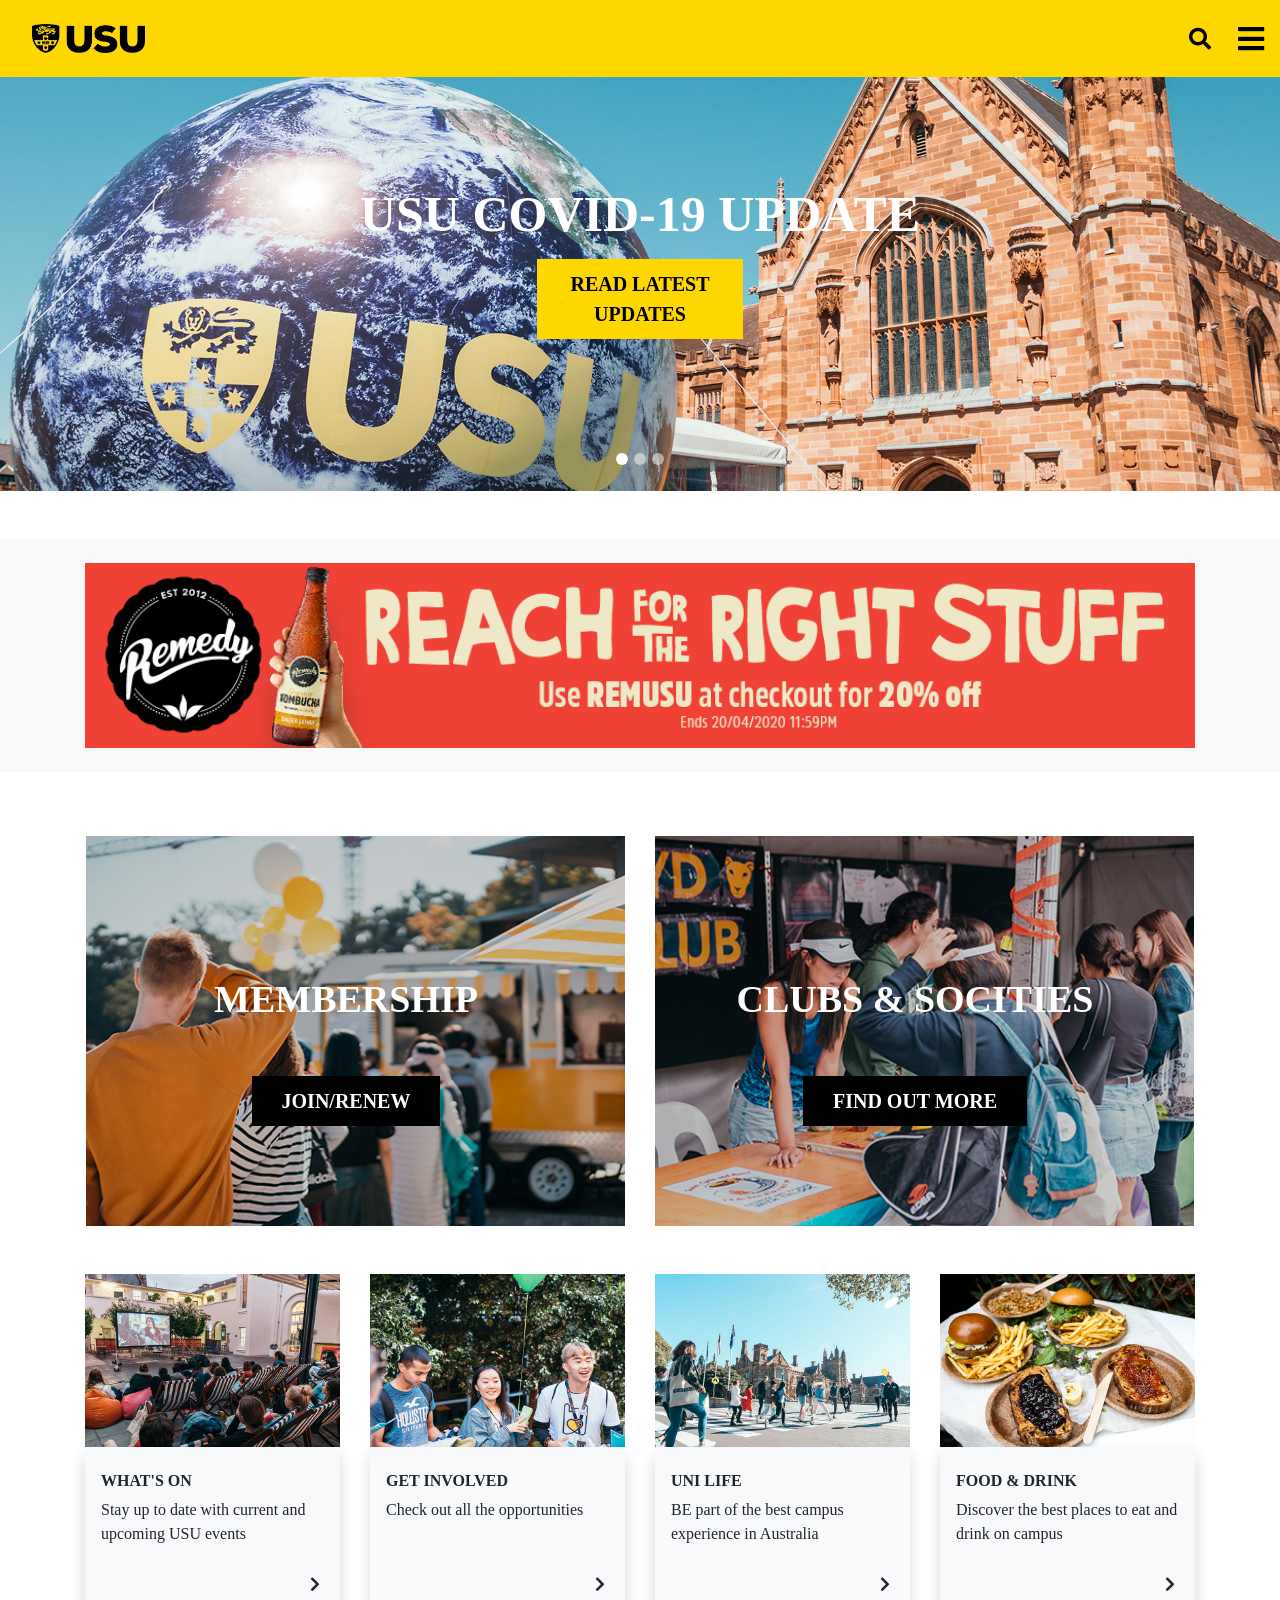
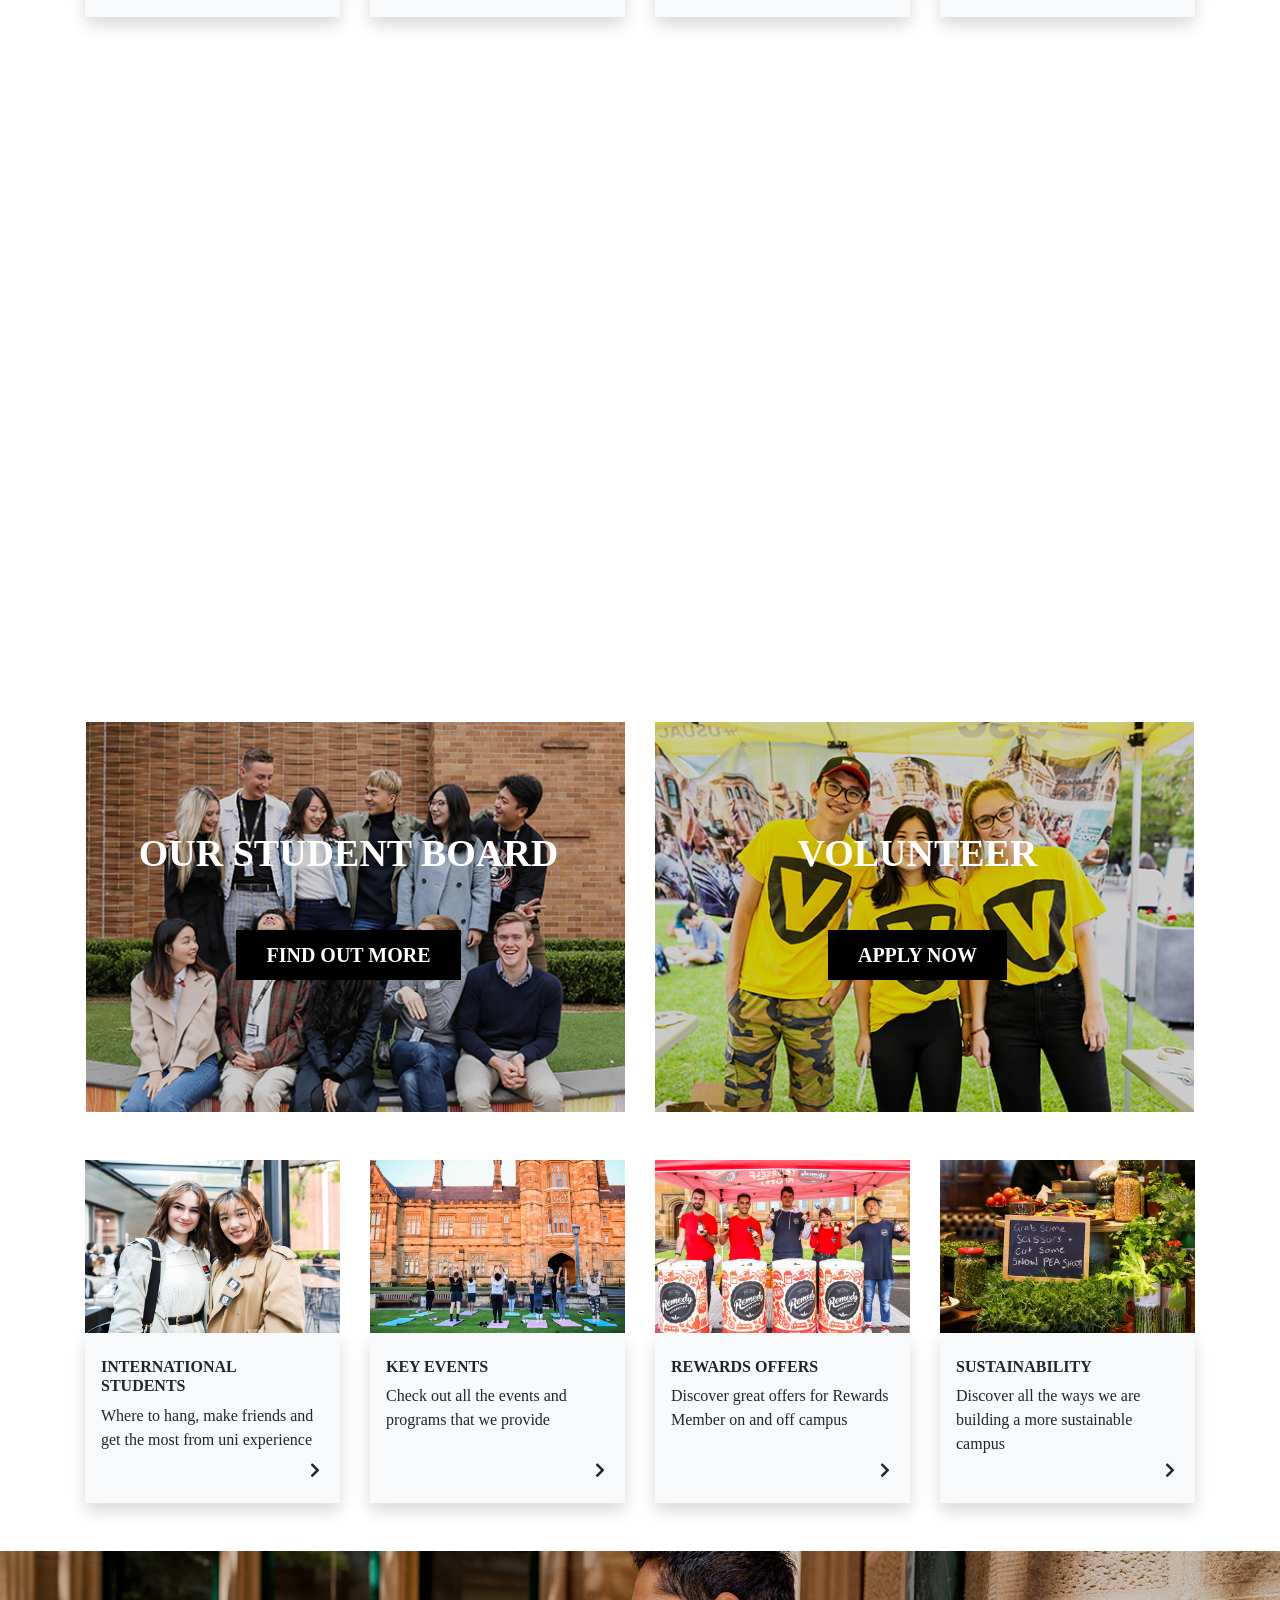
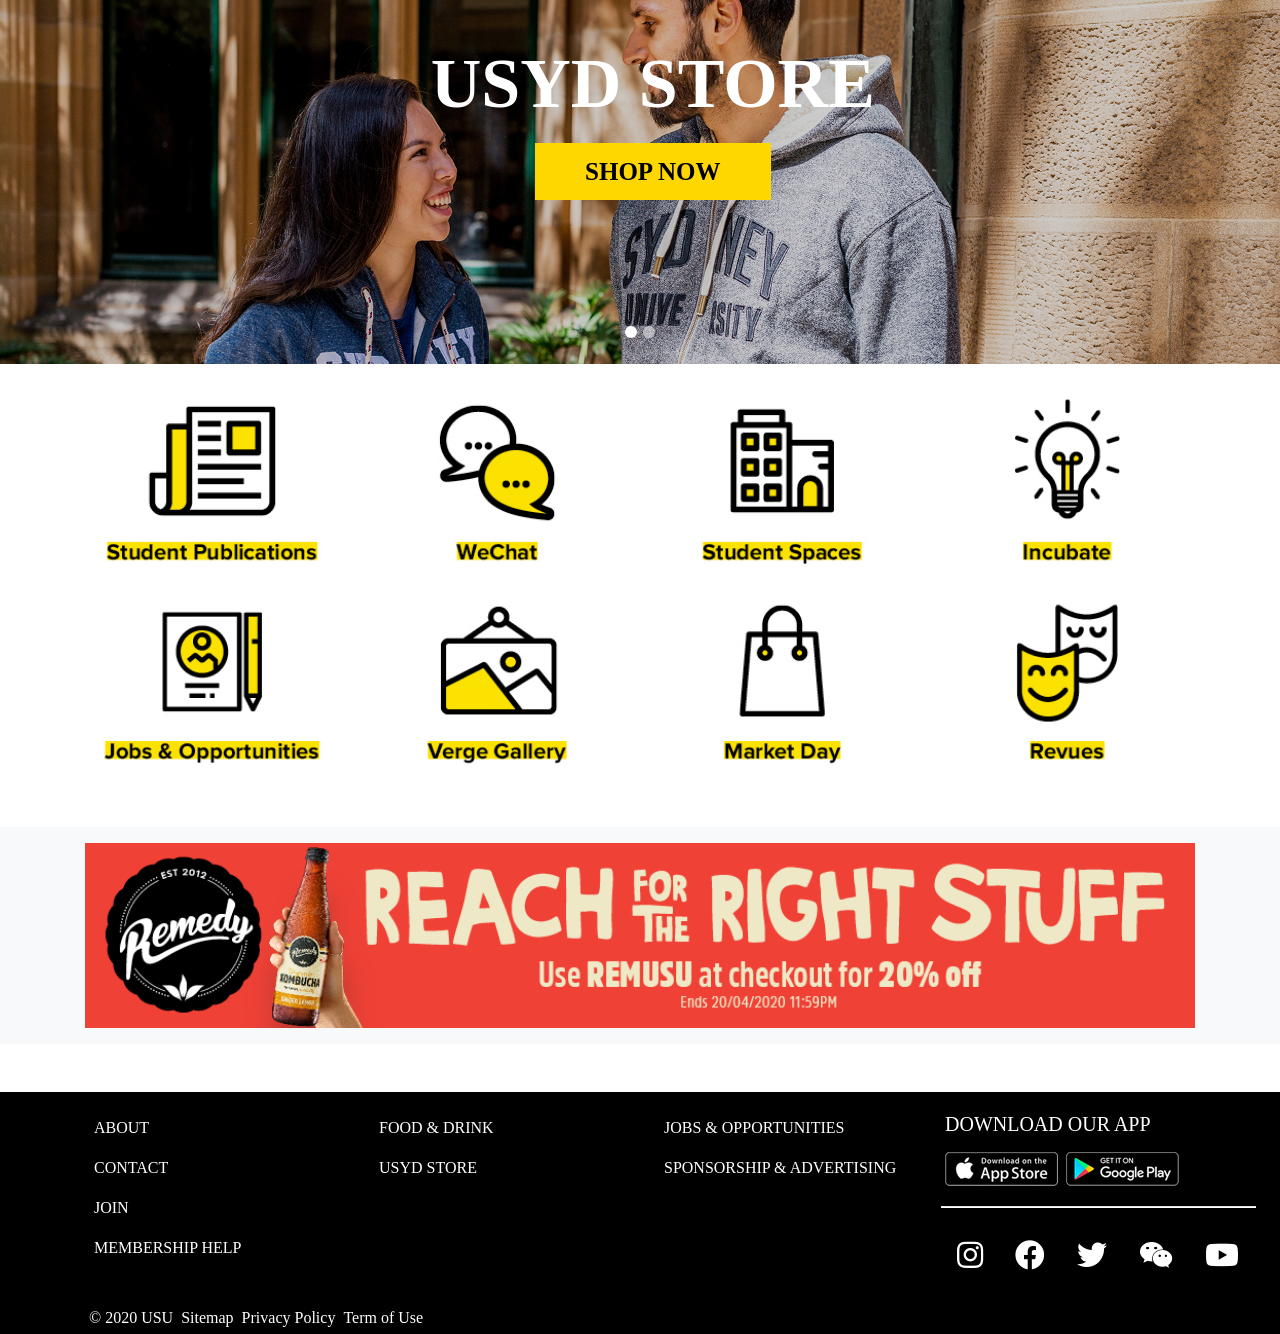
==== home.html @ 4053c69f "Fixed the bug" ====
<!DOCTYPE html>
<html lang="en">
<head>
    <meta charset="UTF-8">
    <meta name="viewport" content="width=device-width, initial-scale=1.0">
    <title>Sydney Union</title>

    <!-- bootstrap 4 cdn  -->
    <link rel="stylesheet" href="https://cdn.jsdelivr.net/npm/bootstrap@4.6.2/dist/css/bootstrap.min.css">
     
    <!-- external css file -->
    <link rel="stylesheet" href="style.css">

    <!-- icons link -->
    <link rel="stylesheet" href="https://use.fontawesome.com/releases/v5.7.0/css/all.css" integrity="sha384-lZN37f5QGtY3VHgisS14W3ExzMWZxybE1SJSEsQp9S+oqd12jhcu+A56Ebc1zFSJ" crossorigin="anonymous">


</head>
<body>


 <!-- navbar mobile starts from here -->
<nav class="navbar navbar-expand-md nav_mobile position-relative">
  <a href=""><img class="img-fluid logo p-3" src="images/usu_logo.png" alt="Logo"></a>
    <span class="icon d-flex ">   
    <i class="fas fa-bars icon" id="open" onclick="openNav()"></i>
    <i class="fas fa-times" id="close" onclick="closeNav()"></i>
  </span>
</nav>
<div class="myNav overlay container" id="myNav">

  <form class="form-inline p-4" >
    <div class="input-group">
      <input type="text" class="form-control" placeholder="Search" aria-label="Username" aria-describedby="basic-addon1">
      <div class="input-group-prepend">
        <span class="input-group-text search" id="basic-addon1">
          <i class="fas fa-search icon"></i>
        </span>
      </div>
    
    </div>
  </form>

  <div class="row position-absolute container p-5">
    
    <div class="col-6 p-2 mb-3">
       
      <h4 class="text-white">About Us</h4>
       
      <div class="option">
       <a href="">Our Student Board</a>
      </div>
      
      <div class="option">
       <a href="">Sustainability</a>
      </div>
      
      <div class="option">
       <a href="">Jobs & Opportunities</a>
      </div>

      <div class="option"> 
       <a href="">Alumni & Friends</a>
      </div> 
       
       
      <div class="option">
       <a href="">Contact Us</a>
      </div>


    </div>
     <!-- col ends here -->


    <div class="col-6  p-2 mb-3">
       
      <h4 class="text-white">Membership</h4>
       
      <div class="option">
       <a href="">Join / Renew</a>
      </div>
      
      <div class="option">
       <a href="">Rewards Offers</a>
      </div>
      
      <div class="option">
       <a href="">Membership</a>
      </div>

      <div class="option"> 
       <a href="">Help</a>
      </div> 
       
       
      <div class="option">
       <a href="">USU App</a>
      </div>


    </div>
     <!-- col ends here -->


    <div class="col-6  p-2 mb-3">
       
      <h4 class="text-white">What's On</h4>
       
      <div class="option">
       <a href="">Event Calendar</a>
      </div>
      
      <div class="option">
       <a href="">Key Events</a>
      </div>
      
      <div class="option">
       <a href="">Manning Bar</a>
      </div>

      <div class="option"> 
       <a href="">Hermann's Bar</a>
      </div> 
       
       
      <div class="option">
       <a href="">USU App</a>
      </div>


    </div>
     <!-- col ends here -->

     <div class="col-6  p-2 mb-3">
       
      <h4 class="text-white">Clubs & Socities</h4>
       
      <div class="option">
       <a href="">Clubs & Societies A-Z</a>
      </div>
      
      <div class="option">
       <a href="">Start a club</a>
      </div>
      
      <div class="option">
       <a href="">Venue & Equipemtn Hire</a>
      </div>

      <div class="option"> 
       <a href="">Clubs Portal</a>
      </div> 
       
       
      <div class="option">
       <a href="">USU App</a>
      </div>


    </div>
     <!-- col ends here -->


     <div class="col-6 p-2 mb-3">
       
      <h4 class="text-white"> Get Involved</h4>
       
      <div class="option">
       <a href="">Student Board Elections Volunteers</a>
      </div>
      
      <div class="option">
       <a href="">INCUBATE</a>
      </div>
      
      <div class="option">
       <a href="">MAD- Make a Difference</a>
      </div>

      <div class="option"> 
       <a href=""> Palladian Cup</a>
      </div> 
       
       
      <div class="option">
       <a href="">USU Creative Awards</a>
      </div>

      <div class="option">
        <a href="">USU Markets</a>
      </div>

      <div class="option">
        <a href="">Hermes</a>
      </div>

      <div class="option">
        <a href="">Languaga Exchange</a>
      </div>

      <div class="option">
        <a href="">Student Publications</a>
      </div>



    </div>
     <!-- col ends here -->

     <div class="col-6 p-2 mb-3">
       
      <h4 class="text-white">Uni Life</h4>
       
      <div class="option">
       <a href="">International Students</a>
      </div>
      
      <div class="option">
       <a href="">Student Employement</a>
      </div>
      
      <div class="option">
       <a href="">WeChat</a>
      </div>


    </div>
     <!-- col ends here -->

    <div class="col-12 p-2 mb-2">
       
      <h4 class="text-white">Shop</h4>
       
      <div class="option">
       <a href="">USYD STORE</a>
      </div>

      <div class="option">
        <a href="">Graduation Hire</a>
       </div>
      
    </div>
     <!-- col ends here -->

     
    <div class="col-12 p-2 mb-2">
       
      <h4 class="text-white">Food & Drink</h4>
      
      <hr class="hr_white">
 
      <div class="social-media d-flex ">
 
        <i class='fab fa-instagram p-3'></i>
        
        <i class='fab fa-facebook p-3'></i>
      
        <i class='fab fa-twitter p-3'></i>
      
        <i class='fab fa-weixin p-3'></i>
      
        <i class='fab fa-youtube p-3'></i>
     
      </div>
       
      
    </div>
     <!-- col ends here -->




  </div>
   <!-- row ends here -->

   

</div>
<!-- navbar ends here -->

<!-- JS for mobile navbar -->
<script>
  function openNav() {
    document.getElementById("myNav").style.height = "100%";
    document.getElementById("open").style.display="none";
    document.getElementById("close").style.display="block";
  }

  function closeNav() {
    document.getElementById("myNav").style.height = "0%";
     document.getElementById("open").style.display="block";
      document.getElementById("close").style.display="none";
  }
</script>


<!-- JS for mobile navbar -->




 <!-- Desktop navbar starts from here -->
 <nav class="navbar navbar-expand-md nav_desktop d-flex justify-content-between align-items-center">
  <a href=""><img class="img-fluid logo p-3" src="images/usu_logo.png" alt="Logo"></a>
 
  <div class="d-flex justify-content-around">
  <form class="form-inline d-flex align-items-center mr-2">
    <div class="input-group" id="change">
      <input type="text" id="search-input" class="form-control search-input" placeholder="">
      <div class="input-group-prepend">
        <span class="input-group-text" id="basic-addon1">
          <i class="fas fa-search search-icon " onclick="toggleSearch()"></i>
        </span>
      </div>
    </div>
  </form>
  <div class="icon d-flex align-items-center">
    <i class="fas fa-bars icon pl-2" id="deskopen" onclick="deskopenNav()"></i>
    <i class="fas fa-times icon pl-2" id="deskclose" onclick="deskcloseNav()"></i>
  </div>

</div>
   
</nav>

 <!-- Ipad mynav starts from here -->
<div class="deskmyNav overlay container" id="deskmyNav">

  <!-- <form class="form-inline p-4">
    <div class="input-group">
      <input type="text" class="form-control" placeholder="Search" aria-label="Username" aria-describedby="basic-addon1">
      <div class="input-group-prepend">
        <span class="input-group-text search" id="basic-addon1">

          <i class="fas fa-search icon"></i>
        </span>
      </div>
    
    </div>
  </form> -->

  <div class="row position-absolute p-4">
    
    <div class="col-md-4 col-lg-3 p-4">
       
      <h4 class="text-white">About Us</h4>
       
      <div class="option">
       <a href="">Our Student Board</a>
      </div>
      
      <div class="option">
       <a href="">Sustainability</a>
      </div>
      
      <div class="option">
       <a href="">Jobs & Opportunities</a>
      </div>

      <div class="option"> 
       <a href="">Alumni & Friends</a>
      </div> 
       
       
      <div class="option">
       <a href="">Contact Us</a>
      </div>


    </div>
     <!-- col ends here -->


    <div class="col-md-4 col-lg-3 p-4">
       
      <h4 class="text-white">Membership</h4>
       
      <div class="option">
       <a href="">Join / Renew</a>
      </div>
      
      <div class="option">
       <a href="">Rewards Offers</a>
      </div>
      
      <div class="option">
       <a href="">Membership</a>
      </div>

      <div class="option"> 
       <a href="">Help</a>
      </div> 
       
       
      <div class="option">
       <a href="">USU App</a>
      </div>


    </div>
     <!-- col ends here -->


    <div class="col-md-4 col-lg-3 p-4">
       
      <h4 class="text-white">What's On</h4>
       
      <div class="option">
       <a href="">Event Calendar</a>
      </div>
      
      <div class="option">
       <a href="">Key Events</a>
      </div>
      
      <div class="option">
       <a href="">Manning Bar</a>
      </div>

      <div class="option"> 
       <a href="">Hermann's Bar</a>
      </div> 
       
       
      <div class="option">
       <a href="">USU App</a>
      </div>


    </div>
     <!-- col ends here -->

     <div class="col-md-4 col-lg-3 p-4">
       
      <h4 class="text-white">Clubs & Socities</h4>
       
      <div class="option">
       <a href="">Clubs & Societies A-Z</a>
      </div>
      
      <div class="option">
       <a href="">Start a club</a>
      </div>
      
      <div class="option">
       <a href="">Venue & Equipemtn Hire</a>
      </div>

      <div class="option"> 
       <a href="">Clubs Portal</a>
      </div> 
       
       
      <div class="option">
       <a href="">USU App</a>
      </div>


    </div>
     <!-- col ends here -->


     <div class="col-md-4 col-lg-3 p-4">
       
      <h4 class="text-white"> Get Involved</h4>
       
      <div class="option">
       <a href="">Student Board Elections Volunteers</a>
      </div>
      
      <div class="option">
       <a href="">INCUBATE</a>
      </div>
      
      <div class="option">
       <a href="">MAD- Make a Difference</a>
      </div>

      <div class="option"> 
       <a href=""> Palladian Cup</a>
      </div> 
       
       
      <div class="option">
       <a href="">USU Creative Awards</a>
      </div>

      <div class="option">
        <a href="">USU Markets</a>
      </div>

      <div class="option">
        <a href="">Hermes</a>
      </div>

      <div class="option">
        <a href="">Languaga Exchange</a>
      </div>

      <div class="option">
        <a href="">Student Publications</a>
      </div>



    </div>
     <!-- col ends here -->
      
     <div class="col-md-4 col-lg-7 p-4 desktop">
    <div class="row desktop">
     <div class="col-md-12 col-lg-4 p-4">
       
      <h4 class="text-white">Uni Life</h4>
       
      <div class="option">
       <a href="">International Students</a>
      </div>
      
      <div class="option">
       <a href="">Student Employement</a>
      </div>
      
      <div class="option">
       <a href="">WeChat</a>
      </div>


    </div>
     <!-- col ends here -->

    <div class="col-md-12 col-lg-4 p-4">
       
      <h4 class="text-white">Shop</h4>
       
      <div class="option">
       <a href="">USYD STORE</a>
      </div>

      <div class="option">
        <a href="">Graduation Hire</a>
       </div>
      
    </div>
     <!-- col ends here -->

     
    <div class="col-md-12 col-lg-4 p-4">
       
      <h4 class="text-white">Food & Drink</h4>
      
      <hr class="hr_white">
 
      <div class="social-media d-flex ">
 
        <i class='fab fa-instagram p-2'></i>
        
        <i class='fab fa-facebook p-2'></i>
      
        <i class='fab fa-twitter p-2'></i>
      
        <i class='fab fa-weixin p-2'></i>
      
        <i class='fab fa-youtube p-2'></i>
     
      </div>
       
      
    </div>
     <!-- col ends here -->
    </div> 

  </div>



  </div>
   <!-- row ends here -->

   

</div>
<!-- Ipad mynav ends here -->
<!-- navbar ends here -->

<!-- JS for desktop navbar -->
<script>
  function deskopenNav() {
    document.getElementById("deskmyNav").style.height = "100%";
    document.getElementById("deskopen").style.display="none";
    document.getElementById("deskclose").style.display="block";
    document.getElementById("change").style.border="none";

  
  }

  function deskcloseNav() {
    document.getElementById("deskmyNav").style.height = "0%";
     document.getElementById("deskopen").style.display="block";
      document.getElementById("deskclose").style.display="none";
      document.getElementById("change").style.border="none";
    
  }

  function toggleSearch(){
    document.getElementById("change").style.border="2px solid white";
  
  }

</script>


<!-- JS for desktop navbar -->


  <!-- carosuel stars from here -->

<div id="desktop_carousel" class="carousel slide position-relative" data-ride="carousel">


    <ul class="carousel-indicators" id="carosusel-indi">
      <li data-target="#demo" data-slide-to="0" class="active"></li>
      <li data-target="#demo" data-slide-to="1"></li>
      <li data-target="#demo" data-slide-to="2"></li>
    </ul>

   
    <div class="carousel-inner ">
      <div class="carousel-item active">
        <img class="img-fluid mobile_appic" src="images/apppic.jpg" alt="Grad">
        <img class="img-fluid desktop_home" src="images/Websitehomepageheader.jpg" alt="Grad">
        <div class="inside position-absolute">
            
          <div class="header text-white mb-auto">
              USU COVID-19 UPDATE
          </div>

          <div class="btn">
            <button class="buttn text-black font-weight-bold">READ LATEST UPDATES</button>
          </div>

        </div>
      
      </div>

      <div class="carousel-item">
        <img class="img-fluid mobile_members" src="images/MembershipSlide2Slider1Mobile.jpg" alt="Grad">
        <img class="img-fluid desktop_members" src="images/MembershipSlide2Slider1Desktop.jpg" alt="Grad">
        <div class="inside position-absolute">
            
          <div class="header text-white mb-auto">
              MEMBERSHIP
          </div>

          <div class="btn">
            <button class="buttn text-black font-weight-bold">JOIN NOW</button>
          </div>
        </div>
      
      </div>

      <div class="carousel-item ">
        <img class="img-fluid desktop_web" src="images/webcarousel-1920x630.jpg" alt="web_Car">
        <img class="img-fluid mobile_web" src="images/webcarousel-mob-750x750.jpg" alt="web_Car">
        <div class="inside position-absolute">
            
          <div class="header text-white mb-auto">
                BOARD NOMINATIONS OPEN
          </div>

          <div class="btn">
            <button class="buttn text-black font-weight-bold">NOMINATE NOW</button>
          </div>

        </div>
      </div>


  

    </div>



</div>
<!-- carosuel ends here -->



  <div class="mob_img py-5 bg-light my-5">
    <img class="img-fluid mob_img" src="images/Web-Mob-750x280.png" alt="web_mobile">
  </div>
   
  
  <div class="desk_img py-4 bg-light my-5">
    <div class="container">
      <img class="img-fluid desk_img" src="images/Web-Desktop1080x180.png" alt="web_desktop">
    </div>
  </div>



  
  <!-- member-box mobile starts from here -->
 <div class="member_box mb-3 mobile_member">
  
  <div class="row">
   
    <div class="col-12 col-md-6 col-lg-6 mb-3 position-relative">
      <img class="img-fluid vol_img" src="images/MembershipBox1.jpg" alt="student_board">
      
        <div class="head-btn container position-absolute ">

          <div class="header mb-5 text-white font-weight-bold">
            MEMBERSHIP
          </div>

          <div class="bttn">

            <button class="buttn text-white text-white font-weight-bold">JOIN/RENEW</button>

          </div>                  


        </div>
      
      
    </div>

    <div class="col-12 col-md-6 col-lg-3 mb-3 position-relative">

     <img class="img-fluid " src="images/ClubsAndSocietiesBox2.jpg" alt="volunteerdemo">
     
     <div class="head-btn container position-absolute ">

      <div class="header mb-5 text-white font-weight-bold">
       CLUB & SOCITIES
      </div>

      <div class="bttn">

        <button class="buttn text-white text-white font-weight-bold">FIND OUT MORE</button>

      </div>                  


    </div>

    </div>


  </div>
  <!-- row ends here -->


 </div>
 <!-- member-box mobile ends here -->



   <!-- member-box desktop starts from here -->
   <div class="member_box mb-3 p-3 container desktop_member">
  
    <div class="row">
     
      <div class="col-12 col-md-6 col-lg-6 mb-3">
        <img class="img-fluid vol_img" src="images/MembershipBox1.jpg" alt="student_board">
           
        <div class="head-btn position-absolute ">

          <div class="header mb-5 text-white font-weight-bold">
            MEMBERSHIP
          </div>

          <div class="bttn">

            <button class="buttn text-white text-white font-weight-bold">JOIN/RENEW</button>

          </div>                  


        </div>



      </div>
  
      <div class="col-12 col-md-6 col-lg-3 mb-3">
  
       <img class="img-fluid vol_img" src="images/ClubsAndSocietiesBox2.jpg" alt="volunteerdemo">
        
       <div class="head-btn position-absolute ">

        <div class="header mb-5 text-white font-weight-bold">
          CLUBS & SOCITIES
        </div>
  
        <div class="bttn">
  
          <button class="buttn text-white text-white font-weight-bold">FIND OUT MORE</button>
  
        </div>                  
  
  
      </div>
       
      
      </div>
  
    </div>
    <!-- row ends here -->
  
  
   </div>
   <!-- member-box desktop ends here -->


  <div class="unilive-card container">
   
    <div class="row ">  

      <div class="col-12 col-md-6 col-lg-3">
        <img class="card_image mobile_uni " src="images/WhatsOnCard1Mobile.jpg" alt="whatson_mobile">
        <img class="card_image desktop_uni " src="images/WhatsOnCard1Desktop.jpg" alt="whatson_desktop">
        
     
        <div class="position-relative shadow  p-3 mb-5 bg-light card_title">
        
            <div>
              <h6 class="pt-2 font-weight-bold">WHAT'S ON</h6>
              <p>
                Stay up to date with current
                and upcoming USU events 
              </p>
              <i class="icon fa fa-chevron-right position-absolute "></i>  
            </div> 
        </div>
      
      
      </div>
  
  
      <div class="col-12 col-md-6 col-lg-3">
        <img class="card_image mobile_uni " src="images/GetInvolvedCard2Mobile.jpg" alt="getinvolve_mobile">
        <img class="card_image desktop_uni " src="images/GetInvolvedCard2Desktop.jpg" alt="getinvolve_desktop">
        
      <div class="position-relative shadow p-3 mb-5 bg-light card_title">
        <h6 class="pt-2 font-weight-bold">GET INVOLVED</h6>
          <div>
            <p>   
              Check out all the opportunities
            </p>
            <i class="icon fa fa-chevron-right position-absolute "></i>  
          </div> 
        </div>  
      </div>
  
  
  
      <div class="col-12 col-md-6 col-lg-3">
        <img class="card_image mobile_uni " src="images/UniLifeCard3Mobile.jpg" alt="unilife_mobile">
        <img class="card_image desktop_uni " src="images/UniLifeCard3Desktop.jpg" alt="unilife_desktop">
        
      <div class="position-relative shadow p-3 mb-5 bg-light card_title">
        <h6 class="pt-2 font-weight-bold">UNI LIFE</h6>
          <div>
            <p>   
              BE part of the best campus 
              experience in Australia
            </p>
            <i class="icon fa fa-chevron-right position-absolute "></i>  
          </div> 
        </div>  
      </div>
  
  
      <div class="col-12 col-md-6 col-lg-3">
        <img class="card_image mobile_uni" src="images/FoodandDrinkCard4Mobile.jpg" alt="food_mobile">
        <img class="card_image desktop_uni " src="images/FoodandDrinkCard4Desktop-(2).jpg" alt="food_desktop">
        
      <div class="position-relative shadow p-3 mb-5 bg-light card_title">
        <h6 class="pt-2 font-weight-bold">FOOD & DRINK</h6>
        <div>
          <p>   
            Discover the best places to eat
            and drink on campus
          </p>
          <i class="icon fa fa-chevron-right position-absolute "></i>  
        </div> 
         
        </div>  
      </div>
  
    </div>
     <!-- row ends here -->


  </div>
  <!-- unilive-card ends here -->






  <!-- video stars from here -->

  <div class="mob_video mb-3">
    <div class="embed-responsive embed-responsive-16by9">
      <iframe class="embed-responsive-item" src="https://www.youtube.com/embed/RhP849q5Dyg"></iframe>
    </div>
  </div>
  
  <div class="desk_video container mb-3">
    <div class="embed-responsive embed-responsive-16by9">
      <iframe class="embed-responsive-item" src="https://www.youtube.com/embed/RhP849q5Dyg"></iframe>
    </div>
  </div>

  <!-- video ends here  -->









  <!-- volunteer-board starts from here -->
 <div class="volunteer-board mb-3 mobile_volun">
  
  <div class="row">
   
    <div class="col-12 col-md-6 col-lg-6 mb-3 position-relative">
      <img class="img-fluid vol_img p-2" src="images/OurStudentBoardDemoBox3.jpg" alt="student_board">
      
        <div class="head-btn container position-absolute ">

          <div class="header mb-5 text-white font-weight-bold">
            OUR STUDENT BOARD
          </div>

          <div class="bttn">

            <button class="buttn text-white text-white font-weight-bold">FIND OUT MORE</button>

          </div>                  


        </div>
      
      
    </div>

    <div class="col-12 col-md-6 col-lg-3 mb-3 position-relative">

     <img class="img-fluid " src="images/VolunteerDemoBox4.jpg" alt="volunteerdemo">
     
     <div class="head-btn container position-absolute ">

      <div class="header mb-5 text-white font-weight-bold">
       VOLUNTEER
      </div>

      <div class="bttn">

        <button class="buttn text-white text-white font-weight-bold">APPLY NOW</button>

      </div>                  


    </div>

    </div>


  </div>
  <!-- row ends here -->


 </div>
 <!-- volunteer ends here -->



   <!-- volunteer-board starts from here -->
   <div class="volunteer-board mb-3 p-3 container desktop_volun">
  
    <div class="row">
     
      <div class="col-12 col-md-6 col-lg-6 mb-3">
        <img class="img-fluid vol_img" src="images/OurStudentBoardDemoBox3.jpg" alt="student_board">
           
        <div class="head-btn  position-absolute ">

          <div class="header mb-5 text-white font-weight-bold">
            OUR STUDENT BOARD
          </div>

          <div class="bttn">

            <button class="buttn text-white text-white font-weight-bold">FIND OUT MORE</button>

          </div>                  


        </div>



      </div>
  
      <div class="col-12 col-md-6 col-lg-3  mb-3">
  
       <img class="img-fluid vol_img" src="images/VolunteerDemoBox4.jpg" alt="volunteerdemo">
        
       <div class="head-btn position-absolute ">

        <div class="header mb-5 text-white font-weight-bold">
         VOLUNTEER
        </div>
  
        <div class="bttn">
  
          <button class="buttn text-white text-white font-weight-bold">APPLY NOW</button>
  
        </div>                  
  
  
      </div>
       
      
      </div>
  
    </div>
    <!-- row ends here -->
  
  
   </div>
   <!-- volunteer ends here -->








<div class="student-card container">
  <div class="row">  

    <div class="col-12 col-md-6 col-lg-3">
      <img class="card_image mobile_int " src="images/InternationalStudentsCard5Mobile.jpg" alt="international_mobile">
      <img class="card_image desktop_int " src="images/InternationalStudentsCard5Desktop-(1).jpg" alt="international_desktop">
      
    <div class="position-relative shadow p-3 mb-5 bg-light card_title">
     
          <h6 class="pt-2 font-weight-bold">INTERNATIONAL STUDENTS</h6>
          <p >   
            Where to hang, make friends and get
            the most from uni experience
          </p>
          <i class="icon fa fa-chevron-right position-absolute "></i>  
       
      </div>  
    </div>
 


    <div class="col-12 col-md-6 col-lg-3">
      <img class="card_image mobile_int " src="images/KeyEventsCard6Mobile.jpg" alt="keyevent_mobile">
      <img class="card_image desktop_int " src="images/KeyEventsCard6Desktop.jpg" alt="keyevent_desktop">
      
    <div class="position-relative shadow p-3 mb-5 bg-light card_title ">
      <h6 class="pt-2 font-weight-bold">KEY EVENTS</h6>
        <div>
          <p class="">   
            Check out all the events and 
            programs that we provide
          </p>
          <i class="icon fa fa-chevron-right position-absolute "></i>  
        </div> 
      </div>  
    </div>



    <div class="col-12 col-md-6 col-lg-3">
      <img class="card_image mobile_int " src="images/RewardsCard7Mobile.jpg" alt="rewards_mobile">
      <img class="card_image desktop_int " src="images/RewardsCard7Desktop.jpg" alt="rewards_desktop">
      
    <div class="position-relative shadow p-3 mb-5 bg-light card_title ">
      <h6 class="pt-2 font-weight-bold">REWARDS OFFERS</h6>
        <div>
          <p>   
            Discover great offers for Rewards
            Member on and off campus
          </p>
          <i class="icon fa fa-chevron-right position-absolute "></i>  
        </div> 
      </div>  
    </div>


    <div class="col-12 col-md-6 col-lg-3">
      <img class="card_image mobile_int " src="images/SustainabilityCard8Mobile.jpg" alt="sustainable_mobile">
      <img class="card_image desktop_int " src="images/SustainabilityCard8Desktop.jpg" alt="sustainable_desktop">
      
    <div class="position-relative shadow p-3 mb-5 bg-light card_title ">
      <h6 class="pt-2 font-weight-bold">SUSTAINABILITY</h6>
      <div>
        <p>   
          Discover all the ways we are
          building a more sustainable campus
        </p>
        <i class="icon fa fa-chevron-right position-absolute "></i>  
      </div> 
       
      </div>  
    </div>

  </div>
   <!-- row ends here -->



</div>
<!-- student card system ends here -->

<!-- carosuel stars from here -->

<div id="mobile_carousel" class="carousel slide position-relative mb-3" data-ride="carousel">

  <ul class="carousel-indicators">
    <li data-target="#demo" data-slide-to="0" class="active"></li>
    <li data-target="#demo" data-slide-to="1"></li>
  </ul>

 
  <div class="carousel-inner ">
    <div class="carousel-item active">
      <img class="img-fluid mobile_usyd" src="images/USYDStoreSlide1Slider2Mobile.jpg" alt="USYD">
      <img class="img-fluid desktop_usyd" src="images/USYDStoreSlide1Slider2Desktop.jpg" alt="USYD">
       <div class="inside position-absolute">
           
         <div class="header text-white ">
              USYD STORE
         </div>

         <div class="btn">

          <button class="buttn text-black font-weight-bold">SHOP NOW</button>

        </div>        

       </div>
    </div>
    <div class="carousel-item">
      <img class="img-fluid mobile_grad" src="images/GradHireSlide2Slider2Mobile.jpg" alt="Grad">
      <img class="img-fluid desktop_grad" src="images/GradHireSlide2Slider2Desktop.jpg" alt="Grad">
      <div class="inside position-absolute">
           
        <div class="header text-white ">
            GRADUATION HIRE
        </div>

        <div class="btn">

          <button class="buttn text-black font-weight-bold">HIRE NOW</button>

        </div>        
      </div>
    
    </div>

  </div>



</div>

<!-- carosuel ends here -->




 <!-- USU card starts from here -->
  <div class="usu-card-web-icons mb-3">
  <div class="container">
      <div class="row">
        <div class="col-6 col-lg-3 col-md-6">
            <img class="mobile card-img-top" src="images/USU-WEB-ICONS_167-5x131-59_1.jpg" alt="Student Publication Mobile">
            <img class="desktop card-img-top" src="images/USU-WEB-ICONS_247-5x194-45_1.jpg" alt="Student Publication desktop">
        </div>

        <div class="col-6 col-lg-3 col-md-6">
          <img class="mobile card-img-top" src="images/USU-WEB-ICONS_167-5x131-59_2.jpg" alt="we chat mobile">

          <img class="desktop card-img-top" src="images/USU-WEB-ICONS_247-5x194-45_2-(1).jpg" alt="we chat desktop">

        </div>
    

          <div class="col-6 col-lg-3 col-md-6">
            <img class="mobile card-img-top" src="images/USU-WEB-ICONS_167-5x131-59_3-(1).jpg" alt="Student spaces mobile">
            
            <img class="desktop card-img-top" src="images/USU-WEB-ICONS_247-5x194-45_3.jpg" alt="Student spaces desktop">

          </div>
    
          <div class="col-6 col-lg-3 col-md-6">
          
            <img class="mobile card-img-top" src="images/USU-WEB-ICONS_167-5x131-59_4-(1).jpg" alt="incubated mobile">
          
            <img class="desktop card-img-top" src="images/USU-WEB-ICONS_247-5x194-45_4.jpg" alt="incubated desktop">
          
          </div>

          <div class="col-6 col-lg-3 col-md-6">
            <img class="mobile card-img-top" src="images/USU-WEB-ICONS_167-5x131-59_5.jpg" alt="Job & oppurtunity mobile">
            <img class="desktop card-img-top" src="images/USU-WEB-ICONS_247-5x194-45_5.jpg" alt="Job & oppurtunity desktop">
          </div>
    
          <div class="col-6 col-lg-3 col-md-6">
            <img class="mobile card-img-top" src="images/USU-WEB-ICONS_167-5x131-59_6.jpg" alt="Verge Gallery mobile">
            <img class="desktop card-img-top" src="images/USU-WEB-ICONS_247-5x194-45_6.jpg" alt="Verge Gallery desktop">
          </div>


          <div class="col-6 col-lg-3 col-md-6">
            <img class="mobile card-img-top" src="images/USU-WEB-ICONS_167-5x131-59_7.jpg" alt="Student Publication mobile">
            <img class="desktop card-img-top" src="images/USU-WEB-ICONS_247-5x194-45_7.jpg" alt="Student Publication desktop">
          </div>
    
          <div class="col-6 col-lg-3 col-md-6">
            <img class="mobile card-img-top" src="images/USU-WEB-ICONS_167-5x131-59_8.jpg" alt="web mobile">
            <img class="desktop card-img-top" src="images/USU-WEB-ICONS_247-5x194-45_8.jpg" alt="web desktop">
          </div>


      </div>


  </div>

  <!-- card ends here -->

  </div>
  <!-- USU cards ends here -->



  <!-- advertise starts from here -->
  <div class="mob_img bg-light my-5">
    <img class="img-fluid mob_img" src="images/Web-Mob-750x280.png" alt="web_mobile">
  </div>
   <!-- advertise ends here -->
  
  <div class="desk_img p-3  bg-light my-5">
      <div class="container">
        <img class="img-fluid desk_img" src="images/Web-Desktop1080x180.png" alt="web_desktop">
      </div>
  </div>


<!-- footer_mobile stars from here -->
<div class="footer_mobile p-2">

 <div class="shortcuts">

  <div class="option p-2">
    <a href="">ABOUT</a>
  </div>  

  <div class="option p-2">
    <a href=""> CONTACT</a>
  </div> 
  
  <div class="option p-2">
    <a href=""> JOIN</a>
  </div>

  <div class="option p-2">
    <a href="">MEMBERSHIP HELP</a>
  </div>

  <div class="option p-2">
    <a href=""> FOOD & DRINK</a>
  </div>

  <div class="option p-2">
    <a href="">USYD STORE</a>
  </div>
  
  <div class="option p-2">
    <a href="">JOBS & OPPORTUNITIES</a>
  </div>
  
  <div class="option p-2">
    <a href=""> SPONSORSHIP & ADVERTISING</a>
  </div>

 </div>
 <!-- shortcut ends here -->

 <hr class="hr_white">

<div class="app_details">

  <h5 class="p-1">DOWNLOAD OUR APP</h5>

  <div class="d-flex ">
   
    <img class="img-fluid p-1" src="images/app_store.png" alt="">

    <img class="img-fluid p-1" src="images/play_store.png" alt="">

  </div>
   



</div>
<!-- app-details ends here -->
 

<hr class="hr_white">


<div class="social-media d-flex ">

  <i class='fab fa-instagram p-2'></i>
  
  <i class='fab fa-facebook p-2'></i>

  <i class='fab fa-twitter p-2'></i>

  <i class='fab fa-weixin p-2'></i>

  <i class='fab fa-youtube p-2'></i>
</div>
<!-- social_media link ends here -->




<div class="other_shortcuts d-flex">

  <div class="option p-1">
    &copy; 2020 USU
  </div>

  <div class="option p-1">
    Sitemap
  </div>

  <div class="option p-1">
   Privacy Policy
  </div>

  <div class="option p-1">
    Term of Use
  </div>





</div>


</div>
<!-- footer_mobile ends here -->



<!-- footer_desktop stars from here -->
<div class="footer_desktop">

  <div class="container">
 <div class="row">
 
  <div class="col-12 p-2 col-md-4 p-3 col-lg-3">
   <div class="option p-2">
     <a href="">ABOUT</a>
   </div>  
 
   <div class="option p-2">
     <a href=""> CONTACT</a>
   </div> 
   
   <div class="option p-2">
     <a href=""> JOIN</a>
   </div>
 
   <div class="option p-2">
     <a href="">MEMBERSHIP HELP</a>
   </div>

  </div>
  <!-- col ends here -->

  <div class="col-12 col-md-4 p-3 col-lg-3">
 
   <div class="option p-2">
     <a href=""> FOOD & DRINK</a>
   </div>
 
   <div class="option p-2">
     <a href="">USYD STORE</a>
   </div>
   
  </div>
  <!-- col ends here -->

  <div class="col- 12 col-md-4 p-3 col-lg-3">
   <div class="option p-2">
     <a href="">JOBS & OPPORTUNITIES</a>
   </div>
   
   <div class="option p-2">
     <a href=""> SPONSORSHIP & ADVERTISING</a>
   </div>

  </div>
  <!-- col ends here  -->
  

 
   <div class="col-md-12 p-3  col-lg-3">
 
   <h5 class="p-1">DOWNLOAD OUR APP</h5>
 
   <div class="d-flex ">
    
     <img class="img-fluid p-1" src="images/app_store.png" alt="">
 
     <img class="img-fluid p-1" src="images/play_store.png" alt="">
 
   </div>
    
 
 
  
 
 <hr class="hr_white">
 
 
 <div class="social-media d-flex ">
 
   <i class='fab fa-instagram p-3'></i>
   
   <i class='fab fa-facebook p-3'></i>
 
   <i class='fab fa-twitter p-3'></i>
 
   <i class='fab fa-weixin p-3'></i>
 
   <i class='fab fa-youtube p-3'></i>

 </div>
 <!-- social_media link ends here -->

</div>
<!-- col ends here -->
 
</div> 
<!-- row ends here -->
 
 
 <div class="other_shortcuts d-flex">
 
   <div class="option p-1">
     &copy; 2020 USU
   </div>
 
   <div class="option p-1">
     Sitemap
   </div>
 
   <div class="option p-1">
    Privacy Policy
   </div>
 
   <div class="option p-1">
     Term of Use
   </div>
 
 
  </div>
  <!-- container ends here -->
 
 
 </div>
 
 
 </div>
 <!-- footer_desktop ends here -->
 




<!-- bootstrap 4 jQuery library, Popper JS, Compiled JavaScript -->
<script src="https://cdn.jsdelivr.net/npm/jquery@3.7.1/dist/jquery.slim.min.js"></script>
<script src="https://cdn.jsdelivr.net/npm/popper.js@1.16.1/dist/umd/popper.min.js"></script>
<script src="https://cdn.jsdelivr.net/npm/bootstrap@4.6.2/dist/js/bootstrap.bundle.min.js"></script>

</body>
</html>
---- style.css ----
*{
    box-sizing: border-box;
    font-family: 'LucidaGrande';
    src: url('fonts/LucidaGrandeBold.ttf');
}
             
body {
    margin: 0;
}




/* mobile view starts from here */

@media (max-width:767px) {

/* navbar code starts from here */
    

    .nav_mobile {
    
        background-color: #FFD700;
    }


    .nav_desktop{

        display: none !important;
    }

    
    .nav_mobile #close{
        display: none;
    }


    .overlay {
        height: 0%;
        width: 100%;
        position: absolute;
        top: 76px;
        left: 0;
        background-color: black;
        overflow-y:scroll;
        transition: 0.5s;
        z-index: 16;
    }



    .nav_mobile .logo{

        width: 175px;

    }


    .nav_mobile .icon{

        color:black; 
        font-size: 40px;
    }


    .myNav .search {
        
        background-color: #FFD700;
        color: black;   
    }

    
    .myNav .option a{
        text-decoration: none;
        font-size: 16px;
        color: #d3d3d3;
    }

    .myNav .col-12 .hr_white{
        background-color: white;
        width: 315px;
        height: 1px;
        margin-left: 0px;
    }

    .myNav .col-12 .social-media{
        color: white;
    }

    .myNav .col-12 .social-media i{

        font-size: 30px;
    }

    
    /* navbar code ends here */




    .card_image{

        width: 100%;
    }
        
    .card_title{
        
        min-height: 100px;
    }



    /* usu-card starts from here    */
    .usu-card-web-icons .container .row .col-6 .desktop{

        display: none;

    }

    /* usu-card ends here */


    /* student cards start from here */
    .student-card .icon{

        bottom: 25px;
        right: 20px;
        
    } 

    .student-card .desktop_int{

        display: none;
    }

    /* student card ends here */



    /* unilive-card starts from here */
    .unilive-card .icon{

        bottom: 25px;
        right: 20px;
        
    } 

    .unilive-card .desktop_uni{

        display: none;
    }

    /* unilive-card ends here */


    /* add stars from here */

    .desk_img{

        display: none;
    }




    /* add ends here */



    /* video code starts from here */

    .desk_video{

        display: none;
    }


    /* video card ends here */


    .desktop_volun{

        display: none;
    }



    .volunteer-board .head-btn{

        text-align: center;
        width: 70%;
        bottom: 26%;
        left: 16%;
    } 


    .volunteer-board .vol_img{

        min-width: 100%;
    }



    .volunteer-board .head-btn .header{

        font-size: 28px; 
        text-align: center;
        
    } 


    .volunteer-board .bttn .buttn{

        background-color: black;
        padding: 10px 30px;
        border: none;

    } 


    .desktop_member {

        display: none;

    }



    .mobile_member .head-btn{

        text-align: center;
        bottom: 15%;
        left: 15%;
        width: 70%;
    } 


    .mobile_member .vol_img{

        min-width: 100%;
    }



    .mobile_member .head-btn .header{

        font-size: 34px;
        text-align: center;  
    } 

    .mobile_member .bttn .buttn{

        background-color: black;
        padding: 10px 30px;
        border: none;

    }

    .footer_desktop{

        display: none;
    }

    .footer_mobile{

    background-color: black;

    }

    .footer_mobile .shortcuts a{

        color: white;
        text-decoration: none;

    }

    .footer_mobile .hr_white{

        background-color: white;
        width: 315px;
        height: 1px;
        margin-left: 0px;

    }

    .footer_mobile .app_details h5{

        color: white;
    }

    .footer_mobile .social-media{

        color: white;
    }

    .footer_mobile .social-media i{

        font-size: 30px;
    }

    .footer_mobile .other_shortcuts{

        color: white;
    }

    .footer_mobile .other_shortcuts .option{

        font-size: 14px;
    }

    #mobile_carousel .inside{

        text-align: center;
        width: 90%;
        bottom: 35%;
        left: 5%;

    }

    #mobile_carousel .inside .header{

        font-size: 29px;
        font-weight: bold;
        
    }
    #mobile_carousel .inside .btn .buttn{
        
        background-color: #FFD700;
        padding: 10px 20px;
        border: none;
        font-size: 18px;
            
    }

    #mobile_carousel .desktop_usyd{

        display: none;
    }

    #mobile_carousel .desktop_grad{

        display: none;
    }


    .carousel-indicators li {
        width: 12px;
        height: 12px;
        border-radius: 50%;
        background-color: #ffffff;

    }


    #desktop_carousel .inside{

        text-align: center;
        width: 90%;
        left: 7%;
        bottom: 25%;
        
        
    }
        
    #desktop_carousel .inside .header{
        
        font-size: 40px;
        font-weight: bold;
            
    }

    #desktop_carousel .inside .btn .buttn{
        
        background-color: #FFD700;
        padding: 10px 12px;
        border: none;
        font-size: 20px;
        width: 206px;
            
    }
        
    #desktop_carousel .desktop_web{
        
        display: none;
    }
        
    #desktop_carousel .desktop_members{
        
        display: none;
    }

    #desktop_carousel .desktop_home{
        
        display: none;
    }
        
        
    .carousel-indicators li {

        width: 12px;
        height: 12px;
        border-radius: 50%;
        background-color: #ffffff;
        
            
    }

}
/* mobile view ends here */




















/* ipad view  starts from here */
@media (min-width: 768px) and (max-width: 1023px){


    /* navbar code starts from here */

    .nav_mobile{

        display: none;
    }
    .nav_desktop {
    
        background-color: #FFD700;
        
    }

    .nav_desktop .icon{
    
        background-color: #FFD700;
        color: black;

    }
    
    .nav_desktop #deskclose{
        display: none;
    }


    .nav_desktop #basic-addon1{

        background: #FFD700;
        color: black;
        font-size: 22px;
        border: 2px white;

    }
    .nav_desktop .search-input{
        background-color: #FFD700;
        border: none;
    }


    .overlay {
        height: 0%;
        min-width: 100%;
        position: absolute;
        top: 76px;
        left: 0;
        background-color: black;
        overflow-y:scroll;
        transition: 0.5s;
        z-index: 16;
    }


    .nav_desktop .logo{

        width: 145px;


    }

    .nav_desktop .icon{

        color:black; 
        font-size:30px;


    }

    .myNav .search {
        
        background-color: #FFD700;
        color: black;
    
    }

    
    .deskmyNav .option a{
    
        text-decoration: none;
        font-size: 16px;
        color: #d3d3d3;

    }

    .deskmyNav  .hr_white{

        background-color: white;
        width: 210px;
        height: 1px;
        margin-left: 0px;

    }

    .deskmyNav .social-media{

        color: white;
    }

    .deskmyNav .social-media i{

        font-size: 20px;
    }

    /* navbar code ends here */




    .card_image{

        width: 100%;
    }
    
    .card_title{
    
        min-height: 135px;
    }

    
    

    .usu-card-web-icons .container .row .col-6 .mobile{
       
        display: none;
    
    }

    .student-card .mobile_int{

        display: none;
    }

    .student-card .icon{

        bottom: 25px;
        right: 20px;
        
    } 



    /* * unilive-card starts from here */ 
    .unilive-card .icon{

        bottom: 25px;
        right: 20px;
        
    } 

    .unilive-card .mobile_uni{

        display: none;
    }

    /* unilive-card ends here */

    
    .mob_img{

        display: none;
    }


    .mob_video{

        display: none;
    }

    
    .mobile_volun{

        display: none;
    }

    .volunteer-board .head-btn{

        text-align: center;
        width: 80%;
        left: 10%;
        bottom: 20%;
    
    } 
    
    .volunteer-board .vol_img{
    
        min-width: 100%;
    }
    
    
    
    .volunteer-board .head-btn .header{
    
        font-size: 34px;
        text-align: center;
    
  
        
    } 
    
    .volunteer-board .bttn .buttn{
    
        background-color: black;
        padding: 10px 30px;
        border: none;
    
    } 

    .mobile_member{

        display: none;
    }

    .desktop_member .head-btn{

        text-align: center;
        bottom: 15%;
        left: 15%;
        width: 80%;
    
    } 
    
    .desktop_member .vol_img{
    
        min-width: 100%;
    }
    
    
    
    .desktop_member .head-btn .header{
    
        font-size: 34px;
        text-align: center;
 
        
    } 
    
    .desktop_member .bttn .buttn{
    
        background-color: black;
        padding: 10px 30px;
        border: none;
    
    } 


    .footer_mobile{

        display: none;
    }
    
    .footer_desktop{
    
       background-color: black;
    
    }
    
    .footer_desktop  a{
    
        color: white;
        text-decoration: none;
    
    }
    
    .footer_desktop .hr_white{
    
        background-color: white;
        width: 315px;
        height: 1px;
        margin-left: 0px;
    
    }
    
    .footer_desktop  h5{
    
        color: white;
    }
    
    .footer_desktop .social-media{
    
        color: white;
    }

    .footer_mobile .social-media i{

        font-size: 24px;
    }
    
    .footer_desktop .other_shortcuts{
    
        color: white;
    }


    #mobile_carousel .inside{

        top: 40%;
        left: 10%;
        text-align: center;
        width: 80%;
        
        
    }
        
    #mobile_carousel .inside .header{
        
        font-size: 45px;
        font-weight: bold;
            
    }

    #mobile_carousel .inside .btn .buttn{
    
        background-color: #FFD700;
        padding: 10px 20px;
        border: none;
        font-size: 18px;
            
    }
    
        
    #mobile_carousel .mobile_usyd{
        
        display: none;
    }
        
    #mobile_carousel .desktop_grad{
        
        display: none;
    }
        
        
    .carousel-indicators li {
        
        width: 12px;
        height: 12px;
        border-radius: 50%;
        background-color: #ffffff;
        
            
    }


    #desktop_carousel .inside{

        text-align: center;
        width: 80%;
        bottom: 25%;
        left: 12%;
     
    }
        
    #desktop_carousel .inside .header{
        
        font-size: 30px;
        font-weight: bold;
            
    }

    #desktop_carousel .inside .btn .buttn{
    
        background-color: #FFD700;
        padding: 10px 12px;
        border: none;
        font-size: 20px;
        width: 206px;
            
    }
        
    #desktop_carousel .mobile_web{
        
            display: none;
        }
        
    #desktop_carousel .mobile_members{
        
            display: none;
        }

        #desktop_carousel .desktop_web{
        
             min-width: 100%;
        
        }
        
        #desktop_carousel .mobile_appic{
        
            display: none;
        }
        
        
        .carousel-indicators li {
            width: 12px;
            height: 12px;
            border-radius: 50%;
            background-color: #ffffff;
        
            
        }
    

    



}

/* ipad view ends here */





















/* desktop view starts from here */

@media (min-width: 1024px) {

      /* navbar code starts from here */

.nav_mobile{

    display: none;
}
  .nav_desktop {
   
    background-color: #FFD700;
    
  }

  .nav_desktop .icon{
 
    background-color: #FFD700;
    color: black;

  }
  
  .nav_desktop #deskclose{
    display: none;
  }


  .nav_desktop #basic-addon1{

    background: #FFD700;
    color: black;
    font-size: 22px;
    border: 2px white;

  }
  .nav_desktop .search-input{
    background-color: #FFD700;
    border: none;
  }



  .overlay {
    height: 0%;
    min-width: 100%;
    position: absolute;
    top: 76px;
    left: 0;
    background-color: black;
    overflow-y:scroll;
    transition: 0.5s;
    z-index: 16;
  }





  .nav_desktop .logo{

     width: 145px;


  }

  .nav_desktop .icon{

    color:black; 
    font-size:30px;


 }

  .myNav .search {
    
    background-color: #FFD700;
    color: black;
   
  }

 
   .deskmyNav .option a{
 
    text-decoration: none;
    font-size: 16px;
    color: #d3d3d3;
   }

   .deskmyNav  .hr_white{

    background-color: white;
    width: 215px;
    height: 1px;
    margin-left: 0px;

}

.deskmyNav .social-media{

    color: white;
}

.deskmyNav .social-media i{

    font-size: 20px;
}

  /* navbar code ends here */


    .card_image{

        width: 100%;
    }
    
    .card_title{
    
        min-height: 170px;
    }

    

    .usu-card-web-icons .container .row .col-6 .mobile{
        display: none;
    
    }

    .student-card .mobile_int{

        display: none;
    }


    .student-card .icon{

        bottom: 25px;
        right: 20px;
        
    } 

    /* unilive-card starts from here */
    .unilive-card .icon{

    bottom: 25px;
    right: 20px;
    
    } 

   .unilive-card .mobile_uni{

    display: none;
    }

     /* unilive-card ends here */

    
     .mob_img{

        display: none;
    }

    .desk_img {
        min-width:100%;
    }


    .mob_video{

        display: none;
    }


    .mobile_volun{

        display: none;
    }


    .desktop_volun .vol_img{

       max-width: none;
    }


    .volunteer-board .head-btn{

    
        text-align: center;
        width: 455px;
        bottom: 132px;
        left: 50px;
    
    } 
    
    .volunteer-board .vol_img{
    
        min-width: 100%;
        min-height: 100%;
    }
    
    
    
    .volunteer-board .head-btn .header{
    
        font-size: 38px;
        text-align: center;
        min-width: 100%;
       
        
    } 
    
    .volunteer-board .bttn .buttn{
    
        background-color: black;
        padding: 10px 30px;
        border: none;
        font-size: 20px;
    
    } 


    .mobile_member{
        display: none;
    }

    .desktop_member .vol_img{

        max-width: none;
        min-width: 100%;
        min-height: 100%;
        
     }
 
 
     .desktop_member .head-btn{
 
         text-align: center;
         width: 400px;
         bottom: 100px;
         left: 75px;
     
     } 
     
     .desktop_member .vol_img{
     
         min-width: 100%;
     }
     
     
     
     .desktop_member .head-btn .header{
     
         font-size: 38px;
         text-align: center;
         min-width: 100%;
        
         
     } 
     
     .desktop_member .bttn .buttn{
     
         background-color: black;
         padding: 10px 30px;
         border: none;
         font-size: 20px;
     
     } 


     .footer_mobile{

        display: none;
    }
    
    .footer_desktop{
    
       background-color: black;
    
    }
    
    .footer_desktop  a{
    
        color: white;
        text-decoration: none;
    
    }
    
    .footer_desktop .hr_white{
    
        background-color: white;
        width: 315px;
        height: 1px;
        margin-left: 0px;
    
    }
    
    .footer_desktop  h5{
    
        color: white;
    }
    
    .footer_desktop .social-media{
    
        color: white;
    }

    .footer_desktop .social-media i{

        font-size: 30px;
    }
    
    .footer_desktop .other_shortcuts{
    
        color: white;
    }


    #mobile_carousel .inside{

        left: 16%;
        text-align: center;
        width: 70%;
        bottom: 38%;
        
        
    }

    #mobile_carousel .inside .btn .buttn{
    
        background-color: #FFD700;
        padding: 10px 50px;
        border: none;
        font-size: 25px;
            
    }

    #mobile_carousel img{

       min-width: 100%;

    }
    
        
    #mobile_carousel .inside .header{
        
        font-size: 70px;
        font-weight: bold;
            
    }
        
    #mobile_carousel .mobile_usyd{
        
        display: none;
    }

    #mobile_carousel .desktop_usyd{
        
      min-width: 100%;
    }
        
    #mobile_carousel .mobile_grad{
        
        display: none;
    }
        
        
    .carousel-indicators li {
        
        width: 12px;
        height: 12px;
        border-radius: 50%;
        background-color: #ffffff;
        
            
    }


    #desktop_carousel img{

        min-width: 100%;
    }
    
    #desktop_carousel .inside{

        left: 20%;
        text-align: center;
        width: 60%;
        bottom: 35%;
        
    }
        
    #desktop_carousel .inside .header{
        
        font-size: 50px;
        font-weight: bold;
            
    }

    #desktop_carousel .inside .btn .buttn{
    
        background-color: #FFD700;
        padding: 10px 12px;
        border: none;
        font-size: 20px;
        width: 206px;
            
    }
        
    #desktop_carousel .mobile_web{
        
        display: none;
    }
        
    #desktop_carousel .mobile_members{
        
        display: none;
    }

  
        
    #desktop_carousel .mobile_appic{
        
        display: none;
    }
        
        
    .carousel-indicators li {
        
        width: 12px;
        height: 12px;
        border-radius: 50%;
        background-color: #ffffff;
        
            
    }
    





}

/* desktop view ends here */
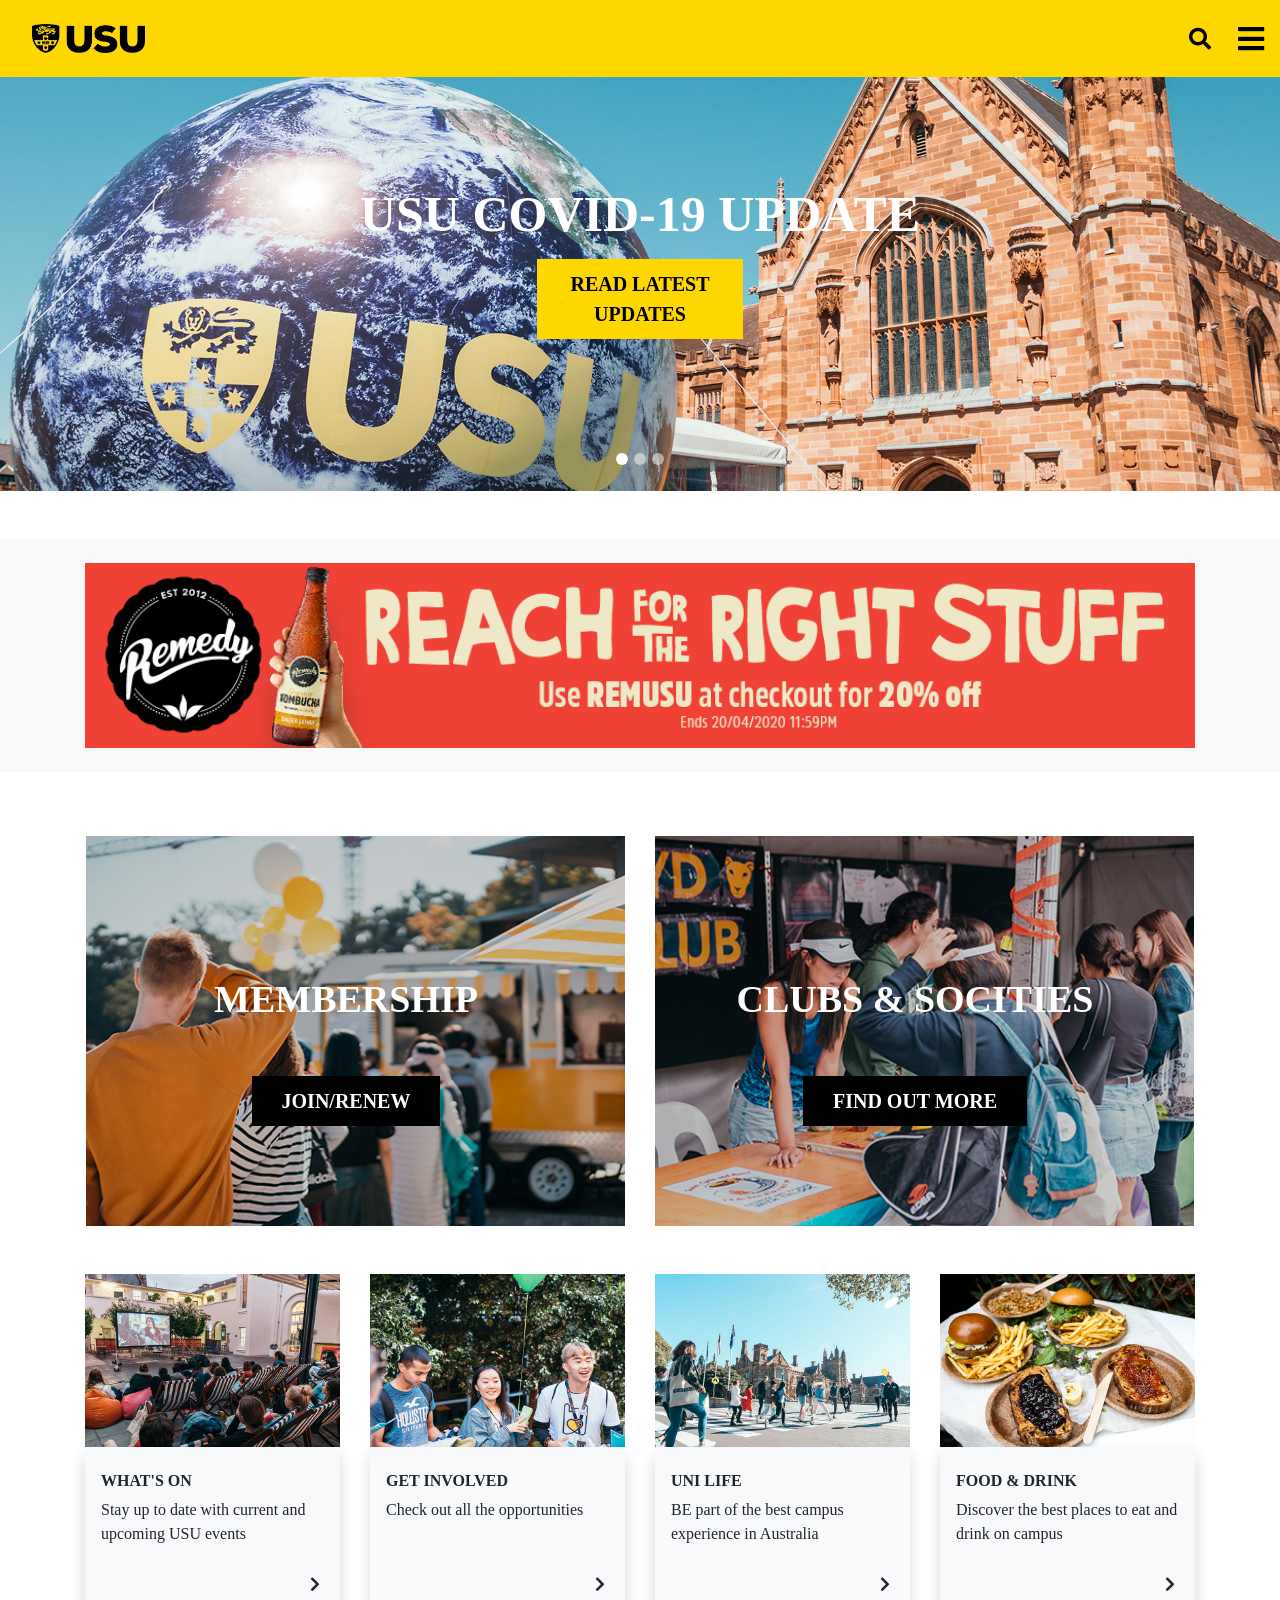
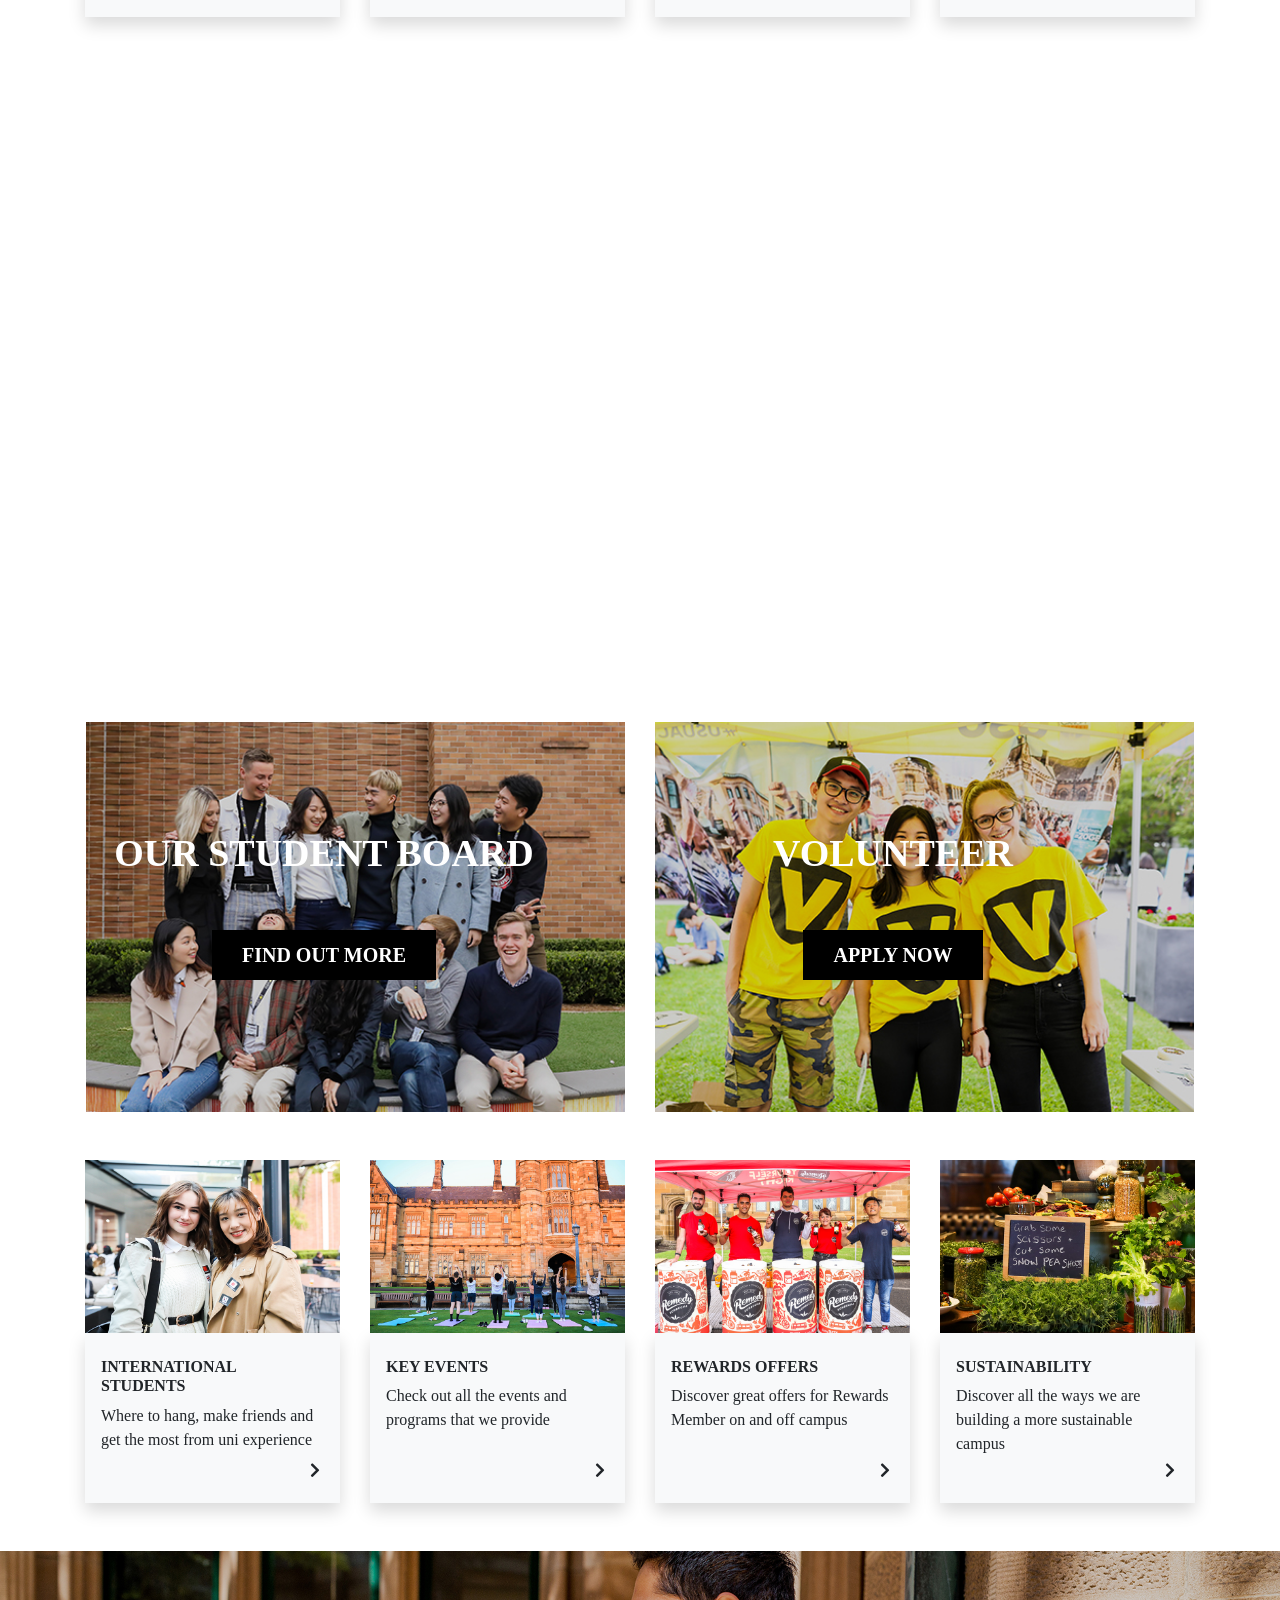
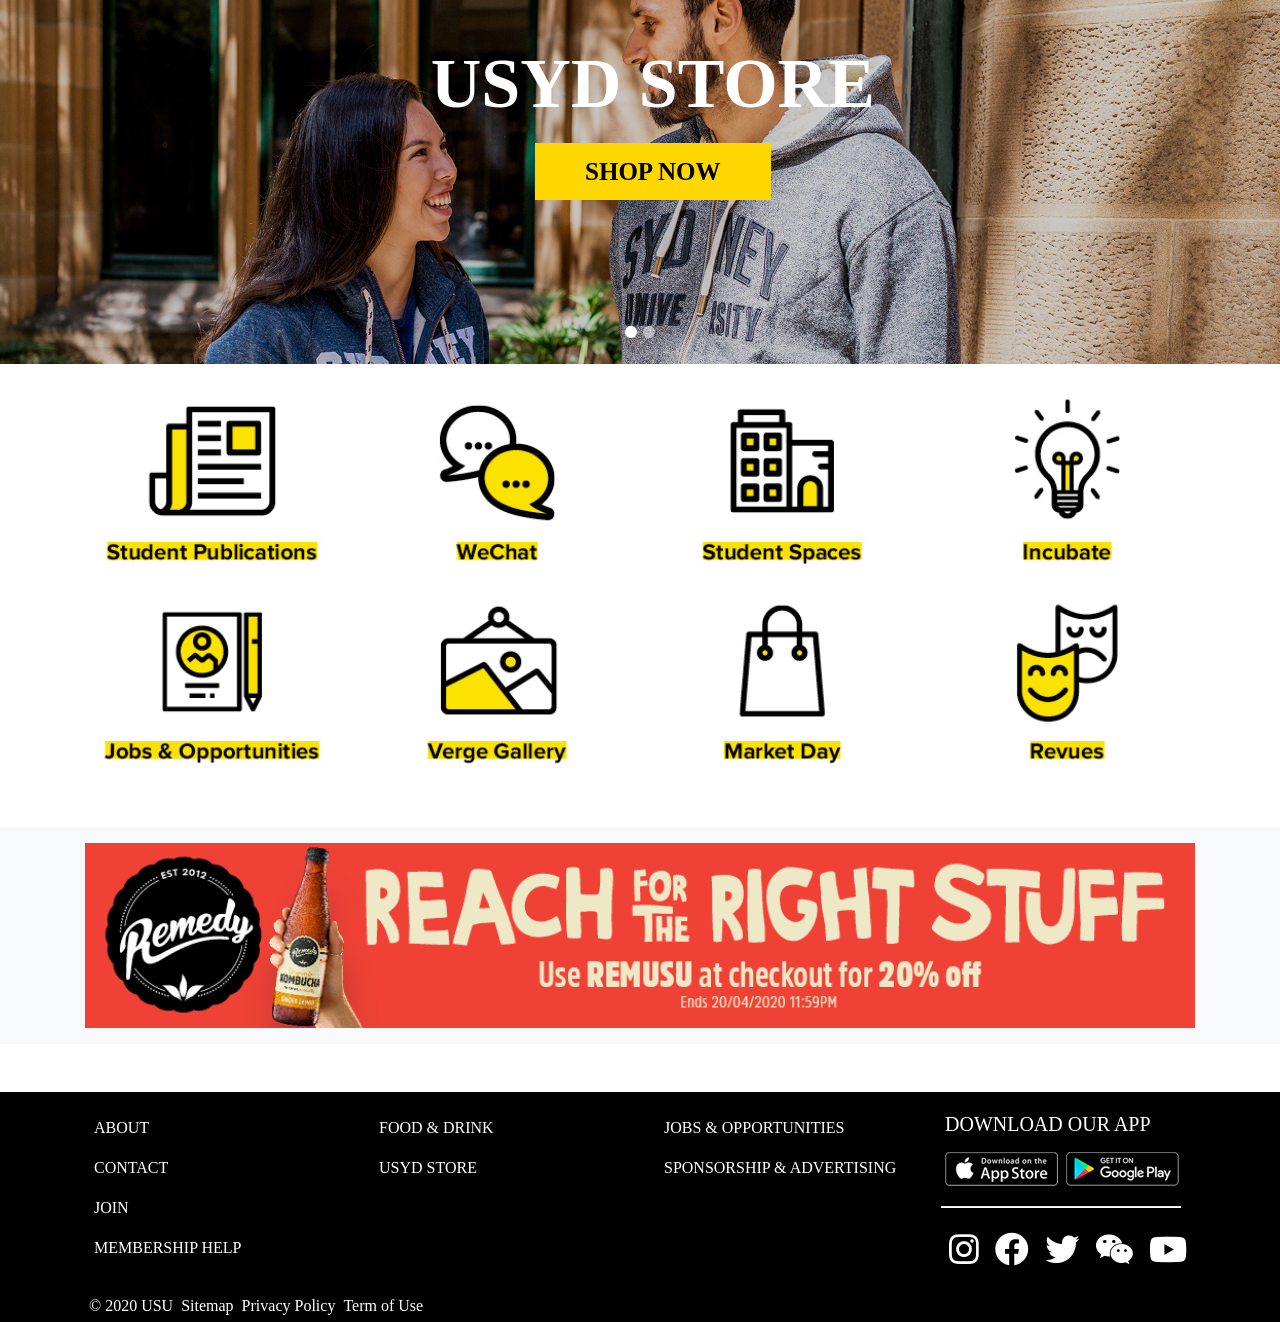
==== commit a5a86482: "Code Updated" ====
--- a/home.html
+++ b/home.html
@@ -20,7 +20,7 @@
 
 
  <!-- navbar mobile starts from here -->
-<nav class="navbar navbar-expand-md nav_mobile position-relative">
+<nav class="navbar navbar-expand-md nav_mobile position-relative bg-warning">
   <a href=""><img class="img-fluid logo p-3" src="images/usu_logo.png" alt="Logo"></a>
     <span class="icon d-flex ">   
     <i class="fas fa-bars icon" id="open" onclick="openNav()"></i>
@@ -252,15 +252,15 @@
  
       <div class="social-media d-flex ">
  
-        <i class='fab fa-instagram p-3'></i>
+        <i class='fab fa-instagram p-2'></i>
         
-        <i class='fab fa-facebook p-3'></i>
-      
-        <i class='fab fa-twitter p-3'></i>
-      
-        <i class='fab fa-weixin p-3'></i>
-      
-        <i class='fab fa-youtube p-3'></i>
+        <i class='fab fa-facebook p-2'></i>
+      
+        <i class='fab fa-twitter p-2'></i>
+      
+        <i class='fab fa-weixin p-2'></i>
+      
+        <i class='fab fa-youtube p-2'></i>
      
       </div>
        
@@ -278,24 +278,6 @@
 
 </div>
 <!-- navbar ends here -->
-
-<!-- JS for mobile navbar -->
-<script>
-  function openNav() {
-    document.getElementById("myNav").style.height = "100%";
-    document.getElementById("open").style.display="none";
-    document.getElementById("close").style.display="block";
-  }
-
-  function closeNav() {
-    document.getElementById("myNav").style.height = "0%";
-     document.getElementById("open").style.display="block";
-      document.getElementById("close").style.display="none";
-  }
-</script>
-
-
-<!-- JS for mobile navbar -->
 
 
 
@@ -325,7 +307,7 @@
 </nav>
 
  <!-- Ipad mynav starts from here -->
-<div class="deskmyNav overlay container" id="deskmyNav">
+<div class="deskmyNav overlay" id="deskmyNav">
 
   <!-- <form class="form-inline p-4">
     <div class="input-group">
@@ -339,8 +321,8 @@
     
     </div>
   </form> -->
-
-  <div class="row position-absolute p-4">
+  <div class="container p-3">
+  <div class="row">
     
     <div class="col-md-4 col-lg-3 p-4">
        
@@ -506,9 +488,12 @@
 
     </div>
      <!-- col ends here -->
-      
-     <div class="col-md-4 col-lg-7 p-4 desktop">
-    <div class="row desktop">
+
+
+
+      
+     <div class="col-md-4 col-lg-7 p-4 ipad_col">
+    <div class="row ">
      <div class="col-md-12 col-lg-4 p-4">
        
       <h4 class="text-white">Uni Life</h4>
@@ -553,15 +538,15 @@
  
       <div class="social-media d-flex ">
  
-        <i class='fab fa-instagram p-2'></i>
+        <a href=""><i class='fab fa-instagram p-2'></i></a>
         
-        <i class='fab fa-facebook p-2'></i>
-      
-        <i class='fab fa-twitter p-2'></i>
-      
-        <i class='fab fa-weixin p-2'></i>
-      
-        <i class='fab fa-youtube p-2'></i>
+        <a href=""><i class='fab fa-facebook p-2'></i></a>
+      
+        <a href=""><i class='fab fa-twitter p-2'></i></a>
+      
+        <a href=""><i class='fab fa-weixin p-2'></i></a>
+      
+        <a href=""><i class='fab fa-youtube p-2'></i></a>
      
       </div>
        
@@ -569,15 +554,85 @@
     </div>
      <!-- col ends here -->
     </div> 
-
-  </div>
+    <!-- internal row ends here -->
+
+    </div>
+    <!-- interntal col ends here -->
+
+    <div class="col-md-12 col-lg-3 p-4 desktop_col">
+       
+      <h4 class="text-white">Uni Life</h4>
+       
+      <div class="option">
+       <a href="">International Students</a>
+      </div>
+      
+      <div class="option">
+       <a href="">Student Employement</a>
+      </div>
+
+      <div class="option">
+        <a href="">Student Spaces</a>
+      </div>
+
+      <div class="option">
+        <a href="">Verge Gallery</a>
+      </div>
+      
+      <div class="option">
+       <a href="">WeChat</a>
+      </div>
+
+
+    </div>
+     <!-- col ends here -->
+
+    <div class="col-md-12 col-lg-3 p-4 desktop_col">
+       
+      <h4 class="text-white">Shop</h4>
+       
+      <div class="option">
+       <a href="">USYD STORE</a>
+      </div>
+
+      <div class="option">
+        <a href="">Graduation Hire</a>
+       </div>
+      
+    </div>
+     <!-- col ends here -->
+
+     
+    <div class="col-md-12 col-lg-3 p-4 desktop_col">
+       
+      <h4 class="text-white">Food & Drink</h4>
+      
+      <hr class="hr_white">
+ 
+      <div class="social-media d-flex ">
+ 
+        <a href=""><i class='fab fa-instagram p-2'></i></a>
+        
+       <a href=""><i class='fab fa-facebook p-2'></i></a> 
+      
+        <a href=""><i class='fab fa-twitter p-2'></i></a>
+      
+        <a href=""><i class='fab fa-weixin p-2'></i></a>
+      
+        <a href=""><i class='fab fa-youtube p-2'></i></a>
+     
+      </div>
+       
+      
+    </div>
+     <!-- col ends here -->
 
 
 
   </div>
    <!-- row ends here -->
 
-   
+  </div> 
 
 </div>
 <!-- Ipad mynav ends here -->
@@ -585,27 +640,7 @@
 
 <!-- JS for desktop navbar -->
 <script>
-  function deskopenNav() {
-    document.getElementById("deskmyNav").style.height = "100%";
-    document.getElementById("deskopen").style.display="none";
-    document.getElementById("deskclose").style.display="block";
-    document.getElementById("change").style.border="none";
-
-  
-  }
-
-  function deskcloseNav() {
-    document.getElementById("deskmyNav").style.height = "0%";
-     document.getElementById("deskopen").style.display="block";
-      document.getElementById("deskclose").style.display="none";
-      document.getElementById("change").style.border="none";
-    
-  }
-
-  function toggleSearch(){
-    document.getElementById("change").style.border="2px solid white";
-  
-  }
+ 
 
 </script>
 
@@ -706,7 +741,7 @@
   
   <div class="row">
    
-    <div class="col-12 col-md-6 col-lg-6 mb-3 position-relative">
+    <div class="col-12 col-sm-12 col-md-6 col-lg-6 col-xl-6 mb-3 position-relative">
       <img class="img-fluid vol_img" src="images/MembershipBox1.jpg" alt="student_board">
       
         <div class="head-btn container position-absolute ">
@@ -727,7 +762,7 @@
       
     </div>
 
-    <div class="col-12 col-md-6 col-lg-3 mb-3 position-relative">
+    <div class="col-12 col-sm-12 col-md-6 col-lg-6 col-xl-6 mb-3 position-relative">
 
      <img class="img-fluid " src="images/ClubsAndSocietiesBox2.jpg" alt="volunteerdemo">
      
@@ -763,7 +798,7 @@
   
     <div class="row">
      
-      <div class="col-12 col-md-6 col-lg-6 mb-3">
+      <div class="col-12 col-md-6 col-lg-6 col-xl-6  mb-3">
         <img class="img-fluid vol_img" src="images/MembershipBox1.jpg" alt="student_board">
            
         <div class="head-btn position-absolute ">
@@ -785,7 +820,7 @@
 
       </div>
   
-      <div class="col-12 col-md-6 col-lg-3 mb-3">
+      <div class="col-12 col-md-6 col-lg-6 col-xl-6  mb-3">
   
        <img class="img-fluid vol_img" src="images/ClubsAndSocietiesBox2.jpg" alt="volunteerdemo">
         
@@ -953,7 +988,7 @@
       
     </div>
 
-    <div class="col-12 col-md-6 col-lg-3 mb-3 position-relative">
+    <div class="col-12 col-md-6 col-lg-6 mb-3 position-relative">
 
      <img class="img-fluid " src="images/VolunteerDemoBox4.jpg" alt="volunteerdemo">
      
@@ -989,7 +1024,7 @@
   
     <div class="row">
      
-      <div class="col-12 col-md-6 col-lg-6 mb-3">
+      <div class="col-12 col-md-6 col-lg-6 col-xl-6 mb-3">
         <img class="img-fluid vol_img" src="images/OurStudentBoardDemoBox3.jpg" alt="student_board">
            
         <div class="head-btn  position-absolute ">
@@ -1011,7 +1046,7 @@
 
       </div>
   
-      <div class="col-12 col-md-6 col-lg-3  mb-3">
+      <div class="col-12 col-md-6 col-lg-6  col-xl-6 mb-3">
   
        <img class="img-fluid vol_img" src="images/VolunteerDemoBox4.jpg" alt="volunteerdemo">
         
@@ -1330,15 +1365,15 @@
 
 <div class="social-media d-flex ">
 
-  <i class='fab fa-instagram p-2'></i>
-  
-  <i class='fab fa-facebook p-2'></i>
-
-  <i class='fab fa-twitter p-2'></i>
-
-  <i class='fab fa-weixin p-2'></i>
-
-  <i class='fab fa-youtube p-2'></i>
+  <a href=""><i class='fab fa-instagram p-2'></i></a>
+  
+  <a href=""><i class='fab fa-facebook p-2'></i></a>
+
+  <a href=""><i class='fab fa-twitter p-2'></i></a>
+
+  <a href=""><i class='fab fa-weixin p-2'></i></a>
+
+  <a href=""><i class='fab fa-youtube p-2'></i></a>
 </div>
 <!-- social_media link ends here -->
 
@@ -1449,15 +1484,15 @@
  
  <div class="social-media d-flex ">
  
-   <i class='fab fa-instagram p-3'></i>
+   <a href=""><i class='fab fa-instagram p-2'></i></a>
    
-   <i class='fab fa-facebook p-3'></i>
- 
-   <i class='fab fa-twitter p-3'></i>
- 
-   <i class='fab fa-weixin p-3'></i>
- 
-   <i class='fab fa-youtube p-3'></i>
+   <a href=""><i class='fab fa-facebook p-2'></i></a>
+ 
+   <a href=""><i class='fab fa-twitter p-2'></i></a>
+ 
+   <a href=""><i class='fab fa-weixin p-2'></i></a>
+ 
+   <a href=""><i class='fab fa-youtube p-2'></i></a>
 
  </div>
  <!-- social_media link ends here -->
@@ -1498,6 +1533,57 @@
  </div>
  <!-- footer_desktop ends here -->
  
+
+ 
+<!-- JS for navbar -->
+<script>
+  function openNav() {
+    document.getElementById("myNav").style.height = "100%";
+    document.getElementById("open").style.display="none";
+    document.getElementById("close").style.display="block";
+  }
+
+  function closeNav() {
+    document.getElementById("myNav").style.height = "0%";
+     document.getElementById("open").style.display="block";
+      document.getElementById("close").style.display="none";
+  }
+  
+    function deskopenNav() {
+    document.getElementById("deskmyNav").style.height = "100%";
+    document.getElementById("deskopen").style.display="none";
+    document.getElementById("deskclose").style.display="block";
+    document.getElementById("change").style.border="none";
+
+  
+  }
+
+  function deskcloseNav() {
+    document.getElementById("deskmyNav").style.height = "0%";
+     document.getElementById("deskopen").style.display="block";
+      document.getElementById("deskclose").style.display="none";
+      document.getElementById("change").style.border="none";
+    
+  }
+
+  function toggleSearch(){
+    document.getElementById("change").style.border="2px solid white";
+  
+  } 
+
+
+  
+
+
+
+
+
+
+
+</script>
+
+
+<!-- JS for navbar -->
 
 
 
--- a/style.css
+++ b/style.css
@@ -8,6 +8,14 @@
     margin: 0;
 }
 
+.carousel-indicators li {      
+    width: 12px;
+    height: 12px;
+    border-radius: 50%;
+    background-color: #ffffff;      
+}
+
+
 
 
 
@@ -18,22 +26,19 @@
 /* navbar code starts from here */
     
 
-    .nav_mobile {
-    
-        background-color: #FFD700;
-    }
-
+    /* .nav_mobile {
+    
+        background-color: #FFD700;
+    } */
 
     .nav_desktop{
 
         display: none !important;
     }
-
-    
+ 
     .nav_mobile #close{
         display: none;
     }
-
 
     .overlay {
         height: 0%;
@@ -47,24 +52,18 @@
         z-index: 16;
     }
 
-
-
-    .nav_mobile .logo{
-
+    .navbar .logo{
         width: 175px;
-
-    }
-
-
-    .nav_mobile .icon{
-
+    }
+
+
+    .navbar .icon{
         color:black; 
         font-size: 40px;
     }
 
 
-    .myNav .search {
-        
+    .myNav .search {  
         background-color: #FFD700;
         color: black;   
     }
@@ -75,6 +74,7 @@
         font-size: 16px;
         color: #d3d3d3;
     }
+
 
     .myNav .col-12 .hr_white{
         background-color: white;
@@ -87,24 +87,23 @@
         color: white;
     }
 
+    .myNav .col-12 .social-media a{
+
+        text-decoration: none;
+        color: white;
+    }
+
+
     .myNav .col-12 .social-media i{
-
-        font-size: 30px;
-    }
-
-    
+      font-size: 30px;
+    }
     /* navbar code ends here */
 
-
-
-
     .card_image{
-
         width: 100%;
     }
         
-    .card_title{
-        
+    .card_title{   
         min-height: 100px;
     }
 
@@ -112,9 +111,7 @@
 
     /* usu-card starts from here    */
     .usu-card-web-icons .container .row .col-6 .desktop{
-
-        display: none;
-
+        display: none;
     }
 
     /* usu-card ends here */
@@ -122,14 +119,11 @@
 
     /* student cards start from here */
     .student-card .icon{
-
-        bottom: 25px;
-        right: 20px;
-        
+        bottom: 16px;
+        right: 20px;  
     } 
 
     .student-card .desktop_int{
-
         display: none;
     }
 
@@ -139,52 +133,33 @@
 
     /* unilive-card starts from here */
     .unilive-card .icon{
-
-        bottom: 25px;
-        right: 20px;
-        
+        bottom: 16px;
+        right: 20px;  
     } 
 
     .unilive-card .desktop_uni{
-
         display: none;
     }
 
     /* unilive-card ends here */
 
-
     /* add stars from here */
-
     .desk_img{
-
-        display: none;
-    }
-
-
-
-
+        display: none;
+    }
     /* add ends here */
 
-
-
     /* video code starts from here */
 
     .desk_video{
-
-        display: none;
-    }
-
+        display: none;
+    }
 
     /* video card ends here */
 
-
     .desktop_volun{
-
-        display: none;
-    }
-
-
-
+        display: none;
+    }
     .volunteer-board .head-btn{
 
         text-align: center;
@@ -193,152 +168,116 @@
         left: 16%;
     } 
 
-
     .volunteer-board .vol_img{
-
         min-width: 100%;
     }
 
-
-
     .volunteer-board .head-btn .header{
-
         font-size: 28px; 
-        text-align: center;
-        
-    } 
-
+        text-align: center;   
+    } 
 
     .volunteer-board .bttn .buttn{
-
         background-color: black;
         padding: 10px 30px;
         border: none;
-
-    } 
-
+    } 
 
     .desktop_member {
-
-        display: none;
-
-    }
-
-
+        display: none;
+    }
 
     .mobile_member .head-btn{
-
         text-align: center;
         bottom: 15%;
         left: 15%;
         width: 70%;
     } 
 
-
     .mobile_member .vol_img{
-
         min-width: 100%;
     }
 
-
-
     .mobile_member .head-btn .header{
-
         font-size: 34px;
         text-align: center;  
     } 
 
     .mobile_member .bttn .buttn{
-
         background-color: black;
         padding: 10px 30px;
         border: none;
-
     }
 
     .footer_desktop{
-
         display: none;
     }
 
     .footer_mobile{
-
-    background-color: black;
-
+     background-color: black;
     }
 
     .footer_mobile .shortcuts a{
-
-        color: white;
-        text-decoration: none;
-
+        color: white;
+        text-decoration: none;
     }
 
     .footer_mobile .hr_white{
-
         background-color: white;
         width: 315px;
         height: 1px;
         margin-left: 0px;
-
     }
 
     .footer_mobile .app_details h5{
-
         color: white;
     }
 
     .footer_mobile .social-media{
-
+        color: white;
+    }
+
+    .footer_mobile .social-media a{
+        text-decoration: none;
         color: white;
     }
 
     .footer_mobile .social-media i{
-
         font-size: 30px;
     }
 
     .footer_mobile .other_shortcuts{
-
         color: white;
     }
 
     .footer_mobile .other_shortcuts .option{
-
         font-size: 14px;
     }
 
     #mobile_carousel .inside{
-
         text-align: center;
         width: 90%;
         bottom: 35%;
         left: 5%;
-
     }
 
     #mobile_carousel .inside .header{
-
         font-size: 29px;
-        font-weight: bold;
-        
-    }
-    #mobile_carousel .inside .btn .buttn{
-        
+        font-weight: bold;  
+    }
+
+    #mobile_carousel .inside .btn .buttn{       
         background-color: #FFD700;
         padding: 10px 20px;
         border: none;
-        font-size: 18px;
-            
+        font-size: 18px;     
     }
 
     #mobile_carousel .desktop_usyd{
-
         display: none;
     }
 
     #mobile_carousel .desktop_grad{
-
         display: none;
     }
 
@@ -348,106 +287,67 @@
         height: 12px;
         border-radius: 50%;
         background-color: #ffffff;
-
     }
 
 
     #desktop_carousel .inside{
-
         text-align: center;
         width: 90%;
         left: 7%;
-        bottom: 25%;
-        
-        
-    }
-        
-    #desktop_carousel .inside .header{
-        
+        bottom: 25%;   
+    }
+        
+    #desktop_carousel .inside .header{  
         font-size: 40px;
-        font-weight: bold;
-            
-    }
-
-    #desktop_carousel .inside .btn .buttn{
-        
+        font-weight: bold;       
+    }
+
+    #desktop_carousel .inside .btn .buttn{   
         background-color: #FFD700;
         padding: 10px 12px;
         border: none;
         font-size: 20px;
-        width: 206px;
-            
-    }
-        
-    #desktop_carousel .desktop_web{
-        
-        display: none;
-    }
-        
-    #desktop_carousel .desktop_members{
-        
+        width: 206px;       
+    }
+        
+    #desktop_carousel .desktop_web{    
+        display: none;
+    }
+        
+    #desktop_carousel .desktop_members{    
         display: none;
     }
 
     #desktop_carousel .desktop_home{
-        
         display: none;
     }
         
         
     .carousel-indicators li {
-
         width: 12px;
         height: 12px;
         border-radius: 50%;
-        background-color: #ffffff;
-        
-            
+        background-color: #ffffff;       
     }
 
 }
 /* mobile view ends here */
 
 
-
-
-
-
-
-
-
-
-
-
-
-
-
-
-
-
-
-
 /* ipad view  starts from here */
 @media (min-width: 768px) and (max-width: 1023px){
-
-
     /* navbar code starts from here */
-
     .nav_mobile{
-
-        display: none;
-    }
+        display: none;
+    }
+
     .nav_desktop {
-    
-        background-color: #FFD700;
-        
+        background-color: #FFD700;  
     }
 
     .nav_desktop .icon{
-    
         background-color: #FFD700;
         color: black;
-
     }
     
     .nav_desktop #deskclose{
@@ -456,18 +356,16 @@
 
 
     .nav_desktop #basic-addon1{
-
         background: #FFD700;
         color: black;
         font-size: 22px;
         border: 2px white;
-
-    }
+    }
+
     .nav_desktop .search-input{
         background-color: #FFD700;
         border: none;
     }
-
 
     .overlay {
         height: 0%;
@@ -483,103 +381,82 @@
 
 
     .nav_desktop .logo{
-
         width: 145px;
-
-
     }
 
     .nav_desktop .icon{
-
         color:black; 
         font-size:30px;
-
-
     }
 
     .myNav .search {
-        
         background-color: #FFD700;
         color: black;
-    
-    }
-
-    
+    }
+
     .deskmyNav .option a{
-    
         text-decoration: none;
         font-size: 16px;
         color: #d3d3d3;
-
+    }
+
+    .deskmyNav .container .desktop_col{
+        display: none;
     }
 
     .deskmyNav  .hr_white{
-
         background-color: white;
-        width: 210px;
+        width: 175px;
         height: 1px;
         margin-left: 0px;
-
     }
 
     .deskmyNav .social-media{
-
+        color: white;
+    }
+
+    
+    .deskmyNav .social-media a{
+        text-decoration: none;
         color: white;
     }
 
     .deskmyNav .social-media i{
-
         font-size: 20px;
     }
 
     /* navbar code ends here */
 
-
-
-
     .card_image{
-
         width: 100%;
     }
     
     .card_title{
-    
         min-height: 135px;
     }
 
-    
-    
-
-    .usu-card-web-icons .container .row .col-6 .mobile{
-       
-        display: none;
-    
+    .usu-card-web-icons .container .row .col-6 .mobile{ 
+        display: none;
     }
 
     .student-card .mobile_int{
-
         display: none;
     }
 
     .student-card .icon{
-
         bottom: 25px;
-        right: 20px;
-        
+        right: 20px;  
     } 
 
 
 
     /* * unilive-card starts from here */ 
     .unilive-card .icon{
-
         bottom: 25px;
-        right: 20px;
-        
+        right: 20px;   
     } 
 
     .unilive-card .mobile_uni{
-
         display: none;
     }
 
@@ -587,435 +464,319 @@
 
     
     .mob_img{
-
         display: none;
     }
 
 
     .mob_video{
-
         display: none;
     }
 
     
     .mobile_volun{
-
         display: none;
     }
 
     .volunteer-board .head-btn{
-
         text-align: center;
         width: 80%;
         left: 10%;
         bottom: 20%;
-    
     } 
     
     .volunteer-board .vol_img{
-    
         min-width: 100%;
     }
     
     
     
     .volunteer-board .head-btn .header{
-    
         font-size: 34px;
-        text-align: center;
-    
-  
-        
+        text-align: center; 
     } 
     
     .volunteer-board .bttn .buttn{
-    
         background-color: black;
         padding: 10px 30px;
         border: none;
-    
     } 
 
     .mobile_member{
-
         display: none;
     }
 
     .desktop_member .head-btn{
-
         text-align: center;
         bottom: 15%;
         left: 15%;
         width: 80%;
-    
     } 
     
     .desktop_member .vol_img{
-    
         min-width: 100%;
     }
     
     
     
-    .desktop_member .head-btn .header{
-    
+    .desktop_member .head-btn .header{ 
         font-size: 34px;
-        text-align: center;
- 
-        
-    } 
-    
-    .desktop_member .bttn .buttn{
-    
+        text-align: center;    
+    } 
+    
+    .desktop_member .bttn .buttn{  
         background-color: black;
         padding: 10px 30px;
-        border: none;
-    
+        border: none; 
     } 
 
 
     .footer_mobile{
-
-        display: none;
-    }
-    
-    .footer_desktop{
-    
+        display: none;
+    }
+    
+    .footer_desktop{  
        background-color: black;
-    
     }
     
     .footer_desktop  a{
-    
-        color: white;
-        text-decoration: none;
-    
+        color: white;
+        text-decoration: none;
     }
     
     .footer_desktop .hr_white{
-    
         background-color: white;
         width: 315px;
         height: 1px;
         margin-left: 0px;
-    
     }
     
     .footer_desktop  h5{
-    
-        color: white;
-    }
-    
-    .footer_desktop .social-media{
-    
+        color: white;
+    }
+    
+
+    .footer_desktop .social-media a{ 
+        text-decoration: none;
         color: white;
     }
 
     .footer_mobile .social-media i{
-
         font-size: 24px;
     }
     
     .footer_desktop .other_shortcuts{
-    
         color: white;
     }
 
 
     #mobile_carousel .inside{
-
         top: 40%;
         left: 10%;
         text-align: center;
+        width: 80%;       
+    }
+        
+    #mobile_carousel .inside .header{      
+        font-size: 45px;
+        font-weight: bold;        
+    }
+
+    #mobile_carousel .inside .btn .buttn{ 
+        background-color: #FFD700;
+        padding: 10px 20px;
+        border: none;
+        font-size: 18px;        
+    }
+       
+    #mobile_carousel .mobile_usyd{   
+        display: none;
+    }
+        
+    #mobile_carousel .mobile_grad{
+        display: none;
+    }
+        
+    #desktop_carousel .inside{
+        text-align: center;
         width: 80%;
-        
-        
-    }
-        
-    #mobile_carousel .inside .header{
-        
-        font-size: 45px;
+        bottom: 25%;
+        left: 12%;
+    }
+        
+    #desktop_carousel .inside .header{ 
+        font-size: 30px;
         font-weight: bold;
-            
-    }
-
-    #mobile_carousel .inside .btn .buttn{
-    
-        background-color: #FFD700;
-        padding: 10px 20px;
-        border: none;
-        font-size: 18px;
-            
-    }
-    
-        
-    #mobile_carousel .mobile_usyd{
-        
-        display: none;
-    }
-        
-    #mobile_carousel .desktop_grad{
-        
-        display: none;
-    }
-        
-        
+    }
+
+    #desktop_carousel .inside .btn .buttn{ 
+        background-color: #FFD700;
+        padding: 10px 12px;
+        border: none;
+        font-size: 20px;
+        width: 206px;     
+    }
+        
+    #desktop_carousel .mobile_web{  
+        display: none;
+    }
+        
+    #desktop_carousel .mobile_members{    
+        display: none;
+    }
+
+    #desktop_carousel .desktop_web{    
+        min-width: 100%;    
+    }
+
+        
+    #desktop_carousel .mobile_appic{   
+        display: none;
+    }
+
+         
     .carousel-indicators li {
-        
         width: 12px;
         height: 12px;
         border-radius: 50%;
         background-color: #ffffff;
-        
-            
-    }
-
-
-    #desktop_carousel .inside{
-
-        text-align: center;
-        width: 80%;
-        bottom: 25%;
-        left: 12%;
-     
-    }
-        
-    #desktop_carousel .inside .header{
-        
-        font-size: 30px;
-        font-weight: bold;
-            
-    }
-
-    #desktop_carousel .inside .btn .buttn{
-    
-        background-color: #FFD700;
-        padding: 10px 12px;
-        border: none;
+    }
+
+}
+
+/* ipad view ends here */
+
+
+/* desktop view starts from here */
+
+@media (min-width: 1024px) {
+
+      /* navbar code starts from here */
+
+    .nav_mobile{
+        display: none;
+    }
+    .nav_desktop {
+        background-color: #FFD700;     
+    }
+
+    .nav_desktop .icon{  
+        background-color: #FFD700;
+        color: black;
+    }
+    
+    .nav_desktop #deskclose{
+        display: none;
+    }
+
+
+    .nav_desktop #basic-addon1{
+        background: #FFD700;
+        color: black;
+        font-size: 22px;
+        border: 2px white;
+    }
+
+    .nav_desktop .search-input{
+        background-color: #FFD700;
+        border: none;
+    }
+
+    .overlay {
+        height: 0%;
+        min-width: 100%;
+        position: absolute;
+        top: 76px;
+        left: 0;
+        background-color: black;
+        overflow-y:scroll;
+        transition: 0.5s;
+        z-index: 16;
+    }
+
+    .nav_desktop .logo{
+        width: 145px;
+    }
+
+    .nav_desktop .icon{
+        color:black; 
+        font-size:30px;
+    }
+
+    .myNav .search {  
+        background-color: #FFD700;
+        color: black;
+    }
+
+    
+    .deskmyNav .option a{
+        text-decoration: none;
+        font-size: 16px;
+        color: #d3d3d3;
+    }
+
+    .deskmyNav .container .ipad_col{
+        display: none;
+    }
+
+
+    .deskmyNav  .hr_white{
+        background-color: white;
+        width: 175px;
+        height: 1px;
+        margin-left: 0px;
+    }
+
+
+
+    .deskmyNav .social-media a{
+        text-decoration: none;
+        color: white;
+    }
+
+
+    .deskmyNav .social-media i{
         font-size: 20px;
-        width: 206px;
-            
-    }
-        
-    #desktop_carousel .mobile_web{
-        
-            display: none;
-        }
-        
-    #desktop_carousel .mobile_members{
-        
-            display: none;
-        }
-
-        #desktop_carousel .desktop_web{
-        
-             min-width: 100%;
-        
-        }
-        
-        #desktop_carousel .mobile_appic{
-        
-            display: none;
-        }
-        
-        
-        .carousel-indicators li {
-            width: 12px;
-            height: 12px;
-            border-radius: 50%;
-            background-color: #ffffff;
-        
-            
-        }
-    
-
-    
-
-
-
-}
-
-/* ipad view ends here */
-
-
-
-
-
-
-
-
-
-
-
-
-
-
-
-
-
-
-
-
-
-/* desktop view starts from here */
-
-@media (min-width: 1024px) {
-
-      /* navbar code starts from here */
-
-.nav_mobile{
-
-    display: none;
-}
-  .nav_desktop {
-   
-    background-color: #FFD700;
-    
-  }
-
-  .nav_desktop .icon{
- 
-    background-color: #FFD700;
-    color: black;
-
-  }
-  
-  .nav_desktop #deskclose{
-    display: none;
-  }
-
-
-  .nav_desktop #basic-addon1{
-
-    background: #FFD700;
-    color: black;
-    font-size: 22px;
-    border: 2px white;
-
-  }
-  .nav_desktop .search-input{
-    background-color: #FFD700;
-    border: none;
-  }
-
-
-
-  .overlay {
-    height: 0%;
-    min-width: 100%;
-    position: absolute;
-    top: 76px;
-    left: 0;
-    background-color: black;
-    overflow-y:scroll;
-    transition: 0.5s;
-    z-index: 16;
-  }
-
-
-
-
-
-  .nav_desktop .logo{
-
-     width: 145px;
-
-
-  }
-
-  .nav_desktop .icon{
-
-    color:black; 
-    font-size:30px;
-
-
- }
-
-  .myNav .search {
-    
-    background-color: #FFD700;
-    color: black;
-   
-  }
-
- 
-   .deskmyNav .option a{
- 
-    text-decoration: none;
-    font-size: 16px;
-    color: #d3d3d3;
-   }
-
-   .deskmyNav  .hr_white{
-
-    background-color: white;
-    width: 215px;
-    height: 1px;
-    margin-left: 0px;
-
-}
-
-.deskmyNav .social-media{
-
-    color: white;
-}
-
-.deskmyNav .social-media i{
-
-    font-size: 20px;
-}
+    }
 
   /* navbar code ends here */
 
 
     .card_image{
-
         width: 100%;
     }
     
     .card_title{
-    
         min-height: 170px;
     }
 
-    
-
     .usu-card-web-icons .container .row .col-6 .mobile{
         display: none;
-    
     }
 
     .student-card .mobile_int{
-
         display: none;
     }
 
 
     .student-card .icon{
-
+        bottom: 25px;
+        right: 20px;  
+    } 
+
+    /* unilive-card starts from here */
+    .unilive-card .icon{
         bottom: 25px;
         right: 20px;
-        
-    } 
-
-    /* unilive-card starts from here */
-    .unilive-card .icon{
-
-    bottom: 25px;
-    right: 20px;
     
     } 
 
    .unilive-card .mobile_uni{
-
-    display: none;
+        display: none;
     }
 
      /* unilive-card ends here */
 
-    
      .mob_img{
-
         display: none;
     }
 
@@ -1023,59 +784,41 @@
         min-width:100%;
     }
 
-
     .mob_video{
-
         display: none;
     }
 
 
     .mobile_volun{
-
         display: none;
     }
 
 
     .desktop_volun .vol_img{
-
-       max-width: none;
+        min-width: 100% !important;
+        min-height: 100%;
+       
     }
 
 
     .volunteer-board .head-btn{
-
-    
-        text-align: center;
-        width: 455px;
+        text-align: center;
+        width: 450px;
         bottom: 132px;
-        left: 50px;
-    
-    } 
-    
-    .volunteer-board .vol_img{
-    
-        min-width: 100%;
-        min-height: 100%;
-    }
-    
-    
+        left: 28px;
+    } 
     
     .volunteer-board .head-btn .header{
-    
         font-size: 38px;
         text-align: center;
-        min-width: 100%;
-       
-        
+        min-width: 100%;  
     } 
     
     .volunteer-board .bttn .buttn{
-    
         background-color: black;
         padding: 10px 30px;
         border: none;
         font-size: 20px;
-    
     } 
 
 
@@ -1083,222 +826,161 @@
         display: none;
     }
 
+
     .desktop_member .vol_img{
-
-        max-width: none;
         min-width: 100%;
-        min-height: 100%;
-        
-     }
- 
+        min-height: 100%;   
+    }
  
      .desktop_member .head-btn{
- 
-         text-align: center;
-         width: 400px;
-         bottom: 100px;
-         left: 75px;
+        text-align: center;
+        width: 400px;
+        bottom: 100px;
+        left: 75px;
+    } 
+         
+    .desktop_member .head-btn .header{   
+        font-size: 38px;
+        text-align: center;
+        min-width: 100%;   
+    } 
      
-     } 
-     
-     .desktop_member .vol_img{
-     
-         min-width: 100%;
-     }
-     
-     
-     
-     .desktop_member .head-btn .header{
-     
-         font-size: 38px;
-         text-align: center;
-         min-width: 100%;
-        
-         
-     } 
-     
-     .desktop_member .bttn .buttn{
-     
-         background-color: black;
-         padding: 10px 30px;
-         border: none;
-         font-size: 20px;
-     
-     } 
-
-
-     .footer_mobile{
-
-        display: none;
-    }
-    
+
+    .desktop_member .bttn .buttn{
+        background-color: black;
+        padding: 10px 30px;
+        border: none;
+        font-size: 20px;
+    } 
+
+
+    .footer_mobile{
+        display: none;
+    }
+    
+
     .footer_desktop{
-    
        background-color: black;
-    
     }
     
     .footer_desktop  a{
-    
-        color: white;
-        text-decoration: none;
-    
-    }
+        color: white;
+        text-decoration: none;
+    }
+
     
     .footer_desktop .hr_white{
-    
         background-color: white;
-        width: 315px;
+        width: 240px;
         height: 1px;
         margin-left: 0px;
-    
-    }
+    }
+
     
     .footer_desktop  h5{
-    
-        color: white;
-    }
+        color: white;
+    }
+
     
     .footer_desktop .social-media{
-    
-        color: white;
-    }
+        color: white;
+    }
+
+    .footer_desktop .social-media a{
+        text-decoration: none;
+    }
+
 
     .footer_desktop .social-media i{
-
-        font-size: 30px;
+        font-size: 34px;
     }
     
     .footer_desktop .other_shortcuts{
-    
         color: white;
     }
 
 
     #mobile_carousel .inside{
-
         left: 16%;
         text-align: center;
         width: 70%;
-        bottom: 38%;
-        
-        
+        bottom: 38%;   
     }
 
     #mobile_carousel .inside .btn .buttn{
-    
         background-color: #FFD700;
         padding: 10px 50px;
         border: none;
-        font-size: 25px;
-            
+        font-size: 25px;      
     }
 
     #mobile_carousel img{
-
        min-width: 100%;
-
-    }
-    
-        
-    #mobile_carousel .inside .header{
-        
+    }
+    
+        
+    #mobile_carousel .inside .header{    
         font-size: 70px;
-        font-weight: bold;
-            
-    }
-        
-    #mobile_carousel .mobile_usyd{
-        
-        display: none;
-    }
-
-    #mobile_carousel .desktop_usyd{
-        
+        font-weight: bold;      
+    }
+        
+    #mobile_carousel .mobile_usyd{  
+        display: none;
+    }
+
+    #mobile_carousel .desktop_usyd{  
       min-width: 100%;
     }
         
-    #mobile_carousel .mobile_grad{
-        
-        display: none;
-    }
-        
-        
-    .carousel-indicators li {
-        
+    #mobile_carousel .mobile_grad{ 
+        display: none;
+    }
+        
+        
+    .carousel-indicators li {  
         width: 12px;
         height: 12px;
         border-radius: 50%;
-        background-color: #ffffff;
-        
-            
+        background-color: #ffffff;        
     }
 
 
     #desktop_carousel img{
-
         min-width: 100%;
     }
     
     #desktop_carousel .inside{
-
         left: 20%;
         text-align: center;
         width: 60%;
-        bottom: 35%;
-        
-    }
-        
-    #desktop_carousel .inside .header{
-        
+        bottom: 35%;  
+    }
+        
+    #desktop_carousel .inside .header{   
         font-size: 50px;
-        font-weight: bold;
-            
+        font-weight: bold;      
     }
 
     #desktop_carousel .inside .btn .buttn{
-    
         background-color: #FFD700;
         padding: 10px 12px;
         border: none;
         font-size: 20px;
-        width: 206px;
-            
-    }
-        
-    #desktop_carousel .mobile_web{
-        
-        display: none;
-    }
-        
-    #desktop_carousel .mobile_members{
-        
-        display: none;
-    }
-
-  
-        
-    #desktop_carousel .mobile_appic{
-        
-        display: none;
-    }
-        
-        
-    .carousel-indicators li {
-        
-        width: 12px;
-        height: 12px;
-        border-radius: 50%;
-        background-color: #ffffff;
-        
-            
-    }
-    
-
-
-
-
-
+        width: 206px;      
+    }
+        
+    #desktop_carousel .mobile_web{  
+        display: none;
+    }
+        
+    #desktop_carousel .mobile_members{     
+        display: none;
+    }
+
+    #desktop_carousel .mobile_appic{     
+        display: none;
+    }
+        
 }
 
 /* desktop view ends here */
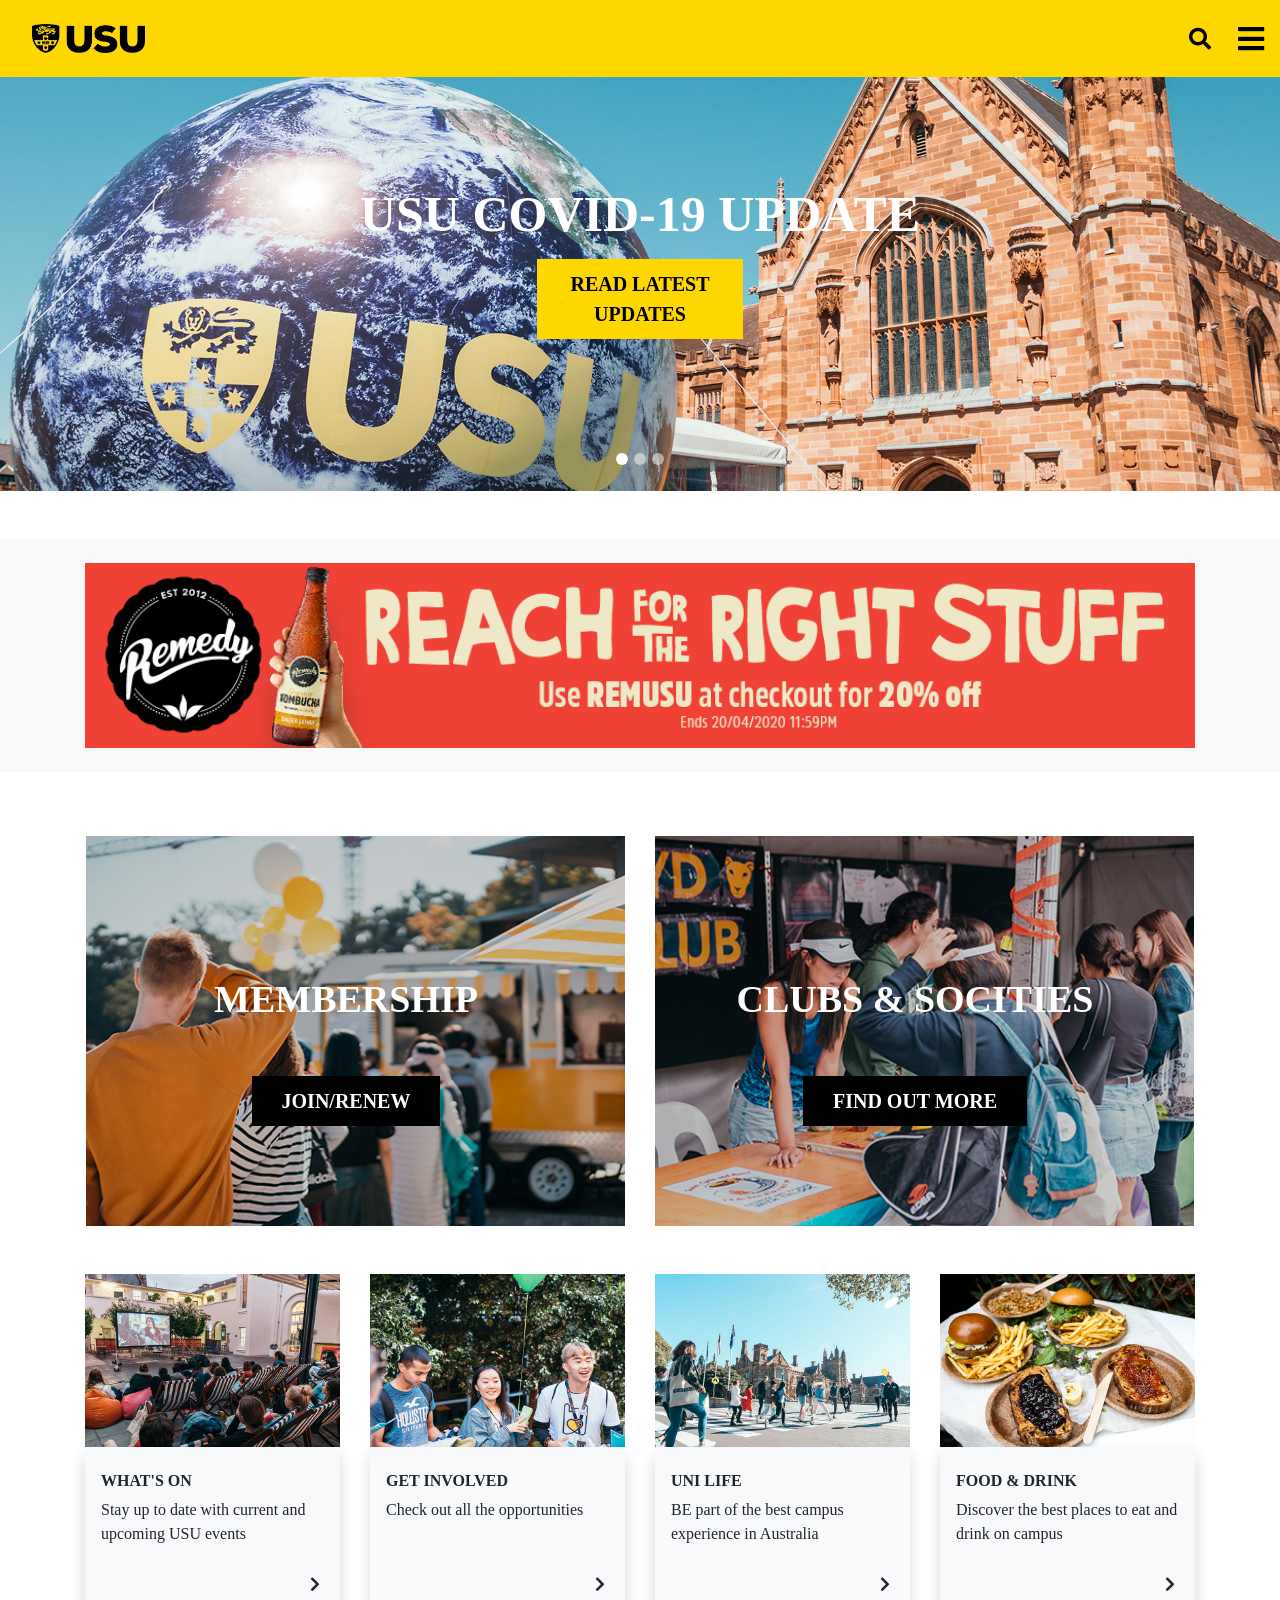
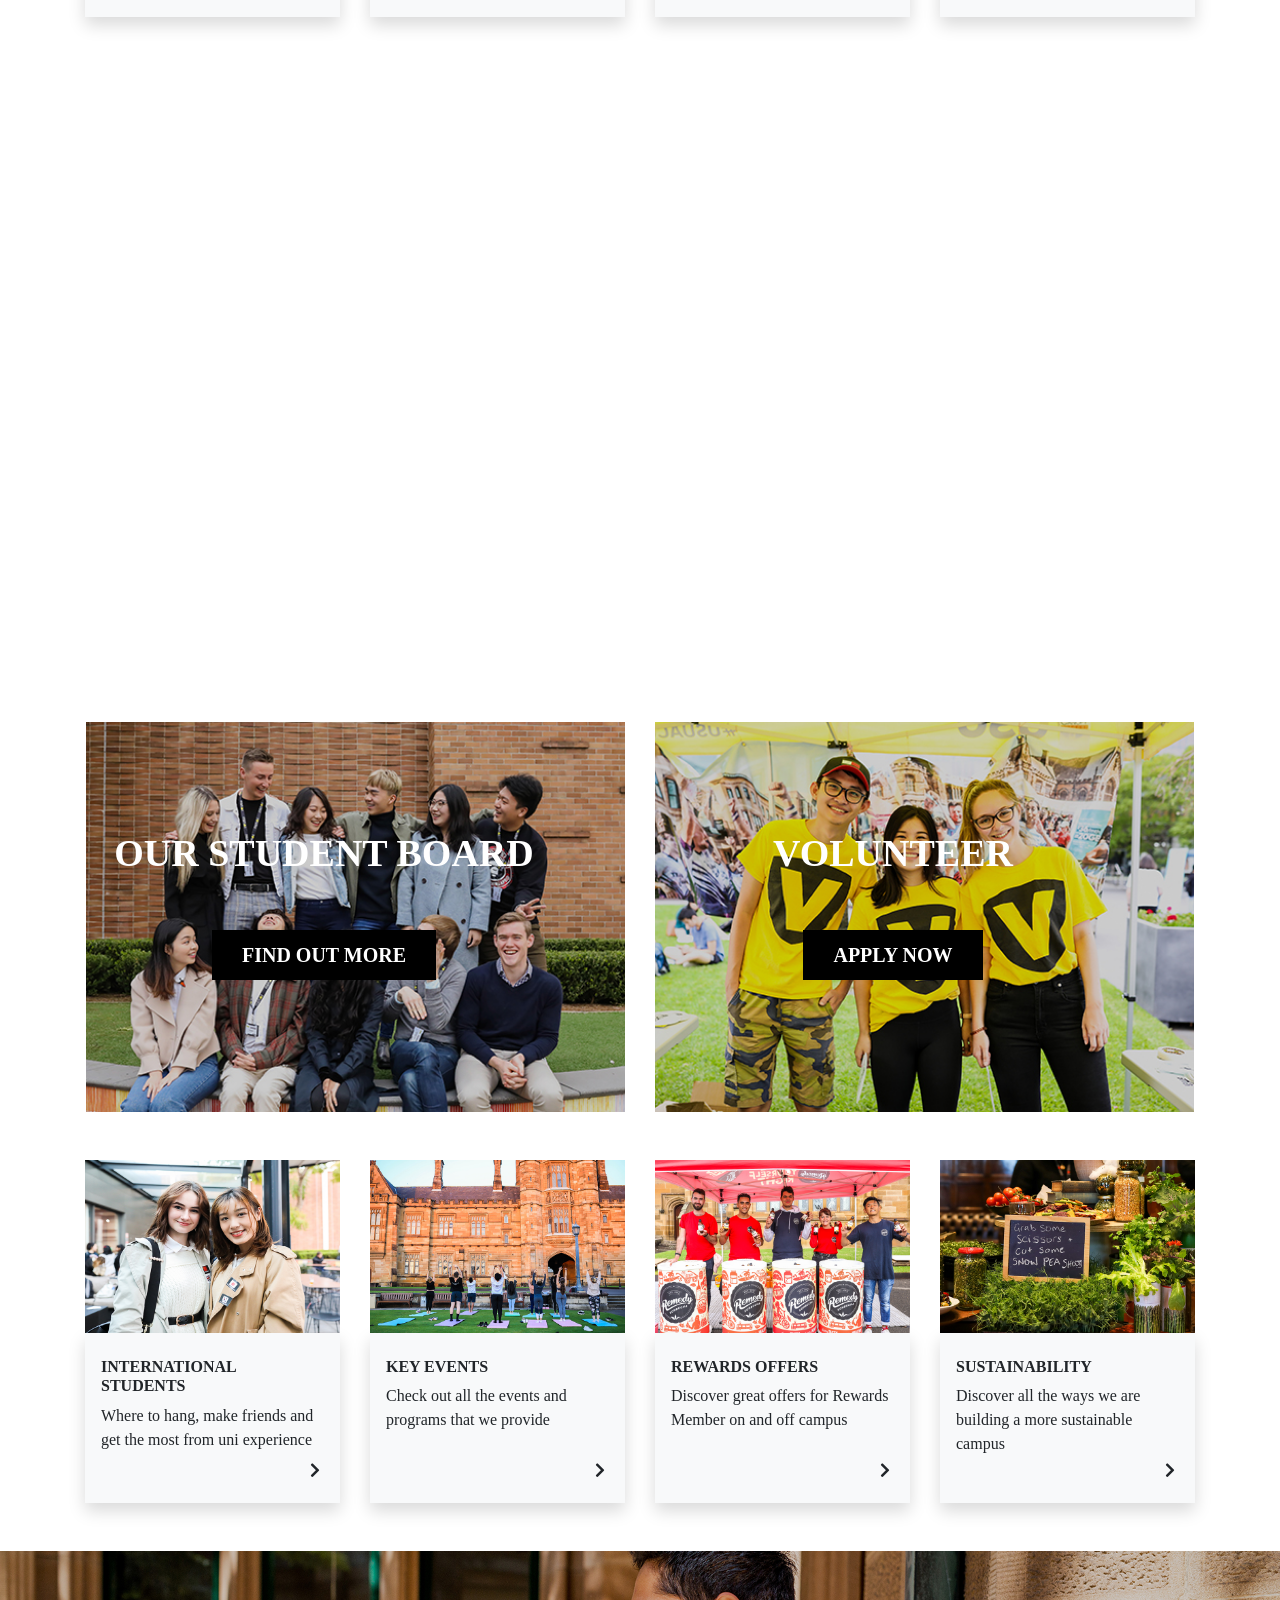
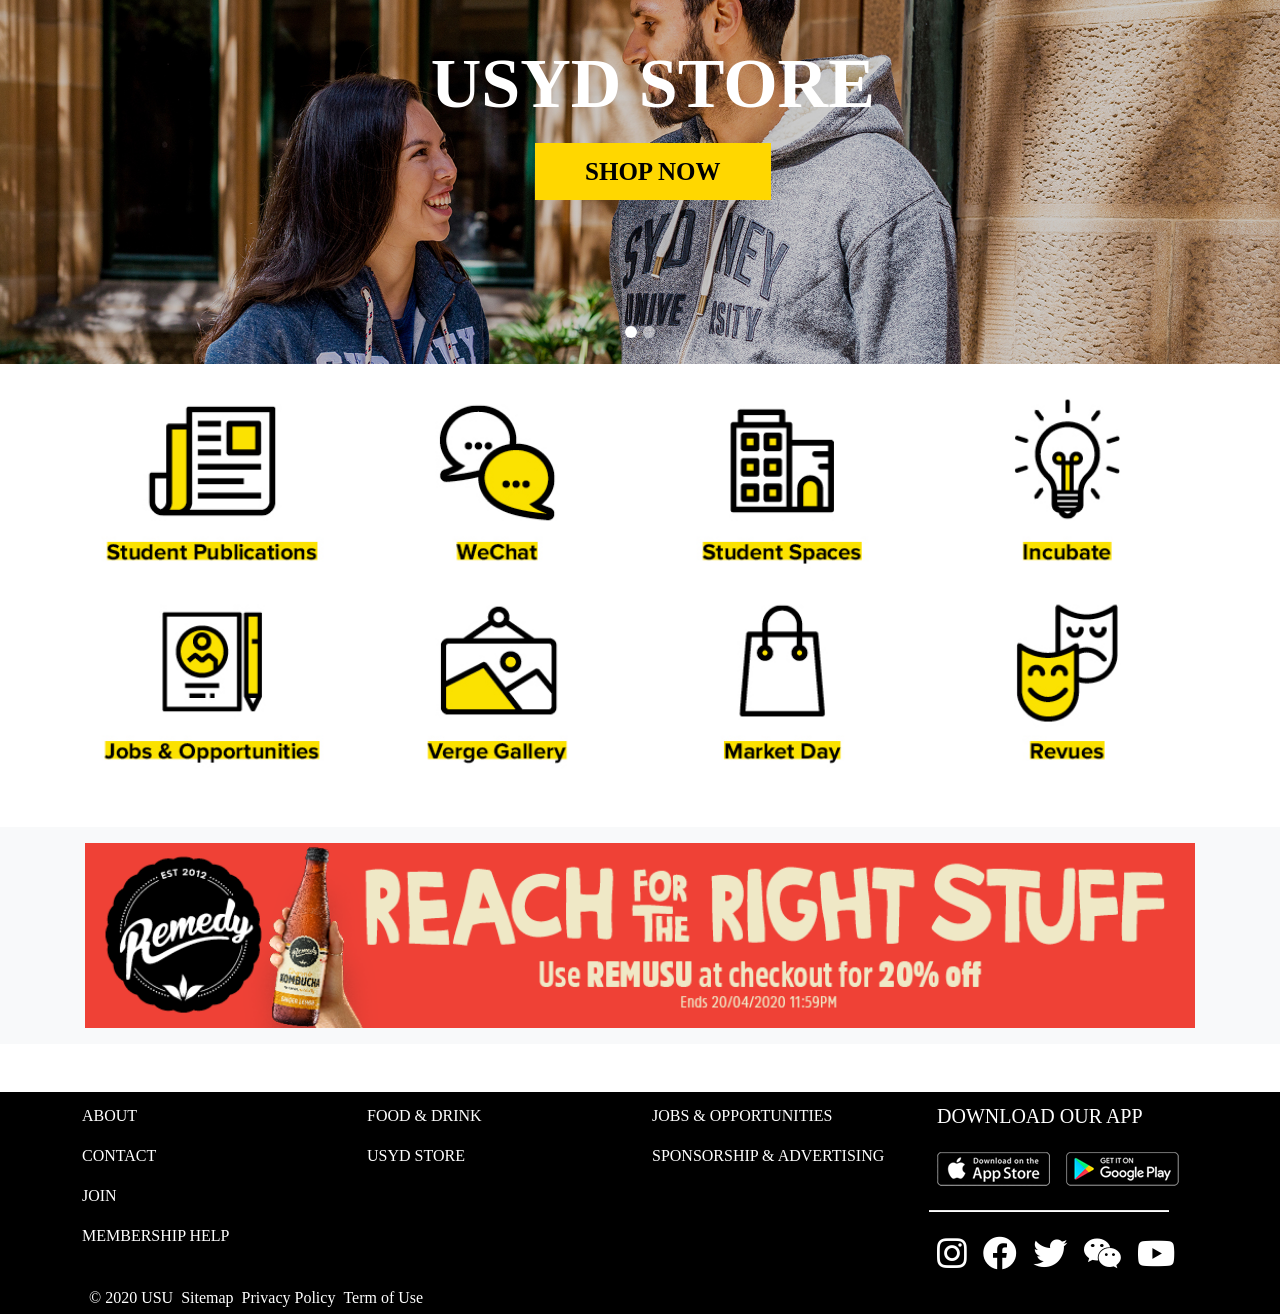
==== commit 96520bd7: "Code Updated with some changes" ====
--- a/home.html
+++ b/home.html
@@ -17,7 +17,6 @@
 
 </head>
 <body>
-
 
  <!-- navbar mobile starts from here -->
 <nav class="navbar navbar-expand-md nav_mobile position-relative bg-warning">
@@ -27,259 +26,6 @@
     <i class="fas fa-times" id="close" onclick="closeNav()"></i>
   </span>
 </nav>
-<div class="myNav overlay container" id="myNav">
-
-  <form class="form-inline p-4" >
-    <div class="input-group">
-      <input type="text" class="form-control" placeholder="Search" aria-label="Username" aria-describedby="basic-addon1">
-      <div class="input-group-prepend">
-        <span class="input-group-text search" id="basic-addon1">
-          <i class="fas fa-search icon"></i>
-        </span>
-      </div>
-    
-    </div>
-  </form>
-
-  <div class="row position-absolute container p-5">
-    
-    <div class="col-6 p-2 mb-3">
-       
-      <h4 class="text-white">About Us</h4>
-       
-      <div class="option">
-       <a href="">Our Student Board</a>
-      </div>
-      
-      <div class="option">
-       <a href="">Sustainability</a>
-      </div>
-      
-      <div class="option">
-       <a href="">Jobs & Opportunities</a>
-      </div>
-
-      <div class="option"> 
-       <a href="">Alumni & Friends</a>
-      </div> 
-       
-       
-      <div class="option">
-       <a href="">Contact Us</a>
-      </div>
-
-
-    </div>
-     <!-- col ends here -->
-
-
-    <div class="col-6  p-2 mb-3">
-       
-      <h4 class="text-white">Membership</h4>
-       
-      <div class="option">
-       <a href="">Join / Renew</a>
-      </div>
-      
-      <div class="option">
-       <a href="">Rewards Offers</a>
-      </div>
-      
-      <div class="option">
-       <a href="">Membership</a>
-      </div>
-
-      <div class="option"> 
-       <a href="">Help</a>
-      </div> 
-       
-       
-      <div class="option">
-       <a href="">USU App</a>
-      </div>
-
-
-    </div>
-     <!-- col ends here -->
-
-
-    <div class="col-6  p-2 mb-3">
-       
-      <h4 class="text-white">What's On</h4>
-       
-      <div class="option">
-       <a href="">Event Calendar</a>
-      </div>
-      
-      <div class="option">
-       <a href="">Key Events</a>
-      </div>
-      
-      <div class="option">
-       <a href="">Manning Bar</a>
-      </div>
-
-      <div class="option"> 
-       <a href="">Hermann's Bar</a>
-      </div> 
-       
-       
-      <div class="option">
-       <a href="">USU App</a>
-      </div>
-
-
-    </div>
-     <!-- col ends here -->
-
-     <div class="col-6  p-2 mb-3">
-       
-      <h4 class="text-white">Clubs & Socities</h4>
-       
-      <div class="option">
-       <a href="">Clubs & Societies A-Z</a>
-      </div>
-      
-      <div class="option">
-       <a href="">Start a club</a>
-      </div>
-      
-      <div class="option">
-       <a href="">Venue & Equipemtn Hire</a>
-      </div>
-
-      <div class="option"> 
-       <a href="">Clubs Portal</a>
-      </div> 
-       
-       
-      <div class="option">
-       <a href="">USU App</a>
-      </div>
-
-
-    </div>
-     <!-- col ends here -->
-
-
-     <div class="col-6 p-2 mb-3">
-       
-      <h4 class="text-white"> Get Involved</h4>
-       
-      <div class="option">
-       <a href="">Student Board Elections Volunteers</a>
-      </div>
-      
-      <div class="option">
-       <a href="">INCUBATE</a>
-      </div>
-      
-      <div class="option">
-       <a href="">MAD- Make a Difference</a>
-      </div>
-
-      <div class="option"> 
-       <a href=""> Palladian Cup</a>
-      </div> 
-       
-       
-      <div class="option">
-       <a href="">USU Creative Awards</a>
-      </div>
-
-      <div class="option">
-        <a href="">USU Markets</a>
-      </div>
-
-      <div class="option">
-        <a href="">Hermes</a>
-      </div>
-
-      <div class="option">
-        <a href="">Languaga Exchange</a>
-      </div>
-
-      <div class="option">
-        <a href="">Student Publications</a>
-      </div>
-
-
-
-    </div>
-     <!-- col ends here -->
-
-     <div class="col-6 p-2 mb-3">
-       
-      <h4 class="text-white">Uni Life</h4>
-       
-      <div class="option">
-       <a href="">International Students</a>
-      </div>
-      
-      <div class="option">
-       <a href="">Student Employement</a>
-      </div>
-      
-      <div class="option">
-       <a href="">WeChat</a>
-      </div>
-
-
-    </div>
-     <!-- col ends here -->
-
-    <div class="col-12 p-2 mb-2">
-       
-      <h4 class="text-white">Shop</h4>
-       
-      <div class="option">
-       <a href="">USYD STORE</a>
-      </div>
-
-      <div class="option">
-        <a href="">Graduation Hire</a>
-       </div>
-      
-    </div>
-     <!-- col ends here -->
-
-     
-    <div class="col-12 p-2 mb-2">
-       
-      <h4 class="text-white">Food & Drink</h4>
-      
-      <hr class="hr_white">
- 
-      <div class="social-media d-flex ">
- 
-        <i class='fab fa-instagram p-2'></i>
-        
-        <i class='fab fa-facebook p-2'></i>
-      
-        <i class='fab fa-twitter p-2'></i>
-      
-        <i class='fab fa-weixin p-2'></i>
-      
-        <i class='fab fa-youtube p-2'></i>
-     
-      </div>
-       
-      
-    </div>
-     <!-- col ends here -->
-
-
-
-
-  </div>
-   <!-- row ends here -->
-
-   
-
-</div>
-<!-- navbar ends here -->
-
-
 
 
  <!-- Desktop navbar starts from here -->
@@ -306,347 +52,258 @@
    
 </nav>
 
- <!-- Ipad mynav starts from here -->
-<div class="deskmyNav overlay" id="deskmyNav">
-
-  <!-- <form class="form-inline p-4">
+<div class="myNav overlay " id="myNav">
+  <form class="form-inline p-4 nav_mobile" >
     <div class="input-group">
       <input type="text" class="form-control" placeholder="Search" aria-label="Username" aria-describedby="basic-addon1">
       <div class="input-group-prepend">
         <span class="input-group-text search" id="basic-addon1">
-
           <i class="fas fa-search icon"></i>
         </span>
       </div>
     
     </div>
-  </form> -->
-  <div class="container p-3">
-  <div class="row">
-    
-    <div class="col-md-4 col-lg-3 p-4">
-       
-      <h4 class="text-white">About Us</h4>
-       
-      <div class="option">
-       <a href="">Our Student Board</a>
-      </div>
-      
-      <div class="option">
-       <a href="">Sustainability</a>
-      </div>
-      
-      <div class="option">
-       <a href="">Jobs & Opportunities</a>
-      </div>
-
-      <div class="option"> 
-       <a href="">Alumni & Friends</a>
-      </div> 
-       
-       
-      <div class="option">
-       <a href="">Contact Us</a>
-      </div>
-
-
-    </div>
-     <!-- col ends here -->
-
-
-    <div class="col-md-4 col-lg-3 p-4">
-       
-      <h4 class="text-white">Membership</h4>
-       
-      <div class="option">
-       <a href="">Join / Renew</a>
-      </div>
-      
-      <div class="option">
-       <a href="">Rewards Offers</a>
-      </div>
-      
-      <div class="option">
-       <a href="">Membership</a>
-      </div>
-
-      <div class="option"> 
-       <a href="">Help</a>
-      </div> 
-       
-       
-      <div class="option">
-       <a href="">USU App</a>
-      </div>
-
-
-    </div>
-     <!-- col ends here -->
-
-
-    <div class="col-md-4 col-lg-3 p-4">
-       
-      <h4 class="text-white">What's On</h4>
-       
-      <div class="option">
-       <a href="">Event Calendar</a>
-      </div>
-      
-      <div class="option">
-       <a href="">Key Events</a>
-      </div>
-      
-      <div class="option">
-       <a href="">Manning Bar</a>
-      </div>
-
-      <div class="option"> 
-       <a href="">Hermann's Bar</a>
-      </div> 
-       
-       
-      <div class="option">
-       <a href="">USU App</a>
-      </div>
-
-
-    </div>
-     <!-- col ends here -->
-
-     <div class="col-md-4 col-lg-3 p-4">
-       
-      <h4 class="text-white">Clubs & Socities</h4>
-       
-      <div class="option">
-       <a href="">Clubs & Societies A-Z</a>
-      </div>
-      
-      <div class="option">
-       <a href="">Start a club</a>
-      </div>
-      
-      <div class="option">
-       <a href="">Venue & Equipemtn Hire</a>
-      </div>
-
-      <div class="option"> 
-       <a href="">Clubs Portal</a>
-      </div> 
-       
-       
-      <div class="option">
-       <a href="">USU App</a>
-      </div>
-
-
-    </div>
-     <!-- col ends here -->
-
-
-     <div class="col-md-4 col-lg-3 p-4">
-       
-      <h4 class="text-white"> Get Involved</h4>
-       
-      <div class="option">
-       <a href="">Student Board Elections Volunteers</a>
-      </div>
-      
-      <div class="option">
-       <a href="">INCUBATE</a>
-      </div>
-      
-      <div class="option">
-       <a href="">MAD- Make a Difference</a>
-      </div>
-
-      <div class="option"> 
-       <a href=""> Palladian Cup</a>
-      </div> 
-       
-       
-      <div class="option">
-       <a href="">USU Creative Awards</a>
-      </div>
-
-      <div class="option">
-        <a href="">USU Markets</a>
-      </div>
-
-      <div class="option">
-        <a href="">Hermes</a>
-      </div>
-
-      <div class="option">
-        <a href="">Languaga Exchange</a>
-      </div>
-
-      <div class="option">
-        <a href="">Student Publications</a>
-      </div>
-
-
-
-    </div>
-     <!-- col ends here -->
-
-
-
-      
-     <div class="col-md-4 col-lg-7 p-4 ipad_col">
-    <div class="row ">
-     <div class="col-md-12 col-lg-4 p-4">
-       
-      <h4 class="text-white">Uni Life</h4>
-       
-      <div class="option">
-       <a href="">International Students</a>
-      </div>
-      
-      <div class="option">
-       <a href="">Student Employement</a>
-      </div>
-      
-      <div class="option">
-       <a href="">WeChat</a>
-      </div>
-
-
-    </div>
-     <!-- col ends here -->
-
-    <div class="col-md-12 col-lg-4 p-4">
-       
-      <h4 class="text-white">Shop</h4>
-       
-      <div class="option">
-       <a href="">USYD STORE</a>
-      </div>
-
-      <div class="option">
-        <a href="">Graduation Hire</a>
-       </div>
-      
-    </div>
-     <!-- col ends here -->
-
-     
-    <div class="col-md-12 col-lg-4 p-4">
-       
-      <h4 class="text-white">Food & Drink</h4>
-      
-      <hr class="hr_white">
- 
-      <div class="social-media d-flex ">
- 
-        <a href=""><i class='fab fa-instagram p-2'></i></a>
-        
-        <a href=""><i class='fab fa-facebook p-2'></i></a>
-      
-        <a href=""><i class='fab fa-twitter p-2'></i></a>
-      
-        <a href=""><i class='fab fa-weixin p-2'></i></a>
-      
-        <a href=""><i class='fab fa-youtube p-2'></i></a>
-     
-      </div>
-       
-      
-    </div>
-     <!-- col ends here -->
-    </div> 
-    <!-- internal row ends here -->
-
-    </div>
-    <!-- interntal col ends here -->
-
-    <div class="col-md-12 col-lg-3 p-4 desktop_col">
-       
-      <h4 class="text-white">Uni Life</h4>
-       
-      <div class="option">
-       <a href="">International Students</a>
-      </div>
-      
-      <div class="option">
-       <a href="">Student Employement</a>
-      </div>
-
-      <div class="option">
-        <a href="">Student Spaces</a>
-      </div>
-
-      <div class="option">
-        <a href="">Verge Gallery</a>
-      </div>
-      
-      <div class="option">
-       <a href="">WeChat</a>
-      </div>
-
-
-    </div>
-     <!-- col ends here -->
-
-    <div class="col-md-12 col-lg-3 p-4 desktop_col">
-       
-      <h4 class="text-white">Shop</h4>
-       
-      <div class="option">
-       <a href="">USYD STORE</a>
-      </div>
-
-      <div class="option">
-        <a href="">Graduation Hire</a>
-       </div>
-      
-    </div>
-     <!-- col ends here -->
-
-     
-    <div class="col-md-12 col-lg-3 p-4 desktop_col">
-       
-      <h4 class="text-white">Food & Drink</h4>
-      
-      <hr class="hr_white">
- 
-      <div class="social-media d-flex ">
- 
-        <a href=""><i class='fab fa-instagram p-2'></i></a>
-        
-       <a href=""><i class='fab fa-facebook p-2'></i></a> 
-      
-        <a href=""><i class='fab fa-twitter p-2'></i></a>
-      
-        <a href=""><i class='fab fa-weixin p-2'></i></a>
-      
-        <a href=""><i class='fab fa-youtube p-2'></i></a>
-     
-      </div>
-       
-      
-    </div>
-     <!-- col ends here -->
-
-
-
-  </div>
-   <!-- row ends here -->
-
-  </div> 
+  </form>
+
+  <div class="container p-5 p-sm-5 p-md-3 p-lg-3 p-xl-3 ">
+    <div class="row">
+      
+      <div class="col-6 col-md-4 col-lg-4 col-xl-3 p-sm-2 p-md-4 p-lg-4 p-lg-4 mb-3">
+        
+        <h4 class="text-white">About Us</h4>
+        
+        <div class="option">
+        <a href="">Our Student Board</a>
+        </div>
+        
+        <div class="option">
+        <a href="">Sustainability</a>
+        </div>
+        
+        <div class="option">
+        <a href="">Jobs & Opportunities</a>
+        </div>
+
+        <div class="option"> 
+        <a href="">Alumni & Friends</a>
+        </div> 
+        
+        
+        <div class="option">
+        <a href="">Contact Us</a>
+        </div>
+
+
+      </div>
+      <!-- col ends here -->
+
+
+      <div class="col-6 col-md-4 col-lg-4 col-xl-3 p-sm-2 p-md-4 p-lg-4 p-lg-4 mb-3">
+        
+        <h4 class="text-white">Membership</h4>
+        
+        <div class="option">
+        <a href="">Join / Renew</a>
+        </div>
+        
+        <div class="option">
+        <a href="">Rewards Offers</a>
+        </div>
+        
+        <div class="option">
+        <a href="">Membership</a>
+        </div>
+
+        <div class="option"> 
+        <a href="">Help</a>
+        </div> 
+        
+        
+        <div class="option">
+        <a href="">USU App</a>
+        </div>
+
+
+      </div>
+      <!-- col ends here -->
+
+
+      <div class="col-6 col-md-4 col-lg-4 col-xl-3 p-sm-2 p-md-4 p-lg-4 p-lg-4 mb-3">
+        
+        <h4 class="text-white">What's On</h4>
+        
+        <div class="option">
+        <a href="">Event Calendar</a>
+        </div>
+        
+        <div class="option">
+        <a href="">Key Events</a>
+        </div>
+        
+        <div class="option">
+        <a href="">Manning Bar</a>
+        </div>
+
+        <div class="option"> 
+        <a href="">Hermann's Bar</a>
+        </div> 
+        
+        
+        <div class="option">
+        <a href="">USU App</a>
+        </div>
+
+
+      </div>
+      <!-- col ends here -->
+
+      <div class="col-6 col-md-4 col-lg-4 col-xl-3 p-sm-2 p-md-4 p-lg-4 p-lg-4 mb-3">
+        
+        <h4 class="text-white">Clubs & Socities</h4>
+        
+        <div class="option">
+        <a href="">Clubs & Societies A-Z</a>
+        </div>
+        
+        <div class="option">
+        <a href="">Start a club</a>
+        </div>
+        
+        <div class="option">
+        <a href="">Venue & Equipemtn Hire</a>
+        </div>
+
+        <div class="option"> 
+        <a href="">Clubs Portal</a>
+        </div> 
+        
+        
+        <div class="option">
+        <a href="">USU App</a>
+        </div>
+
+
+      </div>
+      <!-- col ends here -->
+
+
+      <div class="col-6 col-md-4 col-lg-4 col-xl-3 p-sm-2 p-md-4 p-lg-4 p-lg-4 mb-3">
+        
+        <h4 class="text-white"> Get Involved</h4>
+        
+        <div class="option">
+        <a href="">Student Board Elections Volunteers</a>
+        </div>
+        
+        <div class="option">
+        <a href="">INCUBATE</a>
+        </div>
+        
+        <div class="option">
+        <a href="">MAD- Make a Difference</a>
+        </div>
+
+        <div class="option"> 
+        <a href=""> Palladian Cup</a>
+        </div> 
+        
+        
+        <div class="option">
+        <a href="">USU Creative Awards</a>
+        </div>
+
+        <div class="option">
+          <a href="">USU Markets</a>
+        </div>
+
+        <div class="option">
+          <a href="">Hermes</a>
+        </div>
+
+        <div class="option">
+          <a href="">Languaga Exchange</a>
+        </div>
+
+        <div class="option">
+          <a href="">Student Publications</a>
+        </div>
+
+
+
+      </div>
+      <!-- col ends here -->
+
+      <div class="col-6 col-md-4 col-lg-4 col-xl-3 p-sm-2 p-md-4 p-lg-4 p-lg-4 mb-3">
+        
+        <h4 class="text-white">Uni Life</h4>
+        
+        <div class="option">
+        <a href="">International Students</a>
+        </div>
+        
+        <div class="option">
+        <a href="">Student Employement</a>
+        </div>
+        
+        <div class="option">
+        <a href="">WeChat</a>
+        </div>
+
+
+      </div>
+      <!-- col ends here -->
+
+      <div class="col-6 col-md-4 col-lg-4 col-xl-3 p-sm-2 p-md-4 p-lg-4 p-lg-4 mb-2">
+        
+        <h4 class="text-white">Shop</h4>
+        
+        <div class="option">
+        <a href="">USYD STORE</a>
+        </div>
+
+        <div class="option">
+          <a href="">Graduation Hire</a>
+        </div>
+        
+      </div>
+      <!-- col ends here -->
+
+      
+      <div class="col-12 col-md-4 col-lg-4 col-xl-3 p-sm-2 p-md-4 p-lg-4 p-lg-4 mb-2">
+        
+        <h4 class="text-white">Food & Drink</h4>
+        
+        <hr class="hr_white">
+  
+        <div class="social-media d-flex ">
+  
+          <i class='fab fa-instagram p-2'></i>
+          
+          <i class='fab fa-facebook p-2'></i>
+        
+          <i class='fab fa-twitter p-2'></i>
+        
+          <i class='fab fa-weixin p-2'></i>
+        
+          <i class='fab fa-youtube p-2'></i>
+      
+        </div>
+        
+        
+      </div>
+      <!-- col ends here -->
+
+
+
+
+    </div>
+    <!-- row ends here -->
+  </div>
+  <!-- container ends here -->
+   
 
 </div>
-<!-- Ipad mynav ends here -->
 <!-- navbar ends here -->
-
-<!-- JS for desktop navbar -->
-<script>
- 
-
-</script>
-
-
-<!-- JS for desktop navbar -->
-
 
   <!-- carosuel stars from here -->
 
@@ -988,7 +645,7 @@
       
     </div>
 
-    <div class="col-12 col-md-6 col-lg-6 mb-3 position-relative">
+    <div class="col-12 col-md-6 col-lg-3 mb-3 position-relative">
 
      <img class="img-fluid " src="images/VolunteerDemoBox4.jpg" alt="volunteerdemo">
      
@@ -1299,124 +956,15 @@
   </div>
 
 
-<!-- footer_mobile stars from here -->
-<div class="footer_mobile p-2">
-
- <div class="shortcuts">
-
-  <div class="option p-2">
-    <a href="">ABOUT</a>
-  </div>  
-
-  <div class="option p-2">
-    <a href=""> CONTACT</a>
-  </div> 
-  
-  <div class="option p-2">
-    <a href=""> JOIN</a>
-  </div>
-
-  <div class="option p-2">
-    <a href="">MEMBERSHIP HELP</a>
-  </div>
-
-  <div class="option p-2">
-    <a href=""> FOOD & DRINK</a>
-  </div>
-
-  <div class="option p-2">
-    <a href="">USYD STORE</a>
-  </div>
-  
-  <div class="option p-2">
-    <a href="">JOBS & OPPORTUNITIES</a>
-  </div>
-  
-  <div class="option p-2">
-    <a href=""> SPONSORSHIP & ADVERTISING</a>
-  </div>
-
- </div>
- <!-- shortcut ends here -->
-
- <hr class="hr_white">
-
-<div class="app_details">
-
-  <h5 class="p-1">DOWNLOAD OUR APP</h5>
-
-  <div class="d-flex ">
-   
-    <img class="img-fluid p-1" src="images/app_store.png" alt="">
-
-    <img class="img-fluid p-1" src="images/play_store.png" alt="">
-
-  </div>
-   
-
-
-
-</div>
-<!-- app-details ends here -->
- 
-
-<hr class="hr_white">
-
-
-<div class="social-media d-flex ">
-
-  <a href=""><i class='fab fa-instagram p-2'></i></a>
-  
-  <a href=""><i class='fab fa-facebook p-2'></i></a>
-
-  <a href=""><i class='fab fa-twitter p-2'></i></a>
-
-  <a href=""><i class='fab fa-weixin p-2'></i></a>
-
-  <a href=""><i class='fab fa-youtube p-2'></i></a>
-</div>
-<!-- social_media link ends here -->
-
-
-
-
-<div class="other_shortcuts d-flex">
-
-  <div class="option p-1">
-    &copy; 2020 USU
-  </div>
-
-  <div class="option p-1">
-    Sitemap
-  </div>
-
-  <div class="option p-1">
-   Privacy Policy
-  </div>
-
-  <div class="option p-1">
-    Term of Use
-  </div>
-
-
-
-
-
-</div>
-
-
-</div>
-<!-- footer_mobile ends here -->
-
 
 
 <!-- footer_desktop stars from here -->
-<div class="footer_desktop">
+<div class="footer ">
 
   <div class="container">
  <div class="row">
  
-  <div class="col-12 p-2 col-md-4 p-3 col-lg-3">
+  <div class="col-12 col-md-4 col-lg-3 p-1 p-sm-1">
    <div class="option p-2">
      <a href="">ABOUT</a>
    </div>  
@@ -1436,7 +984,7 @@
   </div>
   <!-- col ends here -->
 
-  <div class="col-12 col-md-4 p-3 col-lg-3">
+  <div class="col-12 col-md-4 col-lg-3 p-1 p-sm-1">
  
    <div class="option p-2">
      <a href=""> FOOD & DRINK</a>
@@ -1449,7 +997,7 @@
   </div>
   <!-- col ends here -->
 
-  <div class="col- 12 col-md-4 p-3 col-lg-3">
+  <div class="col- 12 col-md-4 col-lg-3 p-1 p-sm-1">
    <div class="option p-2">
      <a href="">JOBS & OPPORTUNITIES</a>
    </div>
@@ -1463,23 +1011,20 @@
   
 
  
-   <div class="col-md-12 p-3  col-lg-3">
- 
-   <h5 class="p-1">DOWNLOAD OUR APP</h5>
+   <div class="col-md-12 col-lg-3 p-1 p-sm-1">
+ 
+   <h5 class="p-2 p-sm-2">DOWNLOAD OUR APP</h5>
  
    <div class="d-flex ">
     
-     <img class="img-fluid p-1" src="images/app_store.png" alt="">
- 
-     <img class="img-fluid p-1" src="images/play_store.png" alt="">
+     <img class="img-fluid p-2 p-sm-2" src="images/app_store.png" alt="">
+ 
+     <img class="img-fluid p-2 p-sm-2" src="images/play_store.png" alt="">
  
    </div>
     
  
- 
-  
- 
- <hr class="hr_white">
+ <hr class="hr_white ">
  
  
  <div class="social-media d-flex ">
@@ -1550,7 +1095,7 @@
   }
   
     function deskopenNav() {
-    document.getElementById("deskmyNav").style.height = "100%";
+    document.getElementById("myNav").style.height = "100%";
     document.getElementById("deskopen").style.display="none";
     document.getElementById("deskclose").style.display="block";
     document.getElementById("change").style.border="none";
@@ -1559,7 +1104,7 @@
   }
 
   function deskcloseNav() {
-    document.getElementById("deskmyNav").style.height = "0%";
+    document.getElementById("myNav").style.height = "0%";
      document.getElementById("deskopen").style.display="block";
       document.getElementById("deskclose").style.display="none";
       document.getElementById("change").style.border="none";
@@ -1570,18 +1115,7 @@
     document.getElementById("change").style.border="2px solid white";
   
   } 
-
-
-  
-
-
-
-
-
-
-
 </script>
-
 
 <!-- JS for navbar -->
 
--- a/style.css
+++ b/style.css
@@ -17,8 +17,6 @@
 
 
 
-
-
 /* mobile view starts from here */
 
 @media (max-width:767px) {
@@ -52,12 +50,12 @@
         z-index: 16;
     }
 
-    .navbar .logo{
+    .nav_mobile .logo{
         width: 175px;
     }
 
 
-    .navbar .icon{
+    .nav_mobile .icon{
         color:black; 
         font-size: 40px;
     }
@@ -209,51 +207,6 @@
         border: none;
     }
 
-    .footer_desktop{
-        display: none;
-    }
-
-    .footer_mobile{
-     background-color: black;
-    }
-
-    .footer_mobile .shortcuts a{
-        color: white;
-        text-decoration: none;
-    }
-
-    .footer_mobile .hr_white{
-        background-color: white;
-        width: 315px;
-        height: 1px;
-        margin-left: 0px;
-    }
-
-    .footer_mobile .app_details h5{
-        color: white;
-    }
-
-    .footer_mobile .social-media{
-        color: white;
-    }
-
-    .footer_mobile .social-media a{
-        text-decoration: none;
-        color: white;
-    }
-
-    .footer_mobile .social-media i{
-        font-size: 30px;
-    }
-
-    .footer_mobile .other_shortcuts{
-        color: white;
-    }
-
-    .footer_mobile .other_shortcuts .option{
-        font-size: 14px;
-    }
-
     #mobile_carousel .inside{
         text-align: center;
         width: 90%;
@@ -329,6 +282,52 @@
         border-radius: 50%;
         background-color: #ffffff;       
     }
+
+
+    /* footer starts from here */
+
+    .footer{
+        background-color: black;
+    }
+     
+    .footer  a{
+        color: white;
+        text-decoration: none;
+    }
+ 
+     
+    .footer .hr_white{
+        background-color: white;
+        width: 240px;
+        height: 1px;
+        margin-left: 10px;
+    }
+ 
+     
+    .footer  h5{
+        color: white;
+    }
+ 
+     
+    .footer .social-media{
+        color: white;
+    }
+ 
+     .footer .social-media a{
+        text-decoration: none;
+    }
+ 
+ 
+    .footer .social-media i{
+        font-size: 34px;
+    }
+     
+    .footer .other_shortcuts{
+        color: white;
+    }
+ 
+    /* footer ends here */
+ 
 
 }
 /* mobile view ends here */
@@ -394,34 +393,34 @@
         color: black;
     }
 
-    .deskmyNav .option a{
+    .myNav .option a{
         text-decoration: none;
         font-size: 16px;
         color: #d3d3d3;
     }
 
-    .deskmyNav .container .desktop_col{
-        display: none;
-    }
-
-    .deskmyNav  .hr_white{
+    .myNav .container .desktop_col{
+        display: none;
+    }
+
+    .myNav  .hr_white{
         background-color: white;
         width: 175px;
         height: 1px;
         margin-left: 0px;
     }
 
-    .deskmyNav .social-media{
-        color: white;
-    }
-
-    
-    .deskmyNav .social-media a{
+    .myNav .social-media{
+        color: white;
+    }
+
+    
+    .myNav .social-media a{
         text-decoration: none;
         color: white;
     }
 
-    .deskmyNav .social-media i{
+    .myNav .social-media i{
         font-size: 20px;
     }
 
@@ -528,46 +527,6 @@
         padding: 10px 30px;
         border: none; 
     } 
-
-
-    .footer_mobile{
-        display: none;
-    }
-    
-    .footer_desktop{  
-       background-color: black;
-    }
-    
-    .footer_desktop  a{
-        color: white;
-        text-decoration: none;
-    }
-    
-    .footer_desktop .hr_white{
-        background-color: white;
-        width: 315px;
-        height: 1px;
-        margin-left: 0px;
-    }
-    
-    .footer_desktop  h5{
-        color: white;
-    }
-    
-
-    .footer_desktop .social-media a{ 
-        text-decoration: none;
-        color: white;
-    }
-
-    .footer_mobile .social-media i{
-        font-size: 24px;
-    }
-    
-    .footer_desktop .other_shortcuts{
-        color: white;
-    }
-
 
     #mobile_carousel .inside{
         top: 40%;
@@ -641,6 +600,51 @@
         background-color: #ffffff;
     }
 
+    /* footer starts from here */
+
+    .footer{
+        background-color: black;
+    }
+     
+    .footer  a{
+        color: white;
+        text-decoration: none;
+    }
+ 
+     
+    .footer .hr_white{
+        background-color: white;
+        width: 240px;
+        height: 1px;
+        margin-left: 10px;
+    }
+ 
+     
+    .footer  h5{
+        color: white;
+    }
+ 
+     
+    .footer .social-media{
+        color: white;
+    }
+ 
+     .footer .social-media a{
+        text-decoration: none;
+    }
+ 
+ 
+    .footer .social-media i{
+        font-size: 34px;
+    }
+     
+    .footer .other_shortcuts{
+        color: white;
+    }
+ 
+    /* footer ends here */
+    
+
 }
 
 /* ipad view ends here */
@@ -650,16 +654,16 @@
 
 @media (min-width: 1024px) {
 
-      /* navbar code starts from here */
-
+    /* navbar code starts from here */
     .nav_mobile{
         display: none;
     }
+
     .nav_desktop {
-        background-color: #FFD700;     
-    }
-
-    .nav_desktop .icon{  
+        background-color: #FFD700;  
+    }
+
+    .nav_desktop .icon{
         background-color: #FFD700;
         color: black;
     }
@@ -693,6 +697,7 @@
         z-index: 16;
     }
 
+
     .nav_desktop .logo{
         width: 145px;
     }
@@ -702,44 +707,43 @@
         font-size:30px;
     }
 
-    .myNav .search {  
+    .myNav .search {
         background-color: #FFD700;
         color: black;
     }
 
-    
-    .deskmyNav .option a{
+    .myNav .option a{
         text-decoration: none;
         font-size: 16px;
         color: #d3d3d3;
     }
 
-    .deskmyNav .container .ipad_col{
-        display: none;
-    }
-
-
-    .deskmyNav  .hr_white{
+    .myNav .container .desktop_col{
+        display: none;
+    }
+
+    .myNav  .hr_white{
         background-color: white;
         width: 175px;
         height: 1px;
         margin-left: 0px;
     }
 
-
-
-    .deskmyNav .social-media a{
+    .myNav .social-media{
+        color: white;
+    }
+
+    
+    .myNav .social-media a{
         text-decoration: none;
         color: white;
     }
 
-
-    .deskmyNav .social-media i{
+    .myNav .social-media i{
         font-size: 20px;
     }
 
-  /* navbar code ends here */
-
+    /* navbar code ends here */
 
     .card_image{
         width: 100%;
@@ -852,54 +856,7 @@
         border: none;
         font-size: 20px;
     } 
-
-
-    .footer_mobile{
-        display: none;
-    }
-    
-
-    .footer_desktop{
-       background-color: black;
-    }
-    
-    .footer_desktop  a{
-        color: white;
-        text-decoration: none;
-    }
-
-    
-    .footer_desktop .hr_white{
-        background-color: white;
-        width: 240px;
-        height: 1px;
-        margin-left: 0px;
-    }
-
-    
-    .footer_desktop  h5{
-        color: white;
-    }
-
-    
-    .footer_desktop .social-media{
-        color: white;
-    }
-
-    .footer_desktop .social-media a{
-        text-decoration: none;
-    }
-
-
-    .footer_desktop .social-media i{
-        font-size: 34px;
-    }
-    
-    .footer_desktop .other_shortcuts{
-        color: white;
-    }
-
-
+    
     #mobile_carousel .inside{
         left: 16%;
         text-align: center;
@@ -980,6 +937,52 @@
     #desktop_carousel .mobile_appic{     
         display: none;
     }
+
+
+    /* footer starts from here */
+
+    .footer{
+        background-color: black;
+     }
+     
+     .footer  a{
+         color: white;
+         text-decoration: none;
+     }
+ 
+     
+     .footer .hr_white{
+         background-color: white;
+         width: 240px;
+         height: 1px;
+         margin-left: 0px;
+     }
+ 
+     
+     .footer  h5{
+         color: white;
+     }
+ 
+     
+     .footer .social-media{
+         color: white;
+     }
+ 
+     .footer .social-media a{
+         text-decoration: none;
+     }
+ 
+ 
+     .footer .social-media i{
+         font-size: 34px;
+     }
+     
+     .footer .other_shortcuts{
+         color: white;
+     }
+ 
+     /* footer ends here */
+ 
         
 }
 
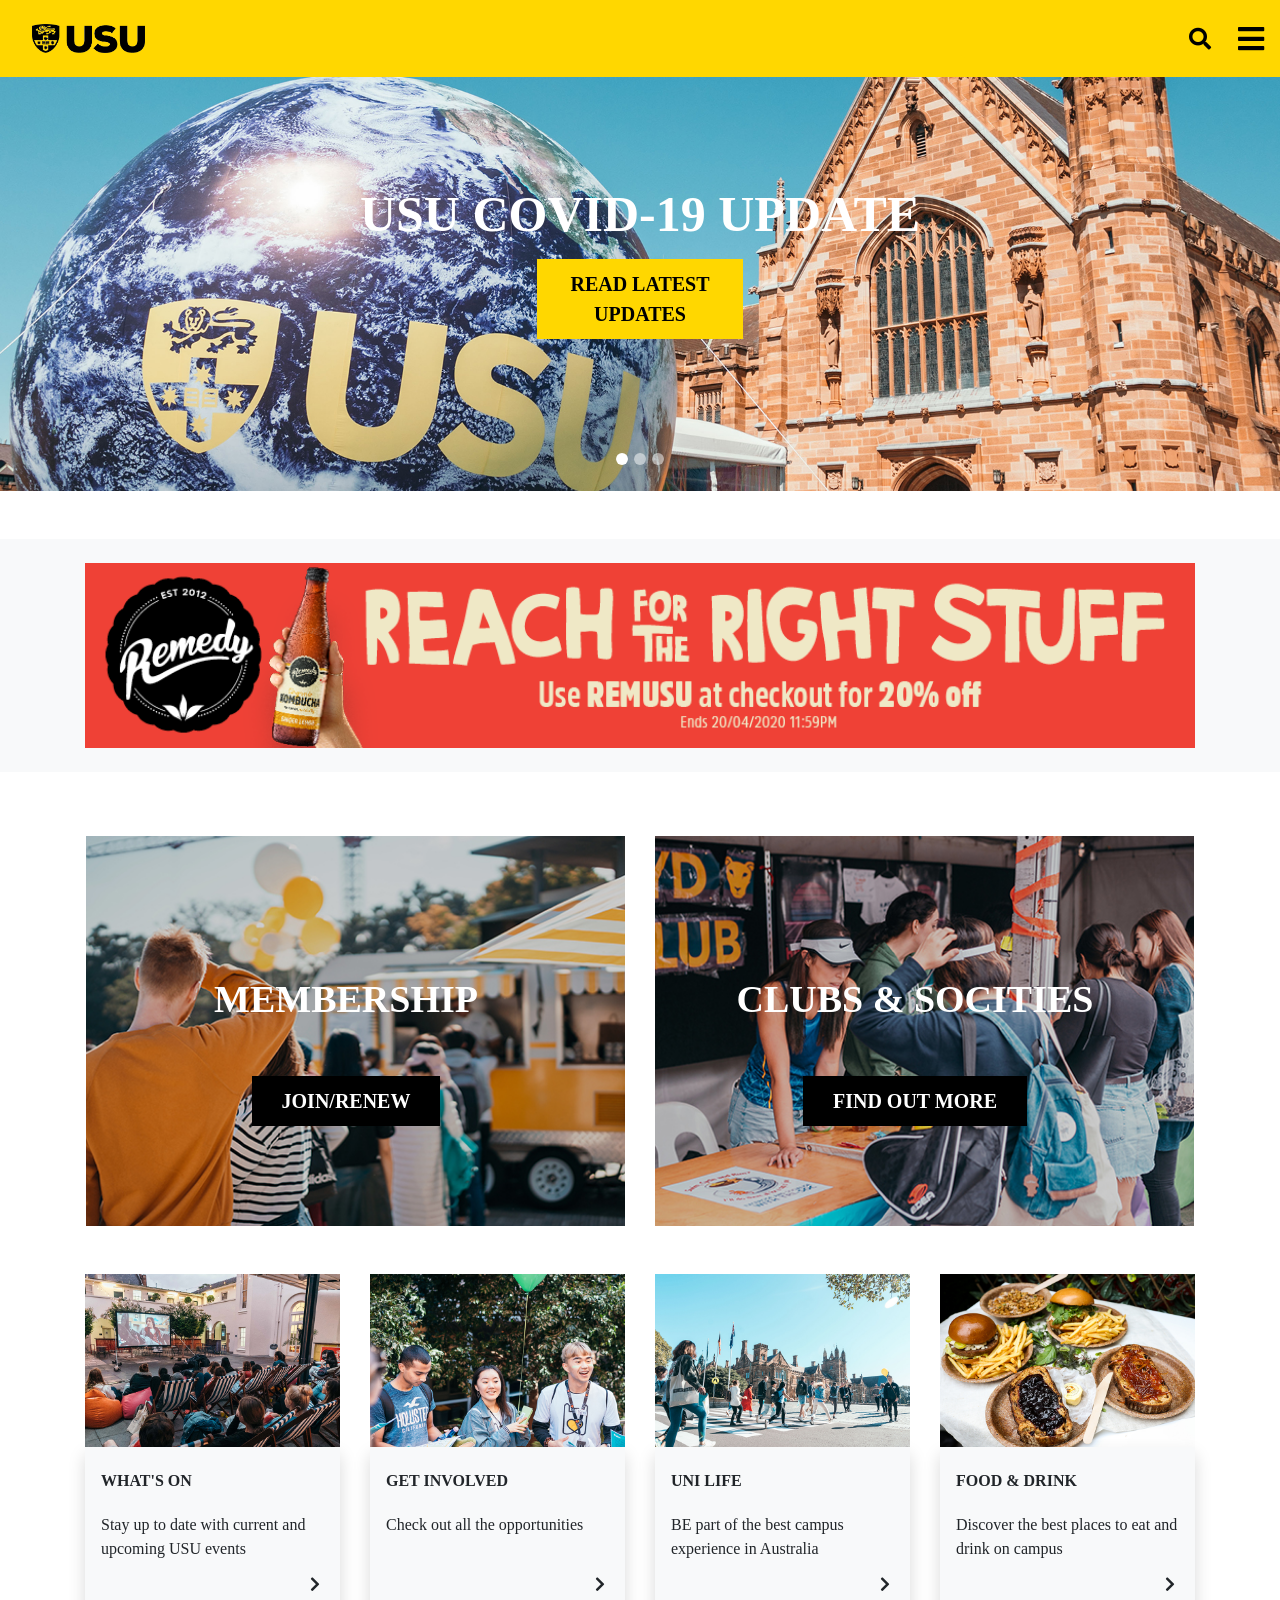
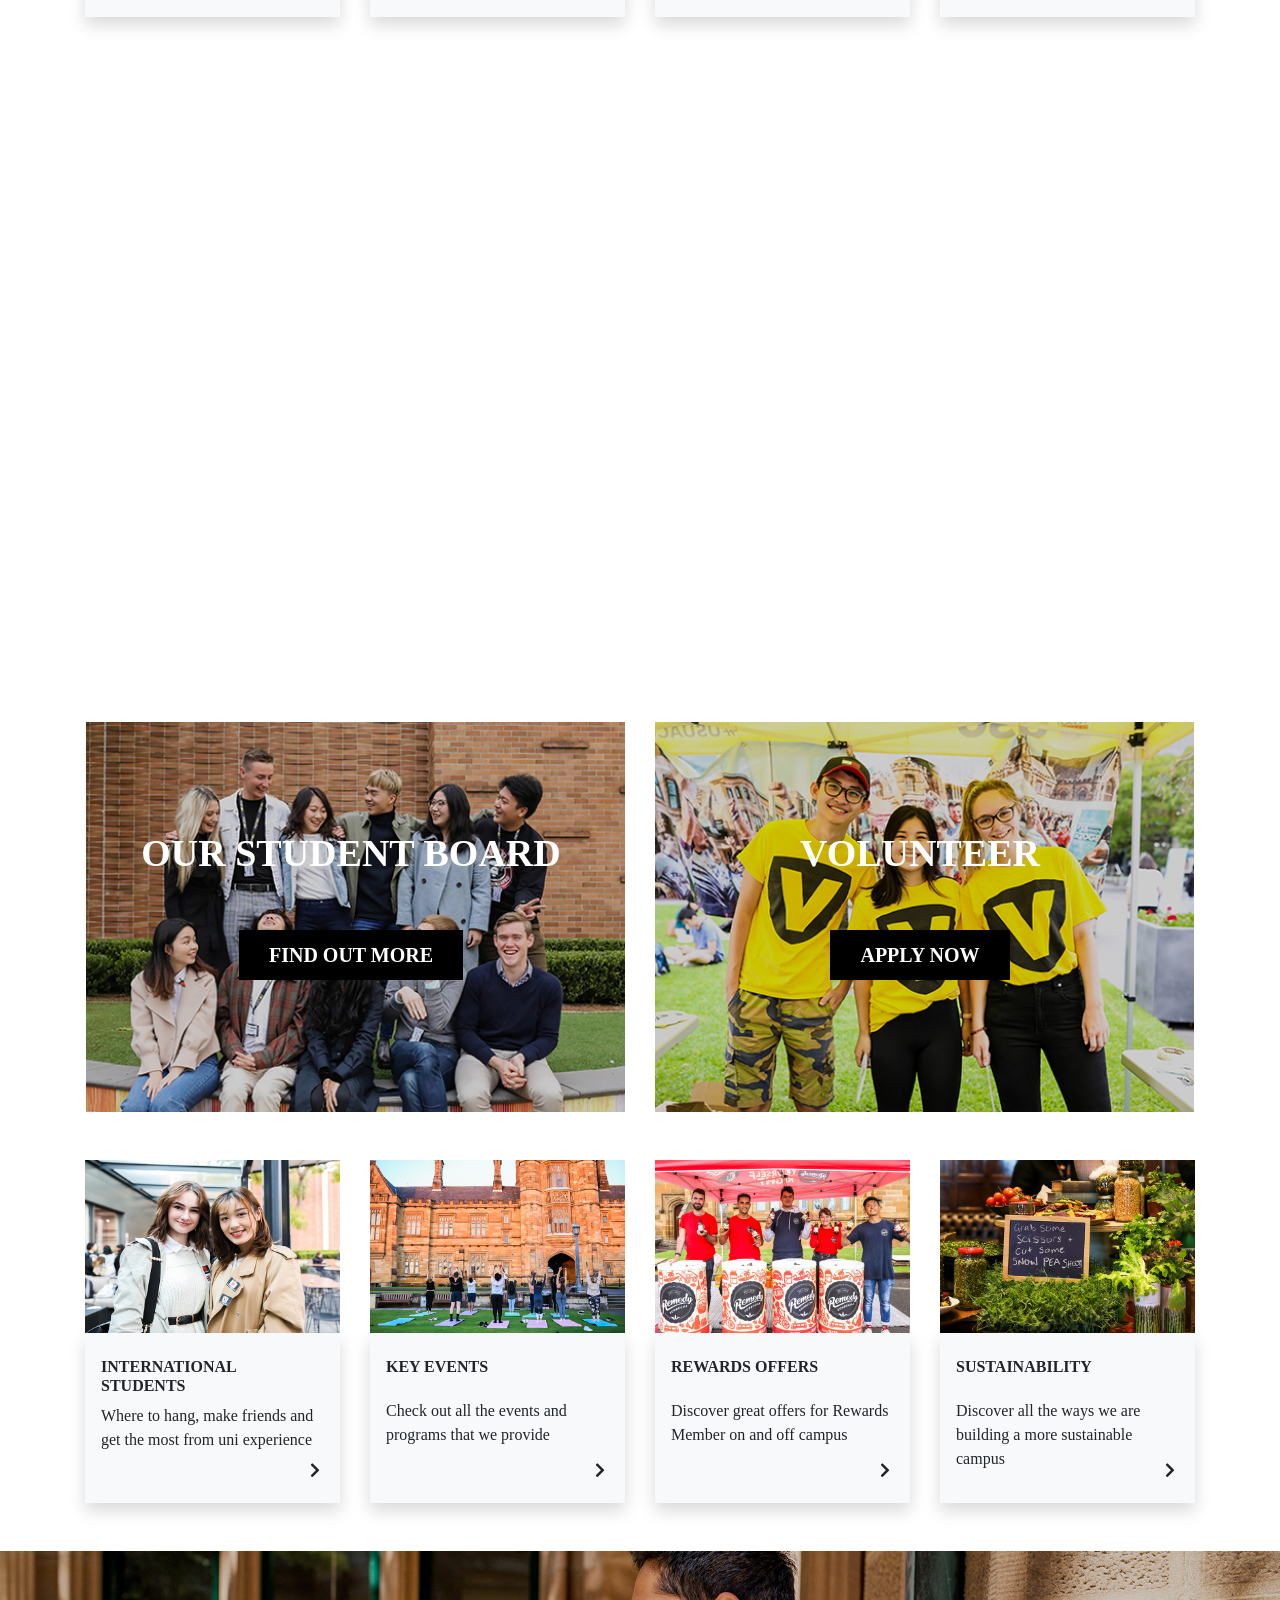
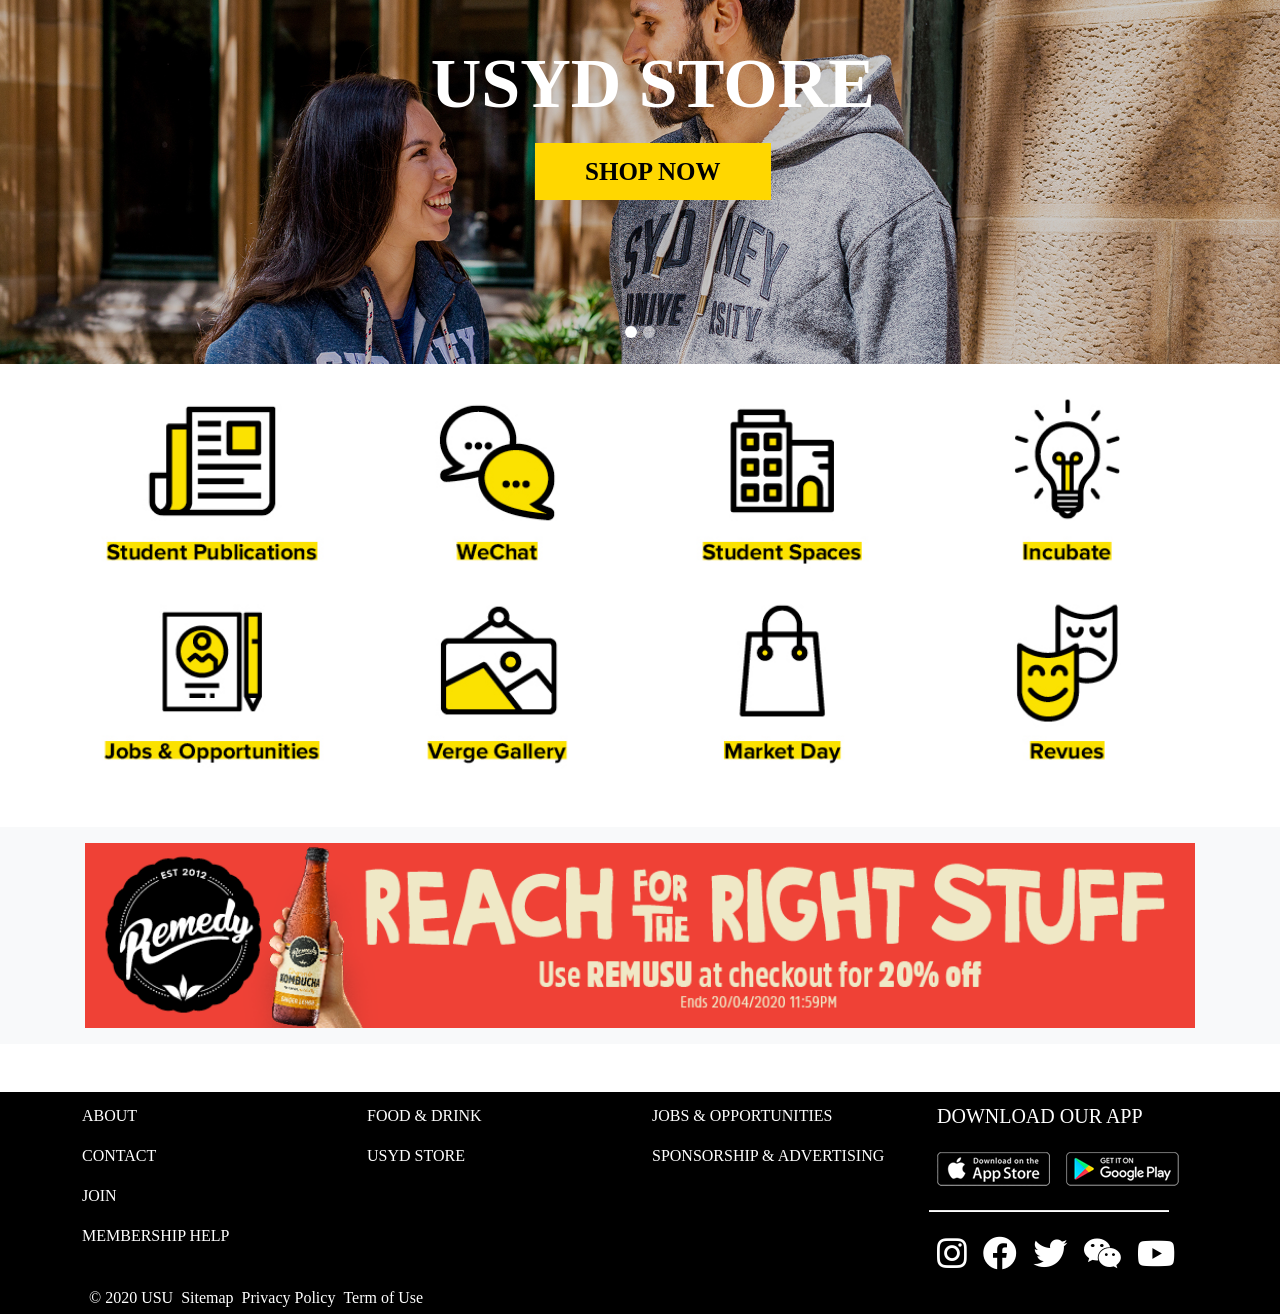
==== commit 280cb458: "Minor Update hase been made" ====
--- a/home.html
+++ b/home.html
@@ -54,7 +54,7 @@
 
 <div class="myNav overlay " id="myNav">
   <form class="form-inline p-4 nav_mobile" >
-    <div class="input-group">
+    <div class="input-group container">
       <input type="text" class="form-control" placeholder="Search" aria-label="Username" aria-describedby="basic-addon1">
       <div class="input-group-prepend">
         <span class="input-group-text search" id="basic-addon1">
@@ -421,7 +421,7 @@
 
     <div class="col-12 col-sm-12 col-md-6 col-lg-6 col-xl-6 mb-3 position-relative">
 
-     <img class="img-fluid " src="images/ClubsAndSocietiesBox2.jpg" alt="volunteerdemo">
+     <img class="img-fluid vol_img" src="images/ClubsAndSocietiesBox2.jpg" alt="volunteerdemo">
      
      <div class="head-btn container position-absolute ">
 
--- a/style.css
+++ b/style.css
@@ -57,7 +57,7 @@
 
     .nav_mobile .icon{
         color:black; 
-        font-size: 40px;
+        font-size: 25px;
     }
 
 
@@ -753,6 +753,14 @@
         min-height: 170px;
     }
 
+    .card_title h6{
+        min-height: 42px;
+    }
+
+    .card_title p{
+        min-height: 60px;
+    }
+
     .usu-card-web-icons .container .row .col-6 .mobile{
         display: none;
     }
@@ -809,7 +817,7 @@
         text-align: center;
         width: 450px;
         bottom: 132px;
-        left: 28px;
+        left: 55px;
     } 
     
     .volunteer-board .head-btn .header{
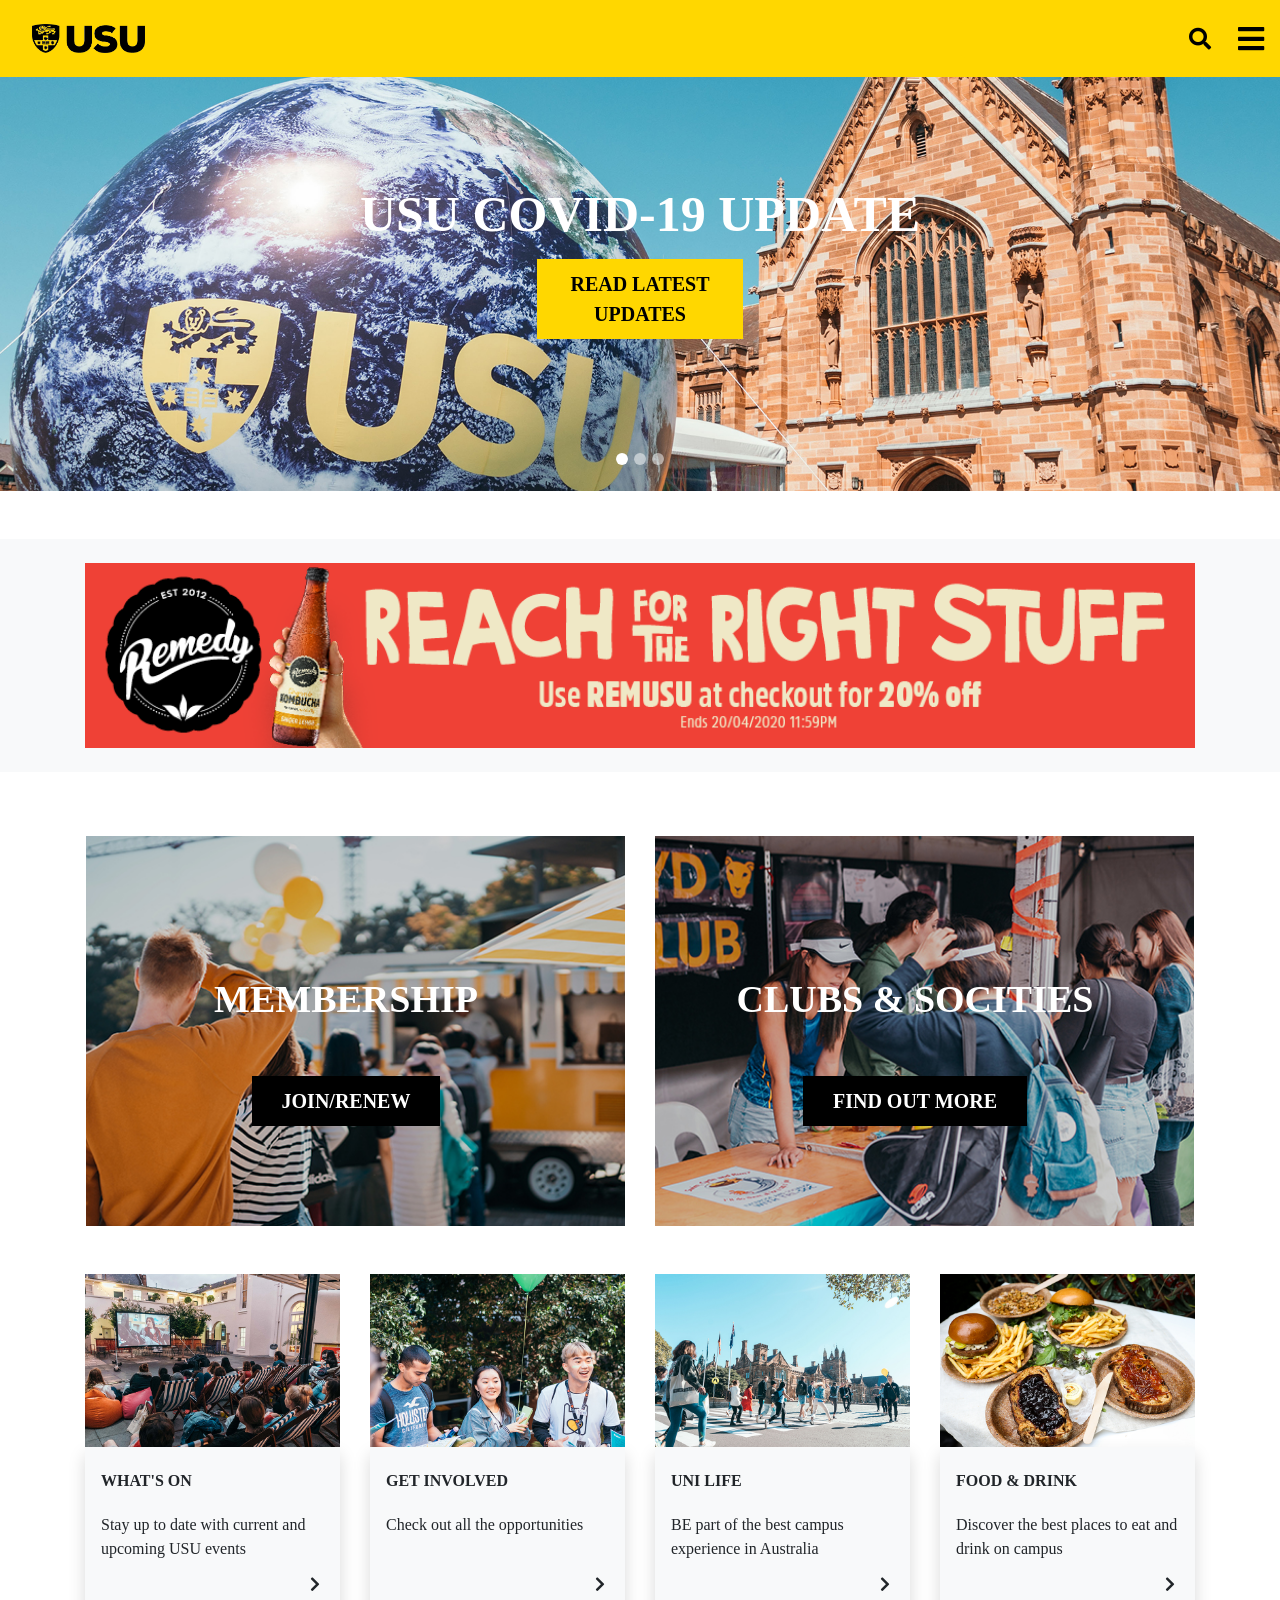
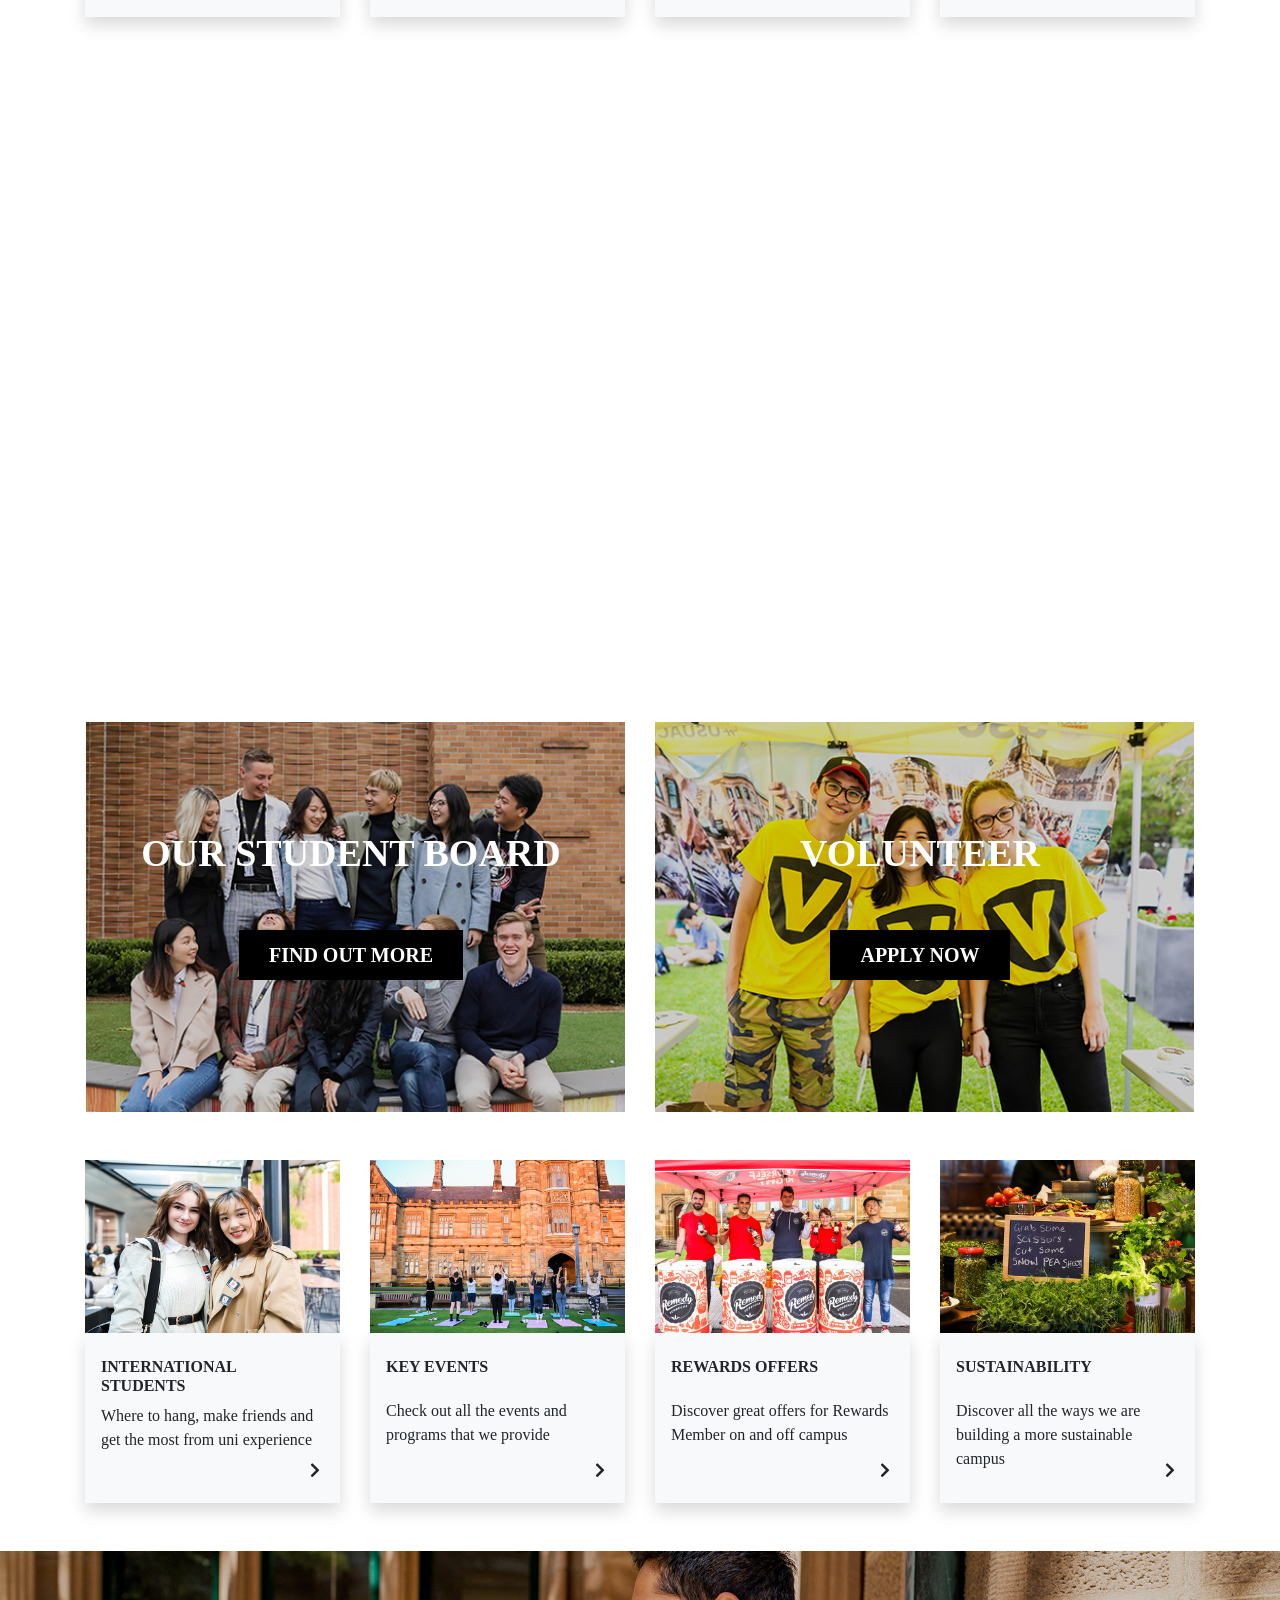
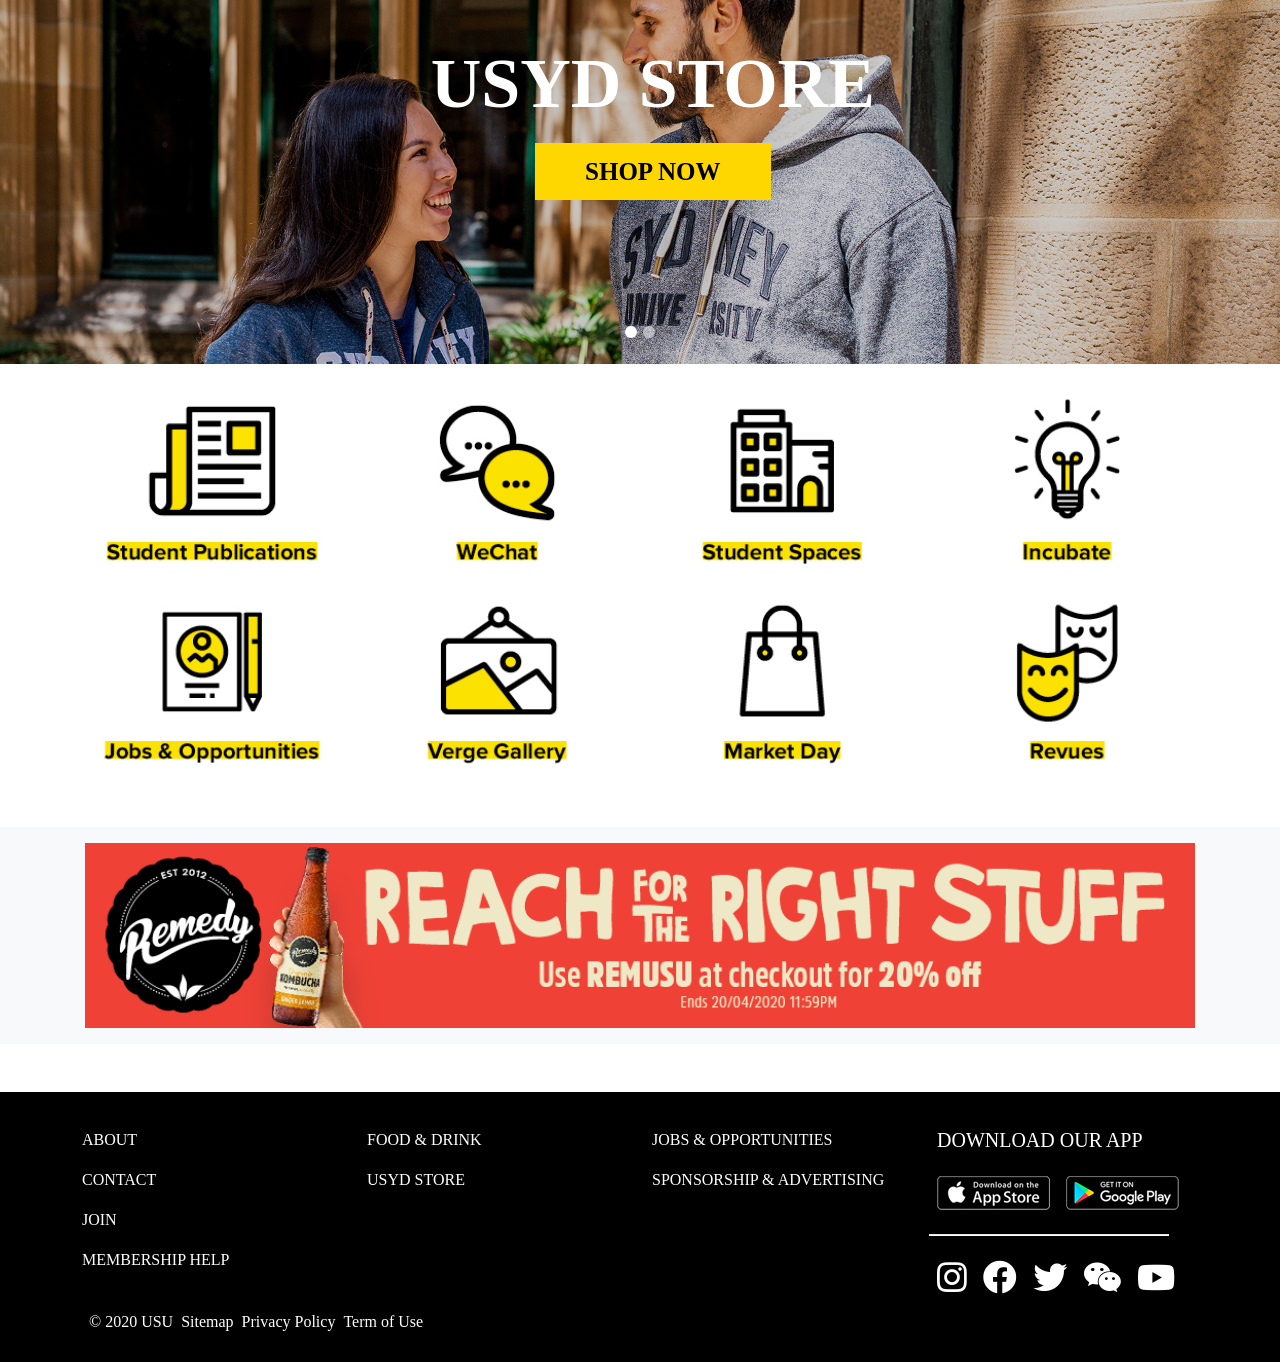
==== commit 8d7d4016: "Code Updated" ====
--- a/home.html
+++ b/home.html
@@ -4,20 +4,14 @@
     <meta charset="UTF-8">
     <meta name="viewport" content="width=device-width, initial-scale=1.0">
     <title>Sydney Union</title>
-
     <!-- bootstrap 4 cdn  -->
-    <link rel="stylesheet" href="https://cdn.jsdelivr.net/npm/bootstrap@4.6.2/dist/css/bootstrap.min.css">
-     
+    <link rel="stylesheet" href="https://cdn.jsdelivr.net/npm/bootstrap@4.6.2/dist/css/bootstrap.min.css"> 
     <!-- external css file -->
     <link rel="stylesheet" href="style.css">
-
     <!-- icons link -->
     <link rel="stylesheet" href="https://use.fontawesome.com/releases/v5.7.0/css/all.css" integrity="sha384-lZN37f5QGtY3VHgisS14W3ExzMWZxybE1SJSEsQp9S+oqd12jhcu+A56Ebc1zFSJ" crossorigin="anonymous">
-
-
 </head>
 <body>
-
  <!-- navbar mobile starts from here -->
 <nav class="navbar navbar-expand-md nav_mobile position-relative bg-warning">
   <a href=""><img class="img-fluid logo p-3" src="images/usu_logo.png" alt="Logo"></a>
@@ -26,12 +20,9 @@
     <i class="fas fa-times" id="close" onclick="closeNav()"></i>
   </span>
 </nav>
-
-
  <!-- Desktop navbar starts from here -->
  <nav class="navbar navbar-expand-md nav_desktop d-flex justify-content-between align-items-center">
   <a href=""><img class="img-fluid logo p-3" src="images/usu_logo.png" alt="Logo"></a>
- 
   <div class="d-flex justify-content-around">
   <form class="form-inline d-flex align-items-center mr-2">
     <div class="input-group" id="change">
@@ -47,9 +38,7 @@
     <i class="fas fa-bars icon pl-2" id="deskopen" onclick="deskopenNav()"></i>
     <i class="fas fa-times icon pl-2" id="deskclose" onclick="deskcloseNav()"></i>
   </div>
-
 </div>
-   
 </nav>
 
 <div class="myNav overlay " id="myNav">
@@ -61,463 +50,279 @@
           <i class="fas fa-search icon"></i>
         </span>
       </div>
-    
     </div>
   </form>
-
   <div class="container p-5 p-sm-5 p-md-3 p-lg-3 p-xl-3 ">
     <div class="row">
-      
-      <div class="col-6 col-md-4 col-lg-4 col-xl-3 p-sm-2 p-md-4 p-lg-4 p-lg-4 mb-3">
-        
+      <div class="col-6 col-md-4 col-lg-4 col-xl-3 p-sm-2 p-md-4 p-lg-4 p-lg-4 mb-3">  
         <h4 class="text-white">About Us</h4>
-        
         <div class="option">
         <a href="">Our Student Board</a>
         </div>
-        
         <div class="option">
         <a href="">Sustainability</a>
         </div>
-        
         <div class="option">
         <a href="">Jobs & Opportunities</a>
         </div>
-
         <div class="option"> 
         <a href="">Alumni & Friends</a>
         </div> 
-        
-        
         <div class="option">
         <a href="">Contact Us</a>
         </div>
-
-
       </div>
       <!-- col ends here -->
-
-
-      <div class="col-6 col-md-4 col-lg-4 col-xl-3 p-sm-2 p-md-4 p-lg-4 p-lg-4 mb-3">
-        
+      <div class="col-6 col-md-4 col-lg-4 col-xl-3 p-sm-2 p-md-4 p-lg-4 p-lg-4 mb-3"> 
         <h4 class="text-white">Membership</h4>
-        
         <div class="option">
         <a href="">Join / Renew</a>
-        </div>
-        
+        </div>  
         <div class="option">
         <a href="">Rewards Offers</a>
         </div>
-        
         <div class="option">
         <a href="">Membership</a>
         </div>
-
         <div class="option"> 
         <a href="">Help</a>
-        </div> 
-        
-        
+        </div>  
         <div class="option">
         <a href="">USU App</a>
         </div>
-
-
       </div>
       <!-- col ends here -->
-
-
-      <div class="col-6 col-md-4 col-lg-4 col-xl-3 p-sm-2 p-md-4 p-lg-4 p-lg-4 mb-3">
-        
-        <h4 class="text-white">What's On</h4>
-        
+      <div class="col-6 col-md-4 col-lg-4 col-xl-3 p-sm-2 p-md-4 p-lg-4 p-lg-4 mb-3">  
+        <h4 class="text-white">What's On</h4>    
         <div class="option">
         <a href="">Event Calendar</a>
-        </div>
-        
+        </div>  
         <div class="option">
         <a href="">Key Events</a>
-        </div>
-        
+        </div>  
         <div class="option">
         <a href="">Manning Bar</a>
         </div>
-
         <div class="option"> 
         <a href="">Hermann's Bar</a>
         </div> 
-        
-        
         <div class="option">
         <a href="">USU App</a>
         </div>
-
-
       </div>
       <!-- col ends here -->
-
-      <div class="col-6 col-md-4 col-lg-4 col-xl-3 p-sm-2 p-md-4 p-lg-4 p-lg-4 mb-3">
-        
-        <h4 class="text-white">Clubs & Socities</h4>
-        
+      <div class="col-6 col-md-4 col-lg-4 col-xl-3 p-sm-2 p-md-4 p-lg-4 p-lg-4 mb-3"> 
+        <h4 class="text-white">Clubs & Socities</h4>  
         <div class="option">
         <a href="">Clubs & Societies A-Z</a>
         </div>
-        
         <div class="option">
         <a href="">Start a club</a>
         </div>
-        
         <div class="option">
         <a href="">Venue & Equipemtn Hire</a>
         </div>
-
         <div class="option"> 
         <a href="">Clubs Portal</a>
         </div> 
-        
-        
         <div class="option">
         <a href="">USU App</a>
         </div>
-
-
       </div>
       <!-- col ends here -->
-
-
       <div class="col-6 col-md-4 col-lg-4 col-xl-3 p-sm-2 p-md-4 p-lg-4 p-lg-4 mb-3">
-        
         <h4 class="text-white"> Get Involved</h4>
-        
         <div class="option">
         <a href="">Student Board Elections Volunteers</a>
         </div>
-        
         <div class="option">
         <a href="">INCUBATE</a>
-        </div>
-        
+        </div> 
         <div class="option">
         <a href="">MAD- Make a Difference</a>
         </div>
-
         <div class="option"> 
         <a href=""> Palladian Cup</a>
         </div> 
-        
-        
         <div class="option">
         <a href="">USU Creative Awards</a>
         </div>
-
         <div class="option">
           <a href="">USU Markets</a>
         </div>
-
         <div class="option">
           <a href="">Hermes</a>
         </div>
-
         <div class="option">
           <a href="">Languaga Exchange</a>
         </div>
-
         <div class="option">
           <a href="">Student Publications</a>
         </div>
-
-
-
       </div>
       <!-- col ends here -->
-
-      <div class="col-6 col-md-4 col-lg-4 col-xl-3 p-sm-2 p-md-4 p-lg-4 p-lg-4 mb-3">
-        
+      <div class="col-6 col-md-4 col-lg-4 col-xl-3 p-sm-2 p-md-4 p-lg-4 p-lg-4 mb-3"> 
         <h4 class="text-white">Uni Life</h4>
-        
         <div class="option">
         <a href="">International Students</a>
         </div>
-        
         <div class="option">
         <a href="">Student Employement</a>
         </div>
-        
         <div class="option">
         <a href="">WeChat</a>
         </div>
-
-
       </div>
       <!-- col ends here -->
-
-      <div class="col-6 col-md-4 col-lg-4 col-xl-3 p-sm-2 p-md-4 p-lg-4 p-lg-4 mb-2">
-        
+      <div class="col-6 col-md-4 col-lg-4 col-xl-3 p-sm-2 p-md-4 p-lg-4 p-lg-4 mb-2">  
         <h4 class="text-white">Shop</h4>
-        
         <div class="option">
         <a href="">USYD STORE</a>
         </div>
-
         <div class="option">
           <a href="">Graduation Hire</a>
-        </div>
-        
+        </div> 
       </div>
       <!-- col ends here -->
-
-      
       <div class="col-12 col-md-4 col-lg-4 col-xl-3 p-sm-2 p-md-4 p-lg-4 p-lg-4 mb-2">
-        
         <h4 class="text-white">Food & Drink</h4>
-        
         <hr class="hr_white">
-  
         <div class="social-media d-flex ">
-  
           <i class='fab fa-instagram p-2'></i>
-          
           <i class='fab fa-facebook p-2'></i>
-        
           <i class='fab fa-twitter p-2'></i>
-        
           <i class='fab fa-weixin p-2'></i>
-        
           <i class='fab fa-youtube p-2'></i>
-      
-        </div>
-        
-        
+        </div>
       </div>
       <!-- col ends here -->
-
-
-
-
     </div>
     <!-- row ends here -->
   </div>
   <!-- container ends here -->
-   
-
 </div>
 <!-- navbar ends here -->
 
-  <!-- carosuel stars from here -->
-
+<!-- carosuel stars from here -->
 <div id="desktop_carousel" class="carousel slide position-relative" data-ride="carousel">
-
-
     <ul class="carousel-indicators" id="carosusel-indi">
       <li data-target="#demo" data-slide-to="0" class="active"></li>
       <li data-target="#demo" data-slide-to="1"></li>
       <li data-target="#demo" data-slide-to="2"></li>
     </ul>
-
-   
     <div class="carousel-inner ">
       <div class="carousel-item active">
         <img class="img-fluid mobile_appic" src="images/apppic.jpg" alt="Grad">
         <img class="img-fluid desktop_home" src="images/Websitehomepageheader.jpg" alt="Grad">
-        <div class="inside position-absolute">
-            
+        <div class="inside position-absolute">    
           <div class="header text-white mb-auto">
               USU COVID-19 UPDATE
           </div>
-
           <div class="btn">
             <button class="buttn text-black font-weight-bold">READ LATEST UPDATES</button>
           </div>
-
-        </div>
-      
-      </div>
-
+        </div>
+      </div>
       <div class="carousel-item">
         <img class="img-fluid mobile_members" src="images/MembershipSlide2Slider1Mobile.jpg" alt="Grad">
         <img class="img-fluid desktop_members" src="images/MembershipSlide2Slider1Desktop.jpg" alt="Grad">
-        <div class="inside position-absolute">
-            
+        <div class="inside position-absolute">      
           <div class="header text-white mb-auto">
-              MEMBERSHIP
-          </div>
-
+            MEMBERSHIP
+          </div>
           <div class="btn">
             <button class="buttn text-black font-weight-bold">JOIN NOW</button>
           </div>
         </div>
-      
-      </div>
-
+      </div>
       <div class="carousel-item ">
         <img class="img-fluid desktop_web" src="images/webcarousel-1920x630.jpg" alt="web_Car">
         <img class="img-fluid mobile_web" src="images/webcarousel-mob-750x750.jpg" alt="web_Car">
-        <div class="inside position-absolute">
-            
+        <div class="inside position-absolute">   
           <div class="header text-white mb-auto">
-                BOARD NOMINATIONS OPEN
-          </div>
-
+            BOARD NOMINATIONS OPEN
+          </div>
           <div class="btn">
             <button class="buttn text-black font-weight-bold">NOMINATE NOW</button>
           </div>
-
-        </div>
-      </div>
-
-
-  
-
-    </div>
-
-
-
+        </div>
+      </div>
+    </div>
 </div>
 <!-- carosuel ends here -->
-
-
-
-  <div class="mob_img py-5 bg-light my-5">
-    <img class="img-fluid mob_img" src="images/Web-Mob-750x280.png" alt="web_mobile">
-  </div>
-   
-  
-  <div class="desk_img py-4 bg-light my-5">
+<div class="mob_img py-5 bg-light my-5">
+  <img class="img-fluid mob_img" src="images/Web-Mob-750x280.png" alt="web_mobile">
+</div> 
+<div class="desk_img py-4 bg-light my-5">
     <div class="container">
-      <img class="img-fluid desk_img" src="images/Web-Desktop1080x180.png" alt="web_desktop">
-    </div>
-  </div>
-
-
-
-  
-  <!-- member-box mobile starts from here -->
- <div class="member_box mb-3 mobile_member">
-  
-  <div class="row">
-   
+    <img class="img-fluid desk_img" src="images/Web-Desktop1080x180.png" alt="web_desktop">
+    </div>
+</div>
+<!-- member-box mobile starts from here -->
+<div class="member_box mb-3 mobile_member">
+  <div class="row"> 
     <div class="col-12 col-sm-12 col-md-6 col-lg-6 col-xl-6 mb-3 position-relative">
-      <img class="img-fluid vol_img" src="images/MembershipBox1.jpg" alt="student_board">
-      
+      <img class="img-fluid vol_img" src="images/MembershipBox1.jpg" alt="student_board">   
         <div class="head-btn container position-absolute ">
-
           <div class="header mb-5 text-white font-weight-bold">
             MEMBERSHIP
           </div>
-
           <div class="bttn">
-
             <button class="buttn text-white text-white font-weight-bold">JOIN/RENEW</button>
-
           </div>                  
-
-
-        </div>
-      
-      
-    </div>
-
+        </div>
+    </div>
     <div class="col-12 col-sm-12 col-md-6 col-lg-6 col-xl-6 mb-3 position-relative">
-
      <img class="img-fluid vol_img" src="images/ClubsAndSocietiesBox2.jpg" alt="volunteerdemo">
-     
      <div class="head-btn container position-absolute ">
-
       <div class="header mb-5 text-white font-weight-bold">
-       CLUB & SOCITIES
-      </div>
-
+        CLUB & SOCITIES
+      </div>
       <div class="bttn">
-
         <button class="buttn text-white text-white font-weight-bold">FIND OUT MORE</button>
-
       </div>                  
-
-
-    </div>
-
-    </div>
-
-
+    </div>
+   </div>
   </div>
   <!-- row ends here -->
-
-
  </div>
  <!-- member-box mobile ends here -->
-
-
-
-   <!-- member-box desktop starts from here -->
-   <div class="member_box mb-3 p-3 container desktop_member">
-  
-    <div class="row">
-     
+<!-- member-box desktop starts from here -->
+<div class="member_box mb-3 p-3 container desktop_member">
+    <div class="row"> 
       <div class="col-12 col-md-6 col-lg-6 col-xl-6  mb-3">
-        <img class="img-fluid vol_img" src="images/MembershipBox1.jpg" alt="student_board">
-           
+        <img class="img-fluid vol_img" src="images/MembershipBox1.jpg" alt="student_board">    
         <div class="head-btn position-absolute ">
-
           <div class="header mb-5 text-white font-weight-bold">
             MEMBERSHIP
           </div>
-
           <div class="bttn">
-
             <button class="buttn text-white text-white font-weight-bold">JOIN/RENEW</button>
-
           </div>                  
-
-
-        </div>
-
-
-
-      </div>
-  
+        </div>
+      </div>
       <div class="col-12 col-md-6 col-lg-6 col-xl-6  mb-3">
-  
        <img class="img-fluid vol_img" src="images/ClubsAndSocietiesBox2.jpg" alt="volunteerdemo">
-        
        <div class="head-btn position-absolute ">
-
         <div class="header mb-5 text-white font-weight-bold">
           CLUBS & SOCITIES
         </div>
-  
         <div class="bttn">
-  
           <button class="buttn text-white text-white font-weight-bold">FIND OUT MORE</button>
-  
         </div>                  
-  
-  
-      </div>
-       
-      
-      </div>
-  
+      </div>
+    </div>
     </div>
     <!-- row ends here -->
-  
-  
-   </div>
+  </div>
    <!-- member-box desktop ends here -->
 
-
-  <div class="unilive-card container">
-   
+<div class="unilive-card container">
     <div class="row ">  
-
-      <div class="col-12 col-md-6 col-lg-3">
+      <div class="col-12 col-sm-12 col-md-6 col-lg-3">
         <img class="card_image mobile_uni " src="images/WhatsOnCard1Mobile.jpg" alt="whatson_mobile">
         <img class="card_image desktop_uni " src="images/WhatsOnCard1Desktop.jpg" alt="whatson_desktop">
-        
-     
         <div class="position-relative shadow  p-3 mb-5 bg-light card_title">
-        
             <div>
               <h6 class="pt-2 font-weight-bold">WHAT'S ON</h6>
               <p>
@@ -527,15 +332,10 @@
               <i class="icon fa fa-chevron-right position-absolute "></i>  
             </div> 
         </div>
-      
-      
-      </div>
-  
-  
-      <div class="col-12 col-md-6 col-lg-3">
+      </div>
+      <div class="col-12 col-sm-12 col-md-6 col-lg-3">
         <img class="card_image mobile_uni " src="images/GetInvolvedCard2Mobile.jpg" alt="getinvolve_mobile">
-        <img class="card_image desktop_uni " src="images/GetInvolvedCard2Desktop.jpg" alt="getinvolve_desktop">
-        
+        <img class="card_image desktop_uni " src="images/GetInvolvedCard2Desktop.jpg" alt="getinvolve_desktop">    
       <div class="position-relative shadow p-3 mb-5 bg-light card_title">
         <h6 class="pt-2 font-weight-bold">GET INVOLVED</h6>
           <div>
@@ -546,13 +346,9 @@
           </div> 
         </div>  
       </div>
-  
-  
-  
-      <div class="col-12 col-md-6 col-lg-3">
+      <div class="col-12 col-sm-12 col-md-6 col-lg-3">
         <img class="card_image mobile_uni " src="images/UniLifeCard3Mobile.jpg" alt="unilife_mobile">
-        <img class="card_image desktop_uni " src="images/UniLifeCard3Desktop.jpg" alt="unilife_desktop">
-        
+        <img class="card_image desktop_uni " src="images/UniLifeCard3Desktop.jpg" alt="unilife_desktop"> 
       <div class="position-relative shadow p-3 mb-5 bg-light card_title">
         <h6 class="pt-2 font-weight-bold">UNI LIFE</h6>
           <div>
@@ -564,9 +360,7 @@
           </div> 
         </div>  
       </div>
-  
-  
-      <div class="col-12 col-md-6 col-lg-3">
+      <div class="col-12 col-sm-12 col-md-6 col-lg-3">
         <img class="card_image mobile_uni" src="images/FoodandDrinkCard4Mobile.jpg" alt="food_mobile">
         <img class="card_image desktop_uni " src="images/FoodandDrinkCard4Desktop-(2).jpg" alt="food_desktop">
         
@@ -578,192 +372,105 @@
             and drink on campus
           </p>
           <i class="icon fa fa-chevron-right position-absolute "></i>  
-        </div> 
-         
+        </div>      
         </div>  
       </div>
-  
     </div>
      <!-- row ends here -->
-
-
   </div>
   <!-- unilive-card ends here -->
 
-
-
-
-
-
   <!-- video stars from here -->
-
   <div class="mob_video mb-3">
     <div class="embed-responsive embed-responsive-16by9">
       <iframe class="embed-responsive-item" src="https://www.youtube.com/embed/RhP849q5Dyg"></iframe>
     </div>
-  </div>
-  
+  </div> 
   <div class="desk_video container mb-3">
     <div class="embed-responsive embed-responsive-16by9">
       <iframe class="embed-responsive-item" src="https://www.youtube.com/embed/RhP849q5Dyg"></iframe>
     </div>
   </div>
-
   <!-- video ends here  -->
-
-
-
-
-
-
-
-
 
   <!-- volunteer-board starts from here -->
  <div class="volunteer-board mb-3 mobile_volun">
-  
   <div class="row">
-   
     <div class="col-12 col-md-6 col-lg-6 mb-3 position-relative">
-      <img class="img-fluid vol_img p-2" src="images/OurStudentBoardDemoBox3.jpg" alt="student_board">
-      
+      <img class="img-fluid vol_img p-2" src="images/OurStudentBoardDemoBox3.jpg" alt="student_board"> 
         <div class="head-btn container position-absolute ">
-
           <div class="header mb-5 text-white font-weight-bold">
             OUR STUDENT BOARD
           </div>
-
           <div class="bttn">
-
             <button class="buttn text-white text-white font-weight-bold">FIND OUT MORE</button>
-
           </div>                  
-
-
-        </div>
-      
-      
-    </div>
-
-    <div class="col-12 col-md-6 col-lg-3 mb-3 position-relative">
-
+        </div>
+    </div>
+    <div class="col-12  col-md-6 col-lg-3 mb-3 position-relative">
      <img class="img-fluid " src="images/VolunteerDemoBox4.jpg" alt="volunteerdemo">
-     
      <div class="head-btn container position-absolute ">
-
       <div class="header mb-5 text-white font-weight-bold">
        VOLUNTEER
       </div>
-
       <div class="bttn">
-
         <button class="buttn text-white text-white font-weight-bold">APPLY NOW</button>
-
       </div>                  
-
-
-    </div>
-
-    </div>
-
-
+    </div>
+    </div>
   </div>
   <!-- row ends here -->
-
-
  </div>
  <!-- volunteer ends here -->
 
-
-
-   <!-- volunteer-board starts from here -->
-   <div class="volunteer-board mb-3 p-3 container desktop_volun">
-  
-    <div class="row">
-     
-      <div class="col-12 col-md-6 col-lg-6 col-xl-6 mb-3">
-        <img class="img-fluid vol_img" src="images/OurStudentBoardDemoBox3.jpg" alt="student_board">
-           
+<!-- volunteer-board starts from here -->
+<div class="volunteer-board mb-3 p-3 container desktop_volun">
+  <div class="row"> 
+    <div class="col-12 col-md-6 col-lg-6 col-xl-6 mb-3">
+        <img class="img-fluid vol_img" src="images/OurStudentBoardDemoBox3.jpg" alt="student_board">     
         <div class="head-btn  position-absolute ">
-
           <div class="header mb-5 text-white font-weight-bold">
             OUR STUDENT BOARD
           </div>
-
           <div class="bttn">
-
             <button class="buttn text-white text-white font-weight-bold">FIND OUT MORE</button>
-
           </div>                  
-
-
-        </div>
-
-
-
-      </div>
-  
-      <div class="col-12 col-md-6 col-lg-6  col-xl-6 mb-3">
-  
-       <img class="img-fluid vol_img" src="images/VolunteerDemoBox4.jpg" alt="volunteerdemo">
-        
+        </div>
+      </div>
+      <div class="col-12  col-md-6 col-lg-6  col-xl-6 mb-3">
+       <img class="img-fluid vol_img" src="images/VolunteerDemoBox4.jpg" alt="volunteerdemo">  
        <div class="head-btn position-absolute ">
-
         <div class="header mb-5 text-white font-weight-bold">
          VOLUNTEER
         </div>
-  
         <div class="bttn">
-  
           <button class="buttn text-white text-white font-weight-bold">APPLY NOW</button>
-  
         </div>                  
-  
-  
-      </div>
-       
-      
-      </div>
-  
+      </div>
+      </div>
     </div>
     <!-- row ends here -->
-  
-  
    </div>
    <!-- volunteer ends here -->
-
-
-
-
-
-
 
 
 <div class="student-card container">
   <div class="row">  
-
     <div class="col-12 col-md-6 col-lg-3">
       <img class="card_image mobile_int " src="images/InternationalStudentsCard5Mobile.jpg" alt="international_mobile">
-      <img class="card_image desktop_int " src="images/InternationalStudentsCard5Desktop-(1).jpg" alt="international_desktop">
-      
+      <img class="card_image desktop_int " src="images/InternationalStudentsCard5Desktop-(1).jpg" alt="international_desktop">   
     <div class="position-relative shadow p-3 mb-5 bg-light card_title">
-     
           <h6 class="pt-2 font-weight-bold">INTERNATIONAL STUDENTS</h6>
           <p >   
             Where to hang, make friends and get
             the most from uni experience
           </p>
-          <i class="icon fa fa-chevron-right position-absolute "></i>  
-       
+          <i class="icon fa fa-chevron-right position-absolute "></i>     
       </div>  
     </div>
- 
-
-
     <div class="col-12 col-md-6 col-lg-3">
       <img class="card_image mobile_int " src="images/KeyEventsCard6Mobile.jpg" alt="keyevent_mobile">
-      <img class="card_image desktop_int " src="images/KeyEventsCard6Desktop.jpg" alt="keyevent_desktop">
-      
+      <img class="card_image desktop_int " src="images/KeyEventsCard6Desktop.jpg" alt="keyevent_desktop">   
     <div class="position-relative shadow p-3 mb-5 bg-light card_title ">
       <h6 class="pt-2 font-weight-bold">KEY EVENTS</h6>
         <div>
@@ -775,13 +482,9 @@
         </div> 
       </div>  
     </div>
-
-
-
     <div class="col-12 col-md-6 col-lg-3">
       <img class="card_image mobile_int " src="images/RewardsCard7Mobile.jpg" alt="rewards_mobile">
       <img class="card_image desktop_int " src="images/RewardsCard7Desktop.jpg" alt="rewards_desktop">
-      
     <div class="position-relative shadow p-3 mb-5 bg-light card_title ">
       <h6 class="pt-2 font-weight-bold">REWARDS OFFERS</h6>
         <div>
@@ -793,12 +496,9 @@
         </div> 
       </div>  
     </div>
-
-
     <div class="col-12 col-md-6 col-lg-3">
       <img class="card_image mobile_int " src="images/SustainabilityCard8Mobile.jpg" alt="sustainable_mobile">
       <img class="card_image desktop_int " src="images/SustainabilityCard8Desktop.jpg" alt="sustainable_desktop">
-      
     <div class="position-relative shadow p-3 mb-5 bg-light card_title ">
       <h6 class="pt-2 font-weight-bold">SUSTAINABILITY</h6>
       <div>
@@ -807,75 +507,48 @@
           building a more sustainable campus
         </p>
         <i class="icon fa fa-chevron-right position-absolute "></i>  
-      </div> 
-       
+      </div>     
       </div>  
     </div>
-
   </div>
    <!-- row ends here -->
-
-
-
 </div>
 <!-- student card system ends here -->
 
 <!-- carosuel stars from here -->
-
 <div id="mobile_carousel" class="carousel slide position-relative mb-3" data-ride="carousel">
-
   <ul class="carousel-indicators">
     <li data-target="#demo" data-slide-to="0" class="active"></li>
     <li data-target="#demo" data-slide-to="1"></li>
   </ul>
-
- 
   <div class="carousel-inner ">
     <div class="carousel-item active">
       <img class="img-fluid mobile_usyd" src="images/USYDStoreSlide1Slider2Mobile.jpg" alt="USYD">
       <img class="img-fluid desktop_usyd" src="images/USYDStoreSlide1Slider2Desktop.jpg" alt="USYD">
-       <div class="inside position-absolute">
-           
+       <div class="inside position-absolute">      
          <div class="header text-white ">
-              USYD STORE
+            USYD STORE
          </div>
-
          <div class="btn">
-
           <button class="buttn text-black font-weight-bold">SHOP NOW</button>
-
         </div>        
-
        </div>
     </div>
     <div class="carousel-item">
       <img class="img-fluid mobile_grad" src="images/GradHireSlide2Slider2Mobile.jpg" alt="Grad">
       <img class="img-fluid desktop_grad" src="images/GradHireSlide2Slider2Desktop.jpg" alt="Grad">
-      <div class="inside position-absolute">
-           
+      <div class="inside position-absolute">        
         <div class="header text-white ">
-            GRADUATION HIRE
-        </div>
-
+          GRADUATION HIRE
+        </div>
         <div class="btn">
-
           <button class="buttn text-black font-weight-bold">HIRE NOW</button>
-
         </div>        
       </div>
-    
-    </div>
-
-  </div>
-
-
-
+    </div>
+  </div>
 </div>
-
 <!-- carosuel ends here -->
-
-
-
 
  <!-- USU card starts from here -->
   <div class="usu-card-web-icons mb-3">
@@ -885,201 +558,125 @@
             <img class="mobile card-img-top" src="images/USU-WEB-ICONS_167-5x131-59_1.jpg" alt="Student Publication Mobile">
             <img class="desktop card-img-top" src="images/USU-WEB-ICONS_247-5x194-45_1.jpg" alt="Student Publication desktop">
         </div>
-
         <div class="col-6 col-lg-3 col-md-6">
           <img class="mobile card-img-top" src="images/USU-WEB-ICONS_167-5x131-59_2.jpg" alt="we chat mobile">
-
           <img class="desktop card-img-top" src="images/USU-WEB-ICONS_247-5x194-45_2-(1).jpg" alt="we chat desktop">
-
-        </div>
-    
-
-          <div class="col-6 col-lg-3 col-md-6">
-            <img class="mobile card-img-top" src="images/USU-WEB-ICONS_167-5x131-59_3-(1).jpg" alt="Student spaces mobile">
-            
-            <img class="desktop card-img-top" src="images/USU-WEB-ICONS_247-5x194-45_3.jpg" alt="Student spaces desktop">
-
-          </div>
-    
-          <div class="col-6 col-lg-3 col-md-6">
-          
+        </div>
+        <div class="col-6 col-lg-3 col-md-6">
+          <img class="mobile card-img-top" src="images/USU-WEB-ICONS_167-5x131-59_3-(1).jpg" alt="Student spaces mobile">
+          <img class="desktop card-img-top" src="images/USU-WEB-ICONS_247-5x194-45_3.jpg" alt="Student spaces desktop">
+        </div>
+        <div class="col-6 col-lg-3 col-md-6">
             <img class="mobile card-img-top" src="images/USU-WEB-ICONS_167-5x131-59_4-(1).jpg" alt="incubated mobile">
-          
             <img class="desktop card-img-top" src="images/USU-WEB-ICONS_247-5x194-45_4.jpg" alt="incubated desktop">
-          
-          </div>
-
-          <div class="col-6 col-lg-3 col-md-6">
+        </div>
+        <div class="col-6 col-lg-3 col-md-6">
             <img class="mobile card-img-top" src="images/USU-WEB-ICONS_167-5x131-59_5.jpg" alt="Job & oppurtunity mobile">
             <img class="desktop card-img-top" src="images/USU-WEB-ICONS_247-5x194-45_5.jpg" alt="Job & oppurtunity desktop">
-          </div>
-    
-          <div class="col-6 col-lg-3 col-md-6">
+        </div>
+        <div class="col-6 col-lg-3 col-md-6">
             <img class="mobile card-img-top" src="images/USU-WEB-ICONS_167-5x131-59_6.jpg" alt="Verge Gallery mobile">
             <img class="desktop card-img-top" src="images/USU-WEB-ICONS_247-5x194-45_6.jpg" alt="Verge Gallery desktop">
-          </div>
-
-
-          <div class="col-6 col-lg-3 col-md-6">
+        </div>
+        <div class="col-6 col-lg-3 col-md-6">
             <img class="mobile card-img-top" src="images/USU-WEB-ICONS_167-5x131-59_7.jpg" alt="Student Publication mobile">
             <img class="desktop card-img-top" src="images/USU-WEB-ICONS_247-5x194-45_7.jpg" alt="Student Publication desktop">
-          </div>
-    
-          <div class="col-6 col-lg-3 col-md-6">
+        </div>
+        <div class="col-6 col-lg-3 col-md-6">
             <img class="mobile card-img-top" src="images/USU-WEB-ICONS_167-5x131-59_8.jpg" alt="web mobile">
             <img class="desktop card-img-top" src="images/USU-WEB-ICONS_247-5x194-45_8.jpg" alt="web desktop">
-          </div>
-
-
-      </div>
-
-
-  </div>
-
+        </div>
+      </div>
+  </div>
   <!-- card ends here -->
-
   </div>
   <!-- USU cards ends here -->
-
-
-
   <!-- advertise starts from here -->
   <div class="mob_img bg-light my-5">
     <img class="img-fluid mob_img" src="images/Web-Mob-750x280.png" alt="web_mobile">
   </div>
    <!-- advertise ends here -->
-  
   <div class="desk_img p-3  bg-light my-5">
       <div class="container">
         <img class="img-fluid desk_img" src="images/Web-Desktop1080x180.png" alt="web_desktop">
       </div>
   </div>
-
-
-
-
 <!-- footer_desktop stars from here -->
 <div class="footer ">
-
-  <div class="container">
+  <div class="container py-4">
  <div class="row">
- 
   <div class="col-12 col-md-4 col-lg-3 p-1 p-sm-1">
    <div class="option p-2">
      <a href="">ABOUT</a>
    </div>  
- 
    <div class="option p-2">
      <a href=""> CONTACT</a>
    </div> 
-   
    <div class="option p-2">
      <a href=""> JOIN</a>
    </div>
- 
    <div class="option p-2">
      <a href="">MEMBERSHIP HELP</a>
    </div>
-
   </div>
   <!-- col ends here -->
-
   <div class="col-12 col-md-4 col-lg-3 p-1 p-sm-1">
- 
    <div class="option p-2">
      <a href=""> FOOD & DRINK</a>
    </div>
- 
    <div class="option p-2">
      <a href="">USYD STORE</a>
    </div>
-   
   </div>
   <!-- col ends here -->
-
   <div class="col- 12 col-md-4 col-lg-3 p-1 p-sm-1">
    <div class="option p-2">
      <a href="">JOBS & OPPORTUNITIES</a>
-   </div>
-   
+   </div> 
    <div class="option p-2">
      <a href=""> SPONSORSHIP & ADVERTISING</a>
    </div>
-
   </div>
   <!-- col ends here  -->
-  
-
- 
-   <div class="col-md-12 col-lg-3 p-1 p-sm-1">
- 
+  <div class="col-md-12 col-lg-3 p-1 p-sm-1">
    <h5 class="p-2 p-sm-2">DOWNLOAD OUR APP</h5>
- 
-   <div class="d-flex ">
-    
+   <div class="d-flex "> 
      <img class="img-fluid p-2 p-sm-2" src="images/app_store.png" alt="">
- 
      <img class="img-fluid p-2 p-sm-2" src="images/play_store.png" alt="">
- 
-   </div>
-    
- 
+   </div>
  <hr class="hr_white ">
- 
- 
- <div class="social-media d-flex ">
- 
+  <div class="social-media d-flex ">
    <a href=""><i class='fab fa-instagram p-2'></i></a>
-   
    <a href=""><i class='fab fa-facebook p-2'></i></a>
- 
    <a href=""><i class='fab fa-twitter p-2'></i></a>
- 
    <a href=""><i class='fab fa-weixin p-2'></i></a>
- 
    <a href=""><i class='fab fa-youtube p-2'></i></a>
-
- </div>
+  </div>
  <!-- social_media link ends here -->
-
 </div>
 <!-- col ends here -->
- 
 </div> 
 <!-- row ends here -->
  
- 
  <div class="other_shortcuts d-flex">
- 
    <div class="option p-1">
      &copy; 2020 USU
    </div>
- 
    <div class="option p-1">
      Sitemap
    </div>
- 
    <div class="option p-1">
     Privacy Policy
    </div>
- 
    <div class="option p-1">
      Term of Use
    </div>
- 
- 
   </div>
   <!-- container ends here -->
- 
- 
  </div>
- 
- 
  </div>
  <!-- footer_desktop ends here -->
- 
-
- 
+
 <!-- JS for navbar -->
 <script>
   function openNav() {
@@ -1087,45 +684,32 @@
     document.getElementById("open").style.display="none";
     document.getElementById("close").style.display="block";
   }
-
   function closeNav() {
     document.getElementById("myNav").style.height = "0%";
      document.getElementById("open").style.display="block";
       document.getElementById("close").style.display="none";
   }
   
-    function deskopenNav() {
-    document.getElementById("myNav").style.height = "100%";
-    document.getElementById("deskopen").style.display="none";
-    document.getElementById("deskclose").style.display="block";
-    document.getElementById("change").style.border="none";
-
-  
+  function deskopenNav() {
+  document.getElementById("myNav").style.height = "100%";
+  document.getElementById("deskopen").style.display="none";
+  document.getElementById("deskclose").style.display="block";
+  document.getElementById("change").style.border="none";
   }
-
   function deskcloseNav() {
     document.getElementById("myNav").style.height = "0%";
-     document.getElementById("deskopen").style.display="block";
-      document.getElementById("deskclose").style.display="none";
-      document.getElementById("change").style.border="none";
-    
+    document.getElementById("deskopen").style.display="block";
+    document.getElementById("deskclose").style.display="none";
+    document.getElementById("change").style.border="none";   
   }
-
   function toggleSearch(){
-    document.getElementById("change").style.border="2px solid white";
-  
+    document.getElementById("change").style.border="2px solid white"; 
   } 
 </script>
-
 <!-- JS for navbar -->
-
-
-
-
 <!-- bootstrap 4 jQuery library, Popper JS, Compiled JavaScript -->
 <script src="https://cdn.jsdelivr.net/npm/jquery@3.7.1/dist/jquery.slim.min.js"></script>
 <script src="https://cdn.jsdelivr.net/npm/popper.js@1.16.1/dist/umd/popper.min.js"></script>
 <script src="https://cdn.jsdelivr.net/npm/bootstrap@4.6.2/dist/js/bootstrap.bundle.min.js"></script>
-
 </body>
 </html>
--- a/style.css
+++ b/style.css
@@ -2,996 +2,743 @@
     box-sizing: border-box;
     font-family: 'LucidaGrande';
     src: url('fonts/LucidaGrandeBold.ttf');
-}
-             
+}            
 body {
     margin: 0;
 }
-
 .carousel-indicators li {      
     width: 12px;
     height: 12px;
     border-radius: 50%;
     background-color: #ffffff;      
 }
-
-
-
 /* mobile view starts from here */
-
 @media (max-width:767px) {
-
 /* navbar code starts from here */
-    
-
-    /* .nav_mobile {
-    
-        background-color: #FFD700;
-    } */
-
-    .nav_desktop{
-
-        display: none !important;
-    }
- 
-    .nav_mobile #close{
-        display: none;
-    }
-
-    .overlay {
-        height: 0%;
-        width: 100%;
-        position: absolute;
-        top: 76px;
-        left: 0;
-        background-color: black;
-        overflow-y:scroll;
-        transition: 0.5s;
-        z-index: 16;
-    }
-
-    .nav_mobile .logo{
-        width: 175px;
-    }
-
-
-    .nav_mobile .icon{
-        color:black; 
-        font-size: 25px;
-    }
-
-
-    .myNav .search {  
-        background-color: #FFD700;
-        color: black;   
-    }
-
-    
-    .myNav .option a{
-        text-decoration: none;
-        font-size: 16px;
-        color: #d3d3d3;
-    }
-
-
-    .myNav .col-12 .hr_white{
-        background-color: white;
-        width: 315px;
-        height: 1px;
-        margin-left: 0px;
-    }
-
-    .myNav .col-12 .social-media{
-        color: white;
-    }
-
-    .myNav .col-12 .social-media a{
-
-        text-decoration: none;
-        color: white;
-    }
-
-
-    .myNav .col-12 .social-media i{
-      font-size: 30px;
-    }
-    /* navbar code ends here */
-
-    .card_image{
-        width: 100%;
-    }
-        
-    .card_title{   
-        min-height: 100px;
-    }
-
-
-
-    /* usu-card starts from here    */
-    .usu-card-web-icons .container .row .col-6 .desktop{
-        display: none;
-    }
-
-    /* usu-card ends here */
-
-
-    /* student cards start from here */
-    .student-card .icon{
-        bottom: 16px;
-        right: 20px;  
-    } 
-
-    .student-card .desktop_int{
-        display: none;
-    }
-
-    /* student card ends here */
-
-
-
-    /* unilive-card starts from here */
-    .unilive-card .icon{
-        bottom: 16px;
-        right: 20px;  
-    } 
-
-    .unilive-card .desktop_uni{
-        display: none;
-    }
-
-    /* unilive-card ends here */
-
-    /* add stars from here */
-    .desk_img{
-        display: none;
-    }
-    /* add ends here */
-
-    /* video code starts from here */
-
-    .desk_video{
-        display: none;
-    }
-
-    /* video card ends here */
-
-    .desktop_volun{
-        display: none;
-    }
-    .volunteer-board .head-btn{
-
-        text-align: center;
-        width: 70%;
-        bottom: 26%;
-        left: 16%;
-    } 
-
-    .volunteer-board .vol_img{
-        min-width: 100%;
-    }
-
-    .volunteer-board .head-btn .header{
-        font-size: 28px; 
-        text-align: center;   
-    } 
-
-    .volunteer-board .bttn .buttn{
-        background-color: black;
-        padding: 10px 30px;
-        border: none;
-    } 
-
-    .desktop_member {
-        display: none;
-    }
-
-    .mobile_member .head-btn{
-        text-align: center;
-        bottom: 15%;
-        left: 15%;
-        width: 70%;
-    } 
-
-    .mobile_member .vol_img{
-        min-width: 100%;
-    }
-
-    .mobile_member .head-btn .header{
-        font-size: 34px;
-        text-align: center;  
-    } 
-
-    .mobile_member .bttn .buttn{
-        background-color: black;
-        padding: 10px 30px;
-        border: none;
-    }
-
-    #mobile_carousel .inside{
-        text-align: center;
-        width: 90%;
-        bottom: 35%;
-        left: 5%;
-    }
-
-    #mobile_carousel .inside .header{
-        font-size: 29px;
-        font-weight: bold;  
-    }
-
-    #mobile_carousel .inside .btn .buttn{       
-        background-color: #FFD700;
-        padding: 10px 20px;
-        border: none;
-        font-size: 18px;     
-    }
-
-    #mobile_carousel .desktop_usyd{
-        display: none;
-    }
-
-    #mobile_carousel .desktop_grad{
-        display: none;
-    }
-
-
-    .carousel-indicators li {
-        width: 12px;
-        height: 12px;
-        border-radius: 50%;
-        background-color: #ffffff;
-    }
-
-
-    #desktop_carousel .inside{
-        text-align: center;
-        width: 90%;
-        left: 7%;
-        bottom: 25%;   
-    }
-        
-    #desktop_carousel .inside .header{  
-        font-size: 40px;
-        font-weight: bold;       
-    }
-
-    #desktop_carousel .inside .btn .buttn{   
-        background-color: #FFD700;
-        padding: 10px 12px;
-        border: none;
-        font-size: 20px;
-        width: 206px;       
-    }
-        
-    #desktop_carousel .desktop_web{    
-        display: none;
-    }
-        
-    #desktop_carousel .desktop_members{    
-        display: none;
-    }
-
-    #desktop_carousel .desktop_home{
-        display: none;
-    }
-        
-        
-    .carousel-indicators li {
-        width: 12px;
-        height: 12px;
-        border-radius: 50%;
-        background-color: #ffffff;       
-    }
-
-
-    /* footer starts from here */
-
-    .footer{
-        background-color: black;
-    }
-     
-    .footer  a{
-        color: white;
-        text-decoration: none;
-    }
- 
-     
-    .footer .hr_white{
-        background-color: white;
-        width: 240px;
-        height: 1px;
-        margin-left: 10px;
-    }
- 
-     
-    .footer  h5{
-        color: white;
-    }
- 
-     
-    .footer .social-media{
-        color: white;
-    }
- 
-     .footer .social-media a{
-        text-decoration: none;
-    }
- 
- 
-    .footer .social-media i{
-        font-size: 34px;
-    }
-     
-    .footer .other_shortcuts{
-        color: white;
-    }
- 
-    /* footer ends here */
- 
+.nav_desktop{
+    display: none !important;
+} 
+.nav_mobile #close{
+    display: none;
+}
+.overlay {
+    height: 0%;
+    width: 100%;
+    position: absolute;
+    top: 76px;
+    left: 0;
+    background-color: black;
+    overflow-y:scroll;
+    transition: 0.5s;
+    z-index: 16;
+}
+.nav_mobile .logo{
+    width: 175px;
+}
+.nav_mobile .icon{
+    color:black; 
+    font-size: 25px;
+}
+.myNav .search {  
+    background-color: #FFD700;
+    color: black;   
+}
+.myNav .option a{
+    text-decoration: none;
+    font-size: 16px;
+    color: #d3d3d3;
+}
+.myNav .col-12 .hr_white{
+    background-color: white;
+    width: 315px;
+    height: 1px;
+    margin-left: 0px;
+}
+.myNav .col-12 .social-media{
+    color: white;
+}
+.myNav .col-12 .social-media a{
+    text-decoration: none;
+    color: white;
+}
+.myNav .col-12 .social-media i{
+    font-size: 30px;
+}
+/* navbar code ends here */
+.card_image{
+    width: 100%;
+}     
+.card_title{   
+    min-height: 100px;
+}
+/* usu-card starts from here    */
+.usu-card-web-icons .container .row .col-6 .desktop{
+    display: none;
+}
+/* usu-card ends here */
+
+/* student cards start from here */
+.student-card .icon{
+    bottom: 16px;
+    right: 20px;  
+} 
+.student-card .desktop_int{
+    display: none;
+}
+/* student card ends here */
+
+/* unilive-card starts from here */
+.unilive-card .icon{
+    bottom: 16px;
+    right: 20px;  
+} 
+.unilive-card .desktop_uni{
+    display: none;
+}
+/* unilive-card ends here */
+
+/* add stars from here */
+.desk_img{
+    display: none;
+}
+/* add ends here */
+
+/* video code starts from here */
+.desk_video{
+    display: none;
+}
+/* video card ends here */
+
+.desktop_volun{
+    display: none;
+}
+.volunteer-board .head-btn{
+    text-align: center;
+    width: 70%;
+    bottom: 26%;
+    left: 16%;
+} 
+.volunteer-board .vol_img{
+    min-width: 100%;
+}
+.volunteer-board .head-btn .header{
+    font-size: 28px; 
+    text-align: center;   
+} 
+.volunteer-board .bttn .buttn{
+    background-color: black;
+    padding: 10px 30px;
+    border: none;
+} 
+.desktop_member {
+    display: none;
+}
+.mobile_member .head-btn{
+    text-align: center;
+    bottom: 15%;
+    left: 15%;
+    width: 70%;
+} 
+.mobile_member .vol_img{
+    min-width: 100%;
+}
+.mobile_member .head-btn .header{
+    font-size: 34px;
+    text-align: center;  
+} 
+.mobile_member .bttn .buttn{
+    background-color: black;
+    padding: 10px 30px;
+    border: none;
+}
+#mobile_carousel .inside{
+    text-align: center;
+    width: 90%;
+    bottom: 35%;
+    left: 5%;
+}
+#mobile_carousel .inside .header{
+    font-size: 29px;
+    font-weight: bold;  
+}
+#mobile_carousel .inside .btn .buttn{       
+    background-color: #FFD700;
+    padding: 10px 20px;
+    border: none;
+    font-size: 18px;     
+}
+#mobile_carousel .desktop_usyd{
+    display: none;
+}
+#mobile_carousel .desktop_grad{
+    display: none;
+}
+.carousel-indicators li {
+    width: 12px;
+    height: 12px;
+    border-radius: 50%;
+    background-color: #ffffff;
+}
+#desktop_carousel .inside{
+    text-align: center;
+    width: 90%;
+    left: 7%;
+    bottom: 25%;   
+}      
+#desktop_carousel .inside .header{  
+    font-size: 40px;
+    font-weight: bold;       
+}
+#desktop_carousel .inside .btn .buttn{   
+    background-color: #FFD700;
+    padding: 10px 12px;
+    border: none;
+    font-size: 20px;
+    width: 206px;       
+}       
+#desktop_carousel .desktop_web{    
+    display: none;
+}       
+#desktop_carousel .desktop_members{    
+    display: none;
+}
+#desktop_carousel .desktop_home{
+    display: none;
+}       
+.carousel-indicators li {
+    width: 12px;
+    height: 12px;
+    border-radius: 50%;
+    background-color: #ffffff;       
+}
+/* footer starts from here */
+.footer{
+    background-color: black;
+}   
+.footer  a{
+    color: white;
+    text-decoration: none;
+}   
+.footer .hr_white{
+    background-color: white;
+    width: 240px;
+    height: 1px;
+    margin-left: 10px;
+}    
+.footer  h5{
+    color: white;
+}   
+.footer .social-media{
+    color: white;
+}
+.footer .social-media a{
+    text-decoration: none;
+}
+.footer .social-media i{
+    font-size: 34px;
+}    
+.footer .other_shortcuts{
+    color: white;
+}
+/* footer ends here */
 
 }
 /* mobile view ends here */
-
 
 /* ipad view  starts from here */
 @media (min-width: 768px) and (max-width: 1023px){
-    /* navbar code starts from here */
-    .nav_mobile{
-        display: none;
-    }
-
-    .nav_desktop {
-        background-color: #FFD700;  
-    }
-
-    .nav_desktop .icon{
-        background-color: #FFD700;
-        color: black;
-    }
+.nav_mobile{
+    display: none;
+}
+.nav_desktop {
+    background-color: #FFD700;  
+}
+.nav_desktop .icon{
+    background-color: #FFD700;
+    color: black;
+} 
+.nav_desktop #deskclose{
+    display: none;
+}
+.nav_desktop #basic-addon1{
+    background: #FFD700;
+    color: black;
+    font-size: 22px;
+    border: 2px white;
+}
+.nav_desktop .search-input{
+    background-color: #FFD700;
+    border: none;
+}
+.overlay {
+    height: 0%;
+    min-width: 100%;
+    position: absolute;
+    top: 76px;
+    left: 0;
+    background-color: black;
+    overflow-y:scroll;
+    transition: 0.5s;
+    z-index: 16;
+}
+.nav_desktop .logo{
+    width: 145px;
+}
+.nav_desktop .icon{
+    color:black; 
+    font-size:30px;
+}
+.myNav .search {
+    background-color: #FFD700;
+    color: black;
+}
+.myNav .option a{
+    text-decoration: none;
+    font-size: 16px;
+    color: #d3d3d3;
+}
+.myNav .container .desktop_col{
+    display: none;
+}
+.myNav  .hr_white{
+    background-color: white;
+    width: 175px;
+    height: 1px;
+    margin-left: 0px;
+}
+.myNav .social-media{
+    color: white;
+}  
+.myNav .social-media a{
+    text-decoration: none;
+    color: white;
+}
+.myNav .social-media i{
+    font-size: 20px;
+}
+/* navbar code ends here */
+.card_image{
+    width: 100%;
+} 
+.card_title{
+    min-height: 135px;
+}
+.usu-card-web-icons .container .row .col-6 .mobile{ 
+    display: none;
+}
+.student-card .mobile_int{
+    display: none;
+}
+.student-card .icon{
+    bottom: 25px;
+    right: 20px;  
+} 
+/*  unilive-card starts from here */ 
+.unilive-card .icon{
+    bottom: 25px;
+    right: 20px;   
+} 
+.unilive-card .mobile_uni{
+    display: none;
+}
+/* unilive-card ends here */  
+.mob_img{
+    display: none;
+}
+.mob_video{
+    display: none;
+} 
+.mobile_volun{
+    display: none;
+}
+.volunteer-board .head-btn{
+    text-align: center;
+    width: 80%;
+    left: 10%;
+    bottom: 20%;
+}   
+.volunteer-board .vol_img{
+    min-width: 100%;
+}  
+.volunteer-board .head-btn .header{
+    font-size: 34px;
+    text-align: center; 
+}  
+.volunteer-board .bttn .buttn{
+    background-color: black;
+    padding: 10px 30px;
+    border: none;
+} 
+.mobile_member{
+    display: none;
+}
+.desktop_member .head-btn{
+    text-align: center;
+    bottom: 15%;
+    left: 15%;
+    width: 80%;
+}   
+.desktop_member .vol_img{
+    min-width: 100%;
+}  
+.desktop_member .head-btn .header{ 
+    font-size: 34px;
+    text-align: center;    
+}   
+.desktop_member .bttn .buttn{  
+    background-color: black;
+    padding: 10px 30px;
+    border: none; 
+} 
+#mobile_carousel .inside{
+    top: 40%;
+    left: 10%;
+    text-align: center;
+    width: 80%;       
+}       
+#mobile_carousel .inside .header{      
+    font-size: 45px;
+    font-weight: bold;        
+}
+#mobile_carousel .inside .btn .buttn{ 
+    background-color: #FFD700;
+    padding: 10px 20px;
+    border: none;
+    font-size: 18px;        
+}     
+#mobile_carousel .mobile_usyd{   
+    display: none;
+}
+#mobile_carousel .mobile_grad{
+    display: none;
+}       
+#desktop_carousel .inside{
+    text-align: center;
+    width: 80%;
+    bottom: 25%;
+    left: 12%;
+}      
+#desktop_carousel .inside .header{ 
+    font-size: 30px;
+    font-weight: bold;
+}
+#desktop_carousel .inside .btn .buttn{ 
+    background-color: #FFD700;
+    padding: 10px 12px;
+    border: none;
+    font-size: 20px;
+    width: 206px;     
+}        
+#desktop_carousel .mobile_web{  
+    display: none;
+}       
+#desktop_carousel .mobile_members{    
+    display: none;
+}
+#desktop_carousel .desktop_web{    
+    min-width: 100%;    
+}     
+#desktop_carousel .mobile_appic{   
+    display: none;
+}        
+.carousel-indicators li {
+    width: 12px;
+    height: 12px;
+    border-radius: 50%;
+    background-color: #ffffff;
+}
+/* footer starts from here */
+.footer{
+    background-color: black;
+}   
+.footer  a{
+    color: white;
+    text-decoration: none;
+}  
+.footer .hr_white{
+    background-color: white;
+    width: 240px;
+    height: 1px;
+    margin-left: 10px;
+}   
+.footer  h5{
+    color: white;
+}   
+.footer .social-media{
+    color: white;
+}
+.footer .social-media a{
+    text-decoration: none;
+}
+.footer .social-media i{
+    font-size: 34px;
+} 
+.footer .other_shortcuts{
+    color: white;
+}
+/* footer ends here */
     
-    .nav_desktop #deskclose{
-        display: none;
-    }
-
-
-    .nav_desktop #basic-addon1{
-        background: #FFD700;
-        color: black;
-        font-size: 22px;
-        border: 2px white;
-    }
-
-    .nav_desktop .search-input{
-        background-color: #FFD700;
-        border: none;
-    }
-
-    .overlay {
-        height: 0%;
-        min-width: 100%;
-        position: absolute;
-        top: 76px;
-        left: 0;
-        background-color: black;
-        overflow-y:scroll;
-        transition: 0.5s;
-        z-index: 16;
-    }
-
-
-    .nav_desktop .logo{
-        width: 145px;
-    }
-
-    .nav_desktop .icon{
-        color:black; 
-        font-size:30px;
-    }
-
-    .myNav .search {
-        background-color: #FFD700;
-        color: black;
-    }
-
-    .myNav .option a{
-        text-decoration: none;
-        font-size: 16px;
-        color: #d3d3d3;
-    }
-
-    .myNav .container .desktop_col{
-        display: none;
-    }
-
-    .myNav  .hr_white{
-        background-color: white;
-        width: 175px;
-        height: 1px;
-        margin-left: 0px;
-    }
-
-    .myNav .social-media{
-        color: white;
-    }
-
+
+}
+/* ipad view ends here */
+
+/* desktop view starts from here */
+@media (min-width: 1024px) {
+/* navbar code starts from here */
+.nav_mobile{
+    display: none;
+}
+.nav_desktop {
+    background-color: #FFD700;  
+}
+.nav_desktop .icon{
+    background-color: #FFD700;
+    color: black;
+}   
+.nav_desktop #deskclose{
+    display: none;
+}
+.nav_desktop #basic-addon1{
+     background: #FFD700;
+    color: black;
+    font-size: 22px;
+    border: 2px white;
+}
+.nav_desktop .search-input{
+    background-color: #FFD700;
+    border: none;
+}
+.overlay {
+    height: 0%;
+    min-width: 100%;
+    position: absolute;
+    top: 76px;
+    left: 0;
+    background-color: black;
+    overflow-y:scroll;
+    transition: 0.5s;
+    z-index: 16;
+}
+.nav_desktop .logo{
+    width: 145px;
+}
+.nav_desktop .icon{
+    color:black; 
+    font-size:30px;
+}
+.myNav .search {
+    background-color: #FFD700;
+    color: black;
+}
+.myNav .option a{
+    text-decoration: none;
+    font-size: 16px;
+    color: #d3d3d3;
+}
+.myNav .container .desktop_col{
+    display: none;
+}
+.myNav  .hr_white{
+    background-color: white;
+    width: 175px;
+    height: 1px;
+    margin-left: 0px;
+}
+.myNav .social-media{
+    color: white;
+} 
+.myNav .social-media a{
+    text-decoration: none;
+    color: white;
+}
+.myNav .social-media i{
+    font-size: 20px;
+}
+/* navbar code ends here */
+.card_image{
+    width: 100%;
+}   
+.card_title{
+    min-height: 170px;
+}
+.card_title h6{
+    min-height: 42px;
+}
+.card_title p{
+    min-height: 60px;
+}
+.usu-card-web-icons .container .row .col-6 .mobile{
+    display: none;
+}
+.student-card .mobile_int{
+    display: none;
+}
+.student-card .icon{
+    bottom: 25px;
+    right: 20px;  
+} 
+/* unilive-card starts from here */
+.unilive-card .icon{
+    bottom: 25px;
+    right: 20px;
     
-    .myNav .social-media a{
-        text-decoration: none;
-        color: white;
-    }
-
-    .myNav .social-media i{
-        font-size: 20px;
-    }
-
-    /* navbar code ends here */
-
-    .card_image{
-        width: 100%;
-    }
-    
-    .card_title{
-        min-height: 135px;
-    }
-
-    .usu-card-web-icons .container .row .col-6 .mobile{ 
-        display: none;
-    }
-
-    .student-card .mobile_int{
-        display: none;
-    }
-
-    .student-card .icon{
-        bottom: 25px;
-        right: 20px;  
-    } 
-
-
-
-    /* * unilive-card starts from here */ 
-    .unilive-card .icon{
-        bottom: 25px;
-        right: 20px;   
-    } 
-
-    .unilive-card .mobile_uni{
-        display: none;
-    }
-
-    /* unilive-card ends here */
-
-    
-    .mob_img{
-        display: none;
-    }
-
-
-    .mob_video{
-        display: none;
-    }
-
-    
-    .mobile_volun{
-        display: none;
-    }
-
-    .volunteer-board .head-btn{
-        text-align: center;
-        width: 80%;
-        left: 10%;
-        bottom: 20%;
-    } 
-    
-    .volunteer-board .vol_img{
-        min-width: 100%;
-    }
-    
-    
-    
-    .volunteer-board .head-btn .header{
-        font-size: 34px;
-        text-align: center; 
-    } 
-    
-    .volunteer-board .bttn .buttn{
-        background-color: black;
-        padding: 10px 30px;
-        border: none;
-    } 
-
-    .mobile_member{
-        display: none;
-    }
-
-    .desktop_member .head-btn{
-        text-align: center;
-        bottom: 15%;
-        left: 15%;
-        width: 80%;
-    } 
-    
-    .desktop_member .vol_img{
-        min-width: 100%;
-    }
-    
-    
-    
-    .desktop_member .head-btn .header{ 
-        font-size: 34px;
-        text-align: center;    
-    } 
-    
-    .desktop_member .bttn .buttn{  
-        background-color: black;
-        padding: 10px 30px;
-        border: none; 
-    } 
-
-    #mobile_carousel .inside{
-        top: 40%;
-        left: 10%;
-        text-align: center;
-        width: 80%;       
-    }
-        
-    #mobile_carousel .inside .header{      
-        font-size: 45px;
-        font-weight: bold;        
-    }
-
-    #mobile_carousel .inside .btn .buttn{ 
-        background-color: #FFD700;
-        padding: 10px 20px;
-        border: none;
-        font-size: 18px;        
-    }
-       
-    #mobile_carousel .mobile_usyd{   
-        display: none;
-    }
-        
-    #mobile_carousel .mobile_grad{
-        display: none;
-    }
-        
-    #desktop_carousel .inside{
-        text-align: center;
-        width: 80%;
-        bottom: 25%;
-        left: 12%;
-    }
-        
-    #desktop_carousel .inside .header{ 
-        font-size: 30px;
-        font-weight: bold;
-    }
-
-    #desktop_carousel .inside .btn .buttn{ 
-        background-color: #FFD700;
-        padding: 10px 12px;
-        border: none;
-        font-size: 20px;
-        width: 206px;     
-    }
-        
-    #desktop_carousel .mobile_web{  
-        display: none;
-    }
-        
-    #desktop_carousel .mobile_members{    
-        display: none;
-    }
-
-    #desktop_carousel .desktop_web{    
-        min-width: 100%;    
-    }
-
-        
-    #desktop_carousel .mobile_appic{   
-        display: none;
-    }
-
-         
-    .carousel-indicators li {
-        width: 12px;
-        height: 12px;
-        border-radius: 50%;
-        background-color: #ffffff;
-    }
-
-    /* footer starts from here */
-
-    .footer{
-        background-color: black;
-    }
-     
-    .footer  a{
-        color: white;
-        text-decoration: none;
-    }
- 
-     
-    .footer .hr_white{
-        background-color: white;
-        width: 240px;
-        height: 1px;
-        margin-left: 10px;
-    }
- 
-     
-    .footer  h5{
-        color: white;
-    }
- 
-     
-    .footer .social-media{
-        color: white;
-    }
- 
-     .footer .social-media a{
-        text-decoration: none;
-    }
- 
- 
-    .footer .social-media i{
-        font-size: 34px;
-    }
-     
-    .footer .other_shortcuts{
-        color: white;
-    }
- 
-    /* footer ends here */
-    
-
-}
-
-/* ipad view ends here */
-
-
-/* desktop view starts from here */
-
-@media (min-width: 1024px) {
-
-    /* navbar code starts from here */
-    .nav_mobile{
-        display: none;
-    }
-
-    .nav_desktop {
-        background-color: #FFD700;  
-    }
-
-    .nav_desktop .icon{
-        background-color: #FFD700;
-        color: black;
-    }
-    
-    .nav_desktop #deskclose{
-        display: none;
-    }
-
-
-    .nav_desktop #basic-addon1{
-        background: #FFD700;
-        color: black;
-        font-size: 22px;
-        border: 2px white;
-    }
-
-    .nav_desktop .search-input{
-        background-color: #FFD700;
-        border: none;
-    }
-
-    .overlay {
-        height: 0%;
-        min-width: 100%;
-        position: absolute;
-        top: 76px;
-        left: 0;
-        background-color: black;
-        overflow-y:scroll;
-        transition: 0.5s;
-        z-index: 16;
-    }
-
-
-    .nav_desktop .logo{
-        width: 145px;
-    }
-
-    .nav_desktop .icon{
-        color:black; 
-        font-size:30px;
-    }
-
-    .myNav .search {
-        background-color: #FFD700;
-        color: black;
-    }
-
-    .myNav .option a{
-        text-decoration: none;
-        font-size: 16px;
-        color: #d3d3d3;
-    }
-
-    .myNav .container .desktop_col{
-        display: none;
-    }
-
-    .myNav  .hr_white{
-        background-color: white;
-        width: 175px;
-        height: 1px;
-        margin-left: 0px;
-    }
-
-    .myNav .social-media{
-        color: white;
-    }
-
-    
-    .myNav .social-media a{
-        text-decoration: none;
-        color: white;
-    }
-
-    .myNav .social-media i{
-        font-size: 20px;
-    }
-
-    /* navbar code ends here */
-
-    .card_image{
-        width: 100%;
-    }
-    
-    .card_title{
-        min-height: 170px;
-    }
-
-    .card_title h6{
-        min-height: 42px;
-    }
-
-    .card_title p{
-        min-height: 60px;
-    }
-
-    .usu-card-web-icons .container .row .col-6 .mobile{
-        display: none;
-    }
-
-    .student-card .mobile_int{
-        display: none;
-    }
-
-
-    .student-card .icon{
-        bottom: 25px;
-        right: 20px;  
-    } 
-
-    /* unilive-card starts from here */
-    .unilive-card .icon{
-        bottom: 25px;
-        right: 20px;
-    
-    } 
-
-   .unilive-card .mobile_uni{
-        display: none;
-    }
-
-     /* unilive-card ends here */
-
-     .mob_img{
-        display: none;
-    }
-
-    .desk_img {
-        min-width:100%;
-    }
-
-    .mob_video{
-        display: none;
-    }
-
-
-    .mobile_volun{
-        display: none;
-    }
-
-
-    .desktop_volun .vol_img{
-        min-width: 100% !important;
-        min-height: 100%;
-       
-    }
-
-
-    .volunteer-board .head-btn{
-        text-align: center;
-        width: 450px;
-        bottom: 132px;
-        left: 55px;
-    } 
-    
-    .volunteer-board .head-btn .header{
-        font-size: 38px;
-        text-align: center;
-        min-width: 100%;  
-    } 
-    
-    .volunteer-board .bttn .buttn{
-        background-color: black;
-        padding: 10px 30px;
-        border: none;
-        font-size: 20px;
-    } 
-
-
-    .mobile_member{
-        display: none;
-    }
-
-
-    .desktop_member .vol_img{
-        min-width: 100%;
-        min-height: 100%;   
-    }
- 
-     .desktop_member .head-btn{
-        text-align: center;
-        width: 400px;
-        bottom: 100px;
-        left: 75px;
-    } 
-         
-    .desktop_member .head-btn .header{   
-        font-size: 38px;
-        text-align: center;
-        min-width: 100%;   
-    } 
-     
-
-    .desktop_member .bttn .buttn{
-        background-color: black;
-        padding: 10px 30px;
-        border: none;
-        font-size: 20px;
-    } 
-    
-    #mobile_carousel .inside{
-        left: 16%;
-        text-align: center;
-        width: 70%;
-        bottom: 38%;   
-    }
-
-    #mobile_carousel .inside .btn .buttn{
-        background-color: #FFD700;
-        padding: 10px 50px;
-        border: none;
-        font-size: 25px;      
-    }
-
-    #mobile_carousel img{
-       min-width: 100%;
-    }
-    
-        
-    #mobile_carousel .inside .header{    
-        font-size: 70px;
-        font-weight: bold;      
-    }
-        
-    #mobile_carousel .mobile_usyd{  
-        display: none;
-    }
-
-    #mobile_carousel .desktop_usyd{  
-      min-width: 100%;
-    }
-        
-    #mobile_carousel .mobile_grad{ 
-        display: none;
-    }
-        
-        
-    .carousel-indicators li {  
-        width: 12px;
-        height: 12px;
-        border-radius: 50%;
-        background-color: #ffffff;        
-    }
-
-
-    #desktop_carousel img{
-        min-width: 100%;
-    }
-    
-    #desktop_carousel .inside{
-        left: 20%;
-        text-align: center;
-        width: 60%;
-        bottom: 35%;  
-    }
-        
-    #desktop_carousel .inside .header{   
-        font-size: 50px;
-        font-weight: bold;      
-    }
-
-    #desktop_carousel .inside .btn .buttn{
-        background-color: #FFD700;
-        padding: 10px 12px;
-        border: none;
-        font-size: 20px;
-        width: 206px;      
-    }
-        
-    #desktop_carousel .mobile_web{  
-        display: none;
-    }
-        
-    #desktop_carousel .mobile_members{     
-        display: none;
-    }
-
-    #desktop_carousel .mobile_appic{     
-        display: none;
-    }
-
-
-    /* footer starts from here */
-
-    .footer{
-        background-color: black;
-     }
-     
-     .footer  a{
-         color: white;
-         text-decoration: none;
-     }
- 
-     
-     .footer .hr_white{
-         background-color: white;
-         width: 240px;
-         height: 1px;
-         margin-left: 0px;
-     }
- 
-     
-     .footer  h5{
-         color: white;
-     }
- 
-     
-     .footer .social-media{
-         color: white;
-     }
- 
-     .footer .social-media a{
-         text-decoration: none;
-     }
- 
- 
-     .footer .social-media i{
-         font-size: 34px;
-     }
-     
-     .footer .other_shortcuts{
-         color: white;
-     }
- 
-     /* footer ends here */
- 
-        
+} 
+.unilive-card .mobile_uni{
+    display: none;
+}
+/* unilive-card ends here */
+.mob_img{
+    display: none;
+}
+.desk_img {
+    min-width:100%;
+}
+.mob_video{
+    display: none;
+}
+.mobile_volun{
+    display: none;
+}
+.desktop_volun .vol_img{
+    min-width: 100% !important;
+    min-height: 100%;   
+}
+.volunteer-board .head-btn{
+    text-align: center;
+    width: 450px;
+    bottom: 132px;
+    left: 55px;
+}   
+.volunteer-board .head-btn .header{
+    font-size: 38px;
+    text-align: center;
+    min-width: 100%;  
+}  
+.volunteer-board .bttn .buttn{
+    background-color: black;
+    padding: 10px 30px;
+    border: none;
+    font-size: 20px;
+} 
+.mobile_member{
+    display: none;
+}
+.desktop_member .vol_img{
+    min-width: 100%;
+    min-height: 100%;   
+}
+.desktop_member .head-btn{
+    text-align: center;
+    width: 400px;
+    bottom: 100px;
+    left: 75px;
+}        
+.desktop_member .head-btn .header{   
+    font-size: 38px;
+    text-align: center;
+    min-width: 100%;   
+} 
+.desktop_member .bttn .buttn{
+    background-color: black;
+    padding: 10px 30px;
+    border: none;
+    font-size: 20px;
+}   
+#mobile_carousel .inside{
+    left: 16%;
+    text-align: center;
+    width: 70%;
+    bottom: 38%;   
+}
+#mobile_carousel .inside .btn .buttn{
+    background-color: #FFD700;
+    padding: 10px 50px;
+    border: none;
+    font-size: 25px;      
+}
+#mobile_carousel img{
+    min-width: 100%;
+}       
+#mobile_carousel .inside .header{    
+    font-size: 70px;
+    font-weight: bold;      
+}
+#mobile_carousel .mobile_usyd{  
+    display: none;
+}
+#mobile_carousel .desktop_usyd{  
+    min-width: 100%;
+}       
+#mobile_carousel .mobile_grad{ 
+    display: none;
+}       
+.carousel-indicators li {  
+    width: 12px;
+    height: 12px;
+    border-radius: 50%;
+    background-color: #ffffff;        
+}
+#desktop_carousel img{
+    min-width: 100%;
+}   
+#desktop_carousel .inside{
+    left: 20%;
+    text-align: center;
+    width: 60%;
+    bottom: 35%;  
+}       
+#desktop_carousel .inside .header{   
+    font-size: 50px;
+    font-weight: bold;      
+}
+#desktop_carousel .inside .btn .buttn{
+    background-color: #FFD700;
+    padding: 10px 12px;
+    border: none;
+    font-size: 20px;
+    width: 206px;      
+}      
+#desktop_carousel .mobile_web{  
+    display: none;
+}      
+#desktop_carousel .mobile_members{     
+    display: none;
+}
+#desktop_carousel .mobile_appic{     
+    display: none;
+}
+/* footer starts from here */
+.footer{
+    background-color: black;
+}    
+.footer  a{
+    color: white;
+    text-decoration: none;
+}    
+.footer .hr_white{
+    background-color: white;
+    width: 240px;
+    height: 1px;
+    margin-left: 0px;
+}    
+.footer  h5{
+    color: white;
+}
+.footer .social-media{
+    color: white;
+}
+.footer .social-media a{
+    text-decoration: none;
+}
+.footer .social-media i{
+    font-size: 34px;
+}
+.footer .other_shortcuts{
+    color: white;
+}
+/* footer ends here */
+
+
 }
 
 /* desktop view ends here */
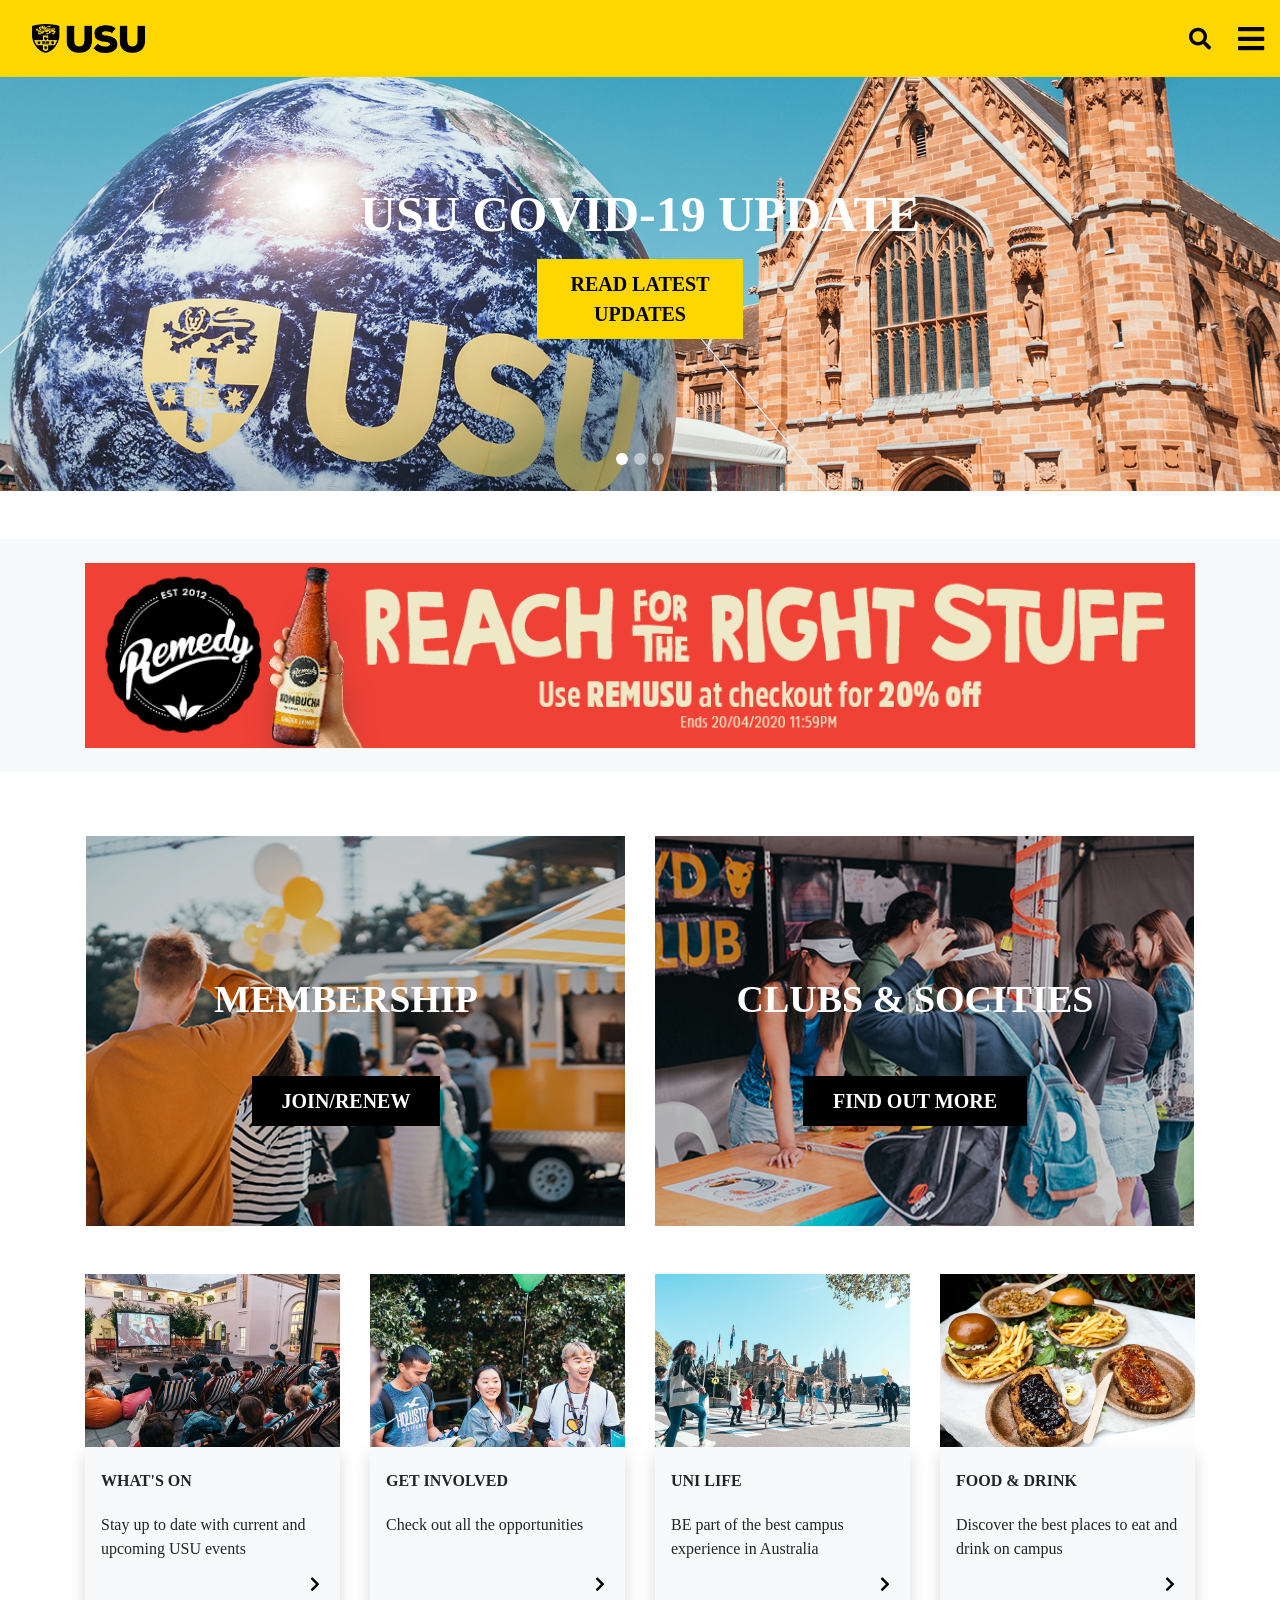
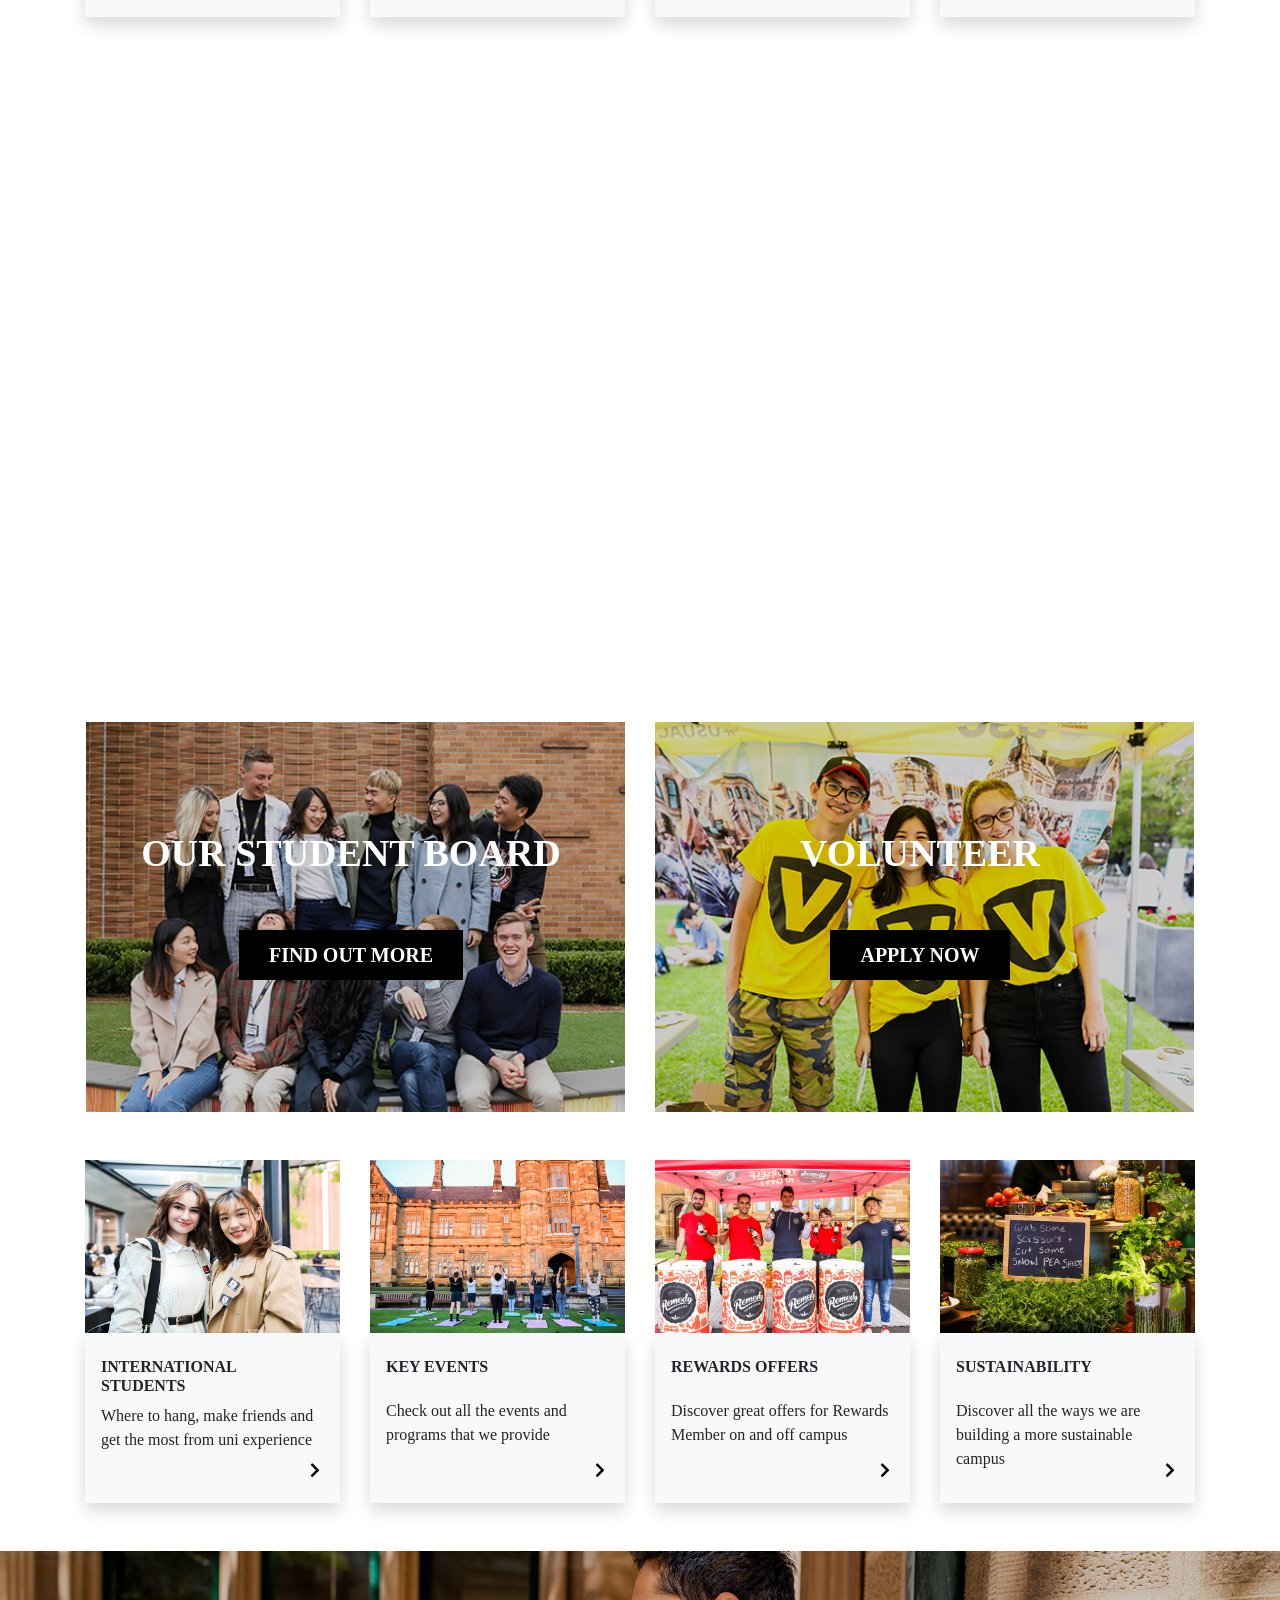
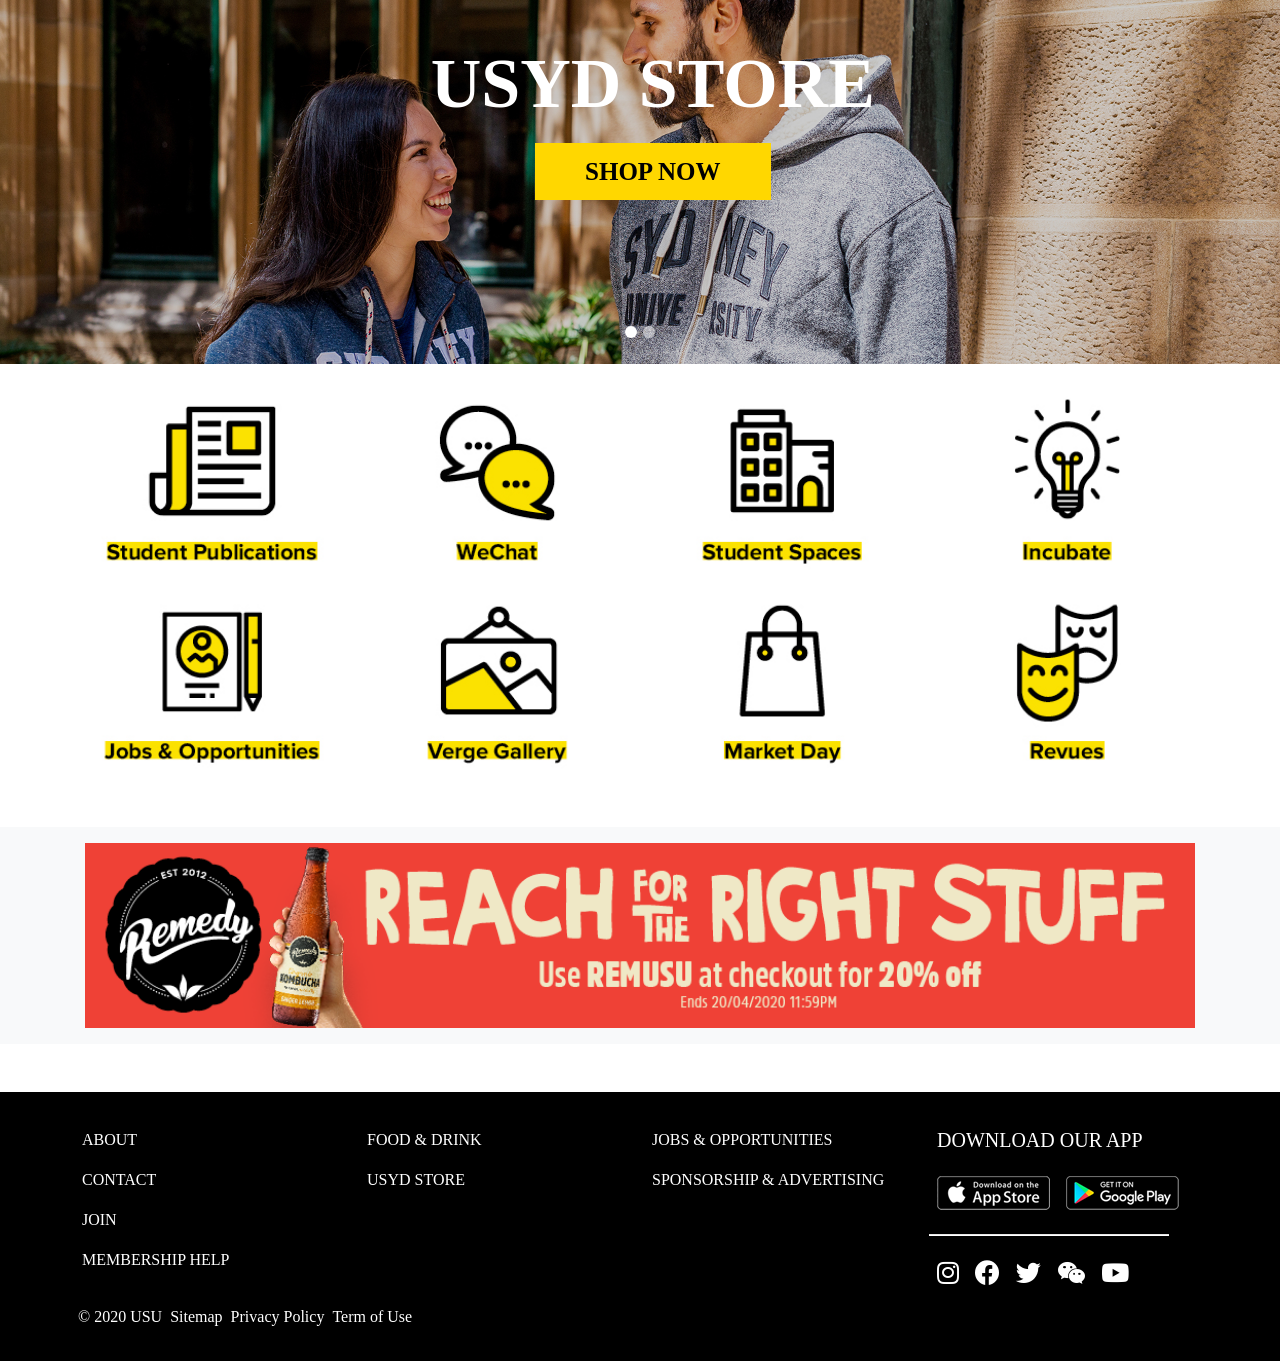
==== commit 00608298: "minor frontend changes" ====
--- a/home.html
+++ b/home.html
@@ -188,11 +188,11 @@
         <h4 class="text-white">Food & Drink</h4>
         <hr class="hr_white">
         <div class="social-media d-flex ">
-          <i class='fab fa-instagram p-2'></i>
-          <i class='fab fa-facebook p-2'></i>
-          <i class='fab fa-twitter p-2'></i>
-          <i class='fab fa-weixin p-2'></i>
-          <i class='fab fa-youtube p-2'></i>
+          <a href=""><i class='fab fa-instagram p-2'></i></a>
+          <a href=""><i class='fab fa-facebook p-2'></i></a>
+          <a href=""><i class='fab fa-twitter p-2'></i></a>
+          <a href=""><i class='fab fa-weixin p-2'></i></a>
+          <a href=""><i class='fab fa-youtube p-2'></i></a>
         </div>
       </div>
       <!-- col ends here -->
@@ -329,7 +329,9 @@
                 Stay up to date with current
                 and upcoming USU events 
               </p>
-              <i class="icon fa fa-chevron-right position-absolute "></i>  
+              <a class="icon-link" href="">
+                <i class="icon fa fa-chevron-right position-absolute "></i>
+             </a>    
             </div> 
         </div>
       </div>
@@ -342,7 +344,9 @@
             <p>   
               Check out all the opportunities
             </p>
-            <i class="icon fa fa-chevron-right position-absolute "></i>  
+            <a class="icon-link" href="">
+              <i class="icon fa fa-chevron-right position-absolute "></i>
+           </a>   
           </div> 
         </div>  
       </div>
@@ -356,7 +360,9 @@
               BE part of the best campus 
               experience in Australia
             </p>
-            <i class="icon fa fa-chevron-right position-absolute "></i>  
+            <a class="icon-link" href="">
+              <i class="icon fa fa-chevron-right position-absolute "></i>
+           </a>    
           </div> 
         </div>  
       </div>
@@ -371,7 +377,9 @@
             Discover the best places to eat
             and drink on campus
           </p>
-          <i class="icon fa fa-chevron-right position-absolute "></i>  
+          <a class="icon-link" href="">
+            <i class="icon fa fa-chevron-right position-absolute "></i>
+         </a>     
         </div>      
         </div>  
       </div>
@@ -465,7 +473,9 @@
             Where to hang, make friends and get
             the most from uni experience
           </p>
-          <i class="icon fa fa-chevron-right position-absolute "></i>     
+          <a class="icon-link" href="">
+            <i class="icon fa fa-chevron-right position-absolute "></i>
+          </a>     
       </div>  
     </div>
     <div class="col-12 col-md-6 col-lg-3">
@@ -478,7 +488,9 @@
             Check out all the events and 
             programs that we provide
           </p>
-          <i class="icon fa fa-chevron-right position-absolute "></i>  
+          <a class="icon-link" href="">
+            <i class="icon fa fa-chevron-right position-absolute "></i>
+          </a>     
         </div> 
       </div>  
     </div>
@@ -492,7 +504,9 @@
             Discover great offers for Rewards
             Member on and off campus
           </p>
-          <i class="icon fa fa-chevron-right position-absolute "></i>  
+          <a class="icon-link" href="">
+            <i class="icon fa fa-chevron-right position-absolute "></i>
+          </a>         
         </div> 
       </div>  
     </div>
@@ -506,7 +520,9 @@
           Discover all the ways we are
           building a more sustainable campus
         </p>
-        <i class="icon fa fa-chevron-right position-absolute "></i>  
+        <a class="icon-link" href="">
+          <i class="icon fa fa-chevron-right position-absolute "></i>
+        </a>       
       </div>     
       </div>  
     </div>
@@ -604,78 +620,87 @@
 <!-- footer_desktop stars from here -->
 <div class="footer ">
   <div class="container py-4">
- <div class="row">
-  <div class="col-12 col-md-4 col-lg-3 p-1 p-sm-1">
-   <div class="option p-2">
-     <a href="">ABOUT</a>
-   </div>  
-   <div class="option p-2">
-     <a href=""> CONTACT</a>
-   </div> 
-   <div class="option p-2">
-     <a href=""> JOIN</a>
-   </div>
-   <div class="option p-2">
-     <a href="">MEMBERSHIP HELP</a>
-   </div>
+  <div class="row">
+    <div class="col-12 col-md-4 col-lg-3 p-1 p-sm-1">
+    <div class="option p-2">
+      <a href="">ABOUT</a>
+    </div>  
+    <div class="option p-2">
+      <a href=""> CONTACT</a>
+    </div> 
+    <div class="option p-2">
+      <a href=""> JOIN</a>
+    </div>
+    <div class="option p-2">
+      <a href="">MEMBERSHIP HELP</a>
+    </div>
+    </div>
+    <!-- col ends here -->
+    <div class="col-12 col-md-4 col-lg-3 p-1 p-sm-1">
+    <div class="option p-2">
+      <a href=""> FOOD & DRINK</a>
+    </div>
+    <div class="option p-2">
+      <a href="">USYD STORE</a>
+    </div>
+    </div>
+    <!-- col ends here -->
+    <div class="col- 12 col-md-4 col-lg-3 p-1 p-sm-1">
+    <div class="option p-2">
+      <a href="">JOBS & OPPORTUNITIES</a>
+    </div> 
+    <div class="option p-2">
+      <a href=""> SPONSORSHIP & ADVERTISING</a>
+    </div>
+    </div>
+    <!-- col ends here  -->
+    <div class="col-md-12 col-lg-3 p-1 p-sm-1">
+    <h5 class="p-2 p-sm-2">DOWNLOAD OUR APP</h5>
+    <div class="d-flex "> 
+      <a href="">
+      <img class="img-fluid p-2 p-sm-2" src="images/app_store.png" alt="app-store">
+      </a>
+      <a href="">
+        <img class="img-fluid p-2 p-sm-2" src="images/play_store.png" alt="play-store">
+      </a> 
+      </div>
+  <hr class="hr_white ">
+    <div class="social-media d-flex ">
+    <a href=""><i class='fab fa-instagram p-2'></i></a>
+    <a href=""><i class='fab fa-facebook p-2'></i></a>
+    <a href=""><i class='fab fa-twitter p-2'></i></a>
+    <a href=""><i class='fab fa-weixin p-2'></i></a>
+    <a href=""><i class='fab fa-youtube p-2'></i></a>
+    </div>
+  <!-- social_media link ends here -->
   </div>
   <!-- col ends here -->
-  <div class="col-12 col-md-4 col-lg-3 p-1 p-sm-1">
-   <div class="option p-2">
-     <a href=""> FOOD & DRINK</a>
-   </div>
-   <div class="option p-2">
-     <a href="">USYD STORE</a>
-   </div>
-  </div>
-  <!-- col ends here -->
-  <div class="col- 12 col-md-4 col-lg-3 p-1 p-sm-1">
-   <div class="option p-2">
-     <a href="">JOBS & OPPORTUNITIES</a>
-   </div> 
-   <div class="option p-2">
-     <a href=""> SPONSORSHIP & ADVERTISING</a>
-   </div>
-  </div>
-  <!-- col ends here  -->
-  <div class="col-md-12 col-lg-3 p-1 p-sm-1">
-   <h5 class="p-2 p-sm-2">DOWNLOAD OUR APP</h5>
-   <div class="d-flex "> 
-     <img class="img-fluid p-2 p-sm-2" src="images/app_store.png" alt="">
-     <img class="img-fluid p-2 p-sm-2" src="images/play_store.png" alt="">
-   </div>
- <hr class="hr_white ">
-  <div class="social-media d-flex ">
-   <a href=""><i class='fab fa-instagram p-2'></i></a>
-   <a href=""><i class='fab fa-facebook p-2'></i></a>
-   <a href=""><i class='fab fa-twitter p-2'></i></a>
-   <a href=""><i class='fab fa-weixin p-2'></i></a>
-   <a href=""><i class='fab fa-youtube p-2'></i></a>
-  </div>
- <!-- social_media link ends here -->
+  </div> 
+  <!-- row ends here -->
+  <div class="row">
+   <div class="col-md-12 col-lg-12 p-1 ">
+    <div class="other_shortcuts d-flex ">
+      <div class="option p-1">
+        &copy; 2020 USU
+      </div>
+      <div class="option p-1">
+        <a href="#">Sitemap</a>
+      </div>
+      <div class="option p-1">
+        <a href="#">Privacy Policy</a>
+      </div>
+      <div class="option p-1">
+        <a href="#">Term of Use</a>
+      </div>
+    </div>
+      <!-- container ends here -->
+  </div>
+  <!-- row ends here -->
+  </div>
+  <!-- conatiner ends here -->
 </div>
-<!-- col ends here -->
-</div> 
-<!-- row ends here -->
- 
- <div class="other_shortcuts d-flex">
-   <div class="option p-1">
-     &copy; 2020 USU
-   </div>
-   <div class="option p-1">
-     Sitemap
-   </div>
-   <div class="option p-1">
-    Privacy Policy
-   </div>
-   <div class="option p-1">
-     Term of Use
-   </div>
-  </div>
-  <!-- container ends here -->
- </div>
- </div>
  <!-- footer_desktop ends here -->
+</div>
 
 <!-- JS for navbar -->
 <script>
@@ -686,8 +711,8 @@
   }
   function closeNav() {
     document.getElementById("myNav").style.height = "0%";
-     document.getElementById("open").style.display="block";
-      document.getElementById("close").style.display="none";
+    document.getElementById("open").style.display="block";
+    document.getElementById("close").style.display="none";
   }
   
   function deskopenNav() {
--- a/style.css
+++ b/style.css
@@ -12,6 +12,53 @@
     border-radius: 50%;
     background-color: #ffffff;      
 }
+
+.myNav .option a{
+    text-decoration: none;
+    font-size: 16px;
+    color: #d3d3d3;
+}
+
+.card_image{
+    width: 100%;
+} 
+
+.student-card .mobile_int{
+    display: none;
+}
+
+.volunteer-board .vol_img{
+    min-width: 100%;
+}
+.volunteer-board .bttn .buttn{
+    background-color: black;
+    padding: 10px 30px;
+    border: none;
+}
+.carousel-indicators li {
+    width: 12px;
+    height: 12px;
+    border-radius: 50%;
+    background-color: #ffffff;
+}
+.footer{
+    background-color: black;
+}
+.footer  a{
+    color: white;
+    text-decoration: none;
+}
+.footer .hr_white{
+    background-color: white;
+    width: 240px;
+    height: 1px;
+    margin-left: 10px;
+}
+.icon-link{
+    text-decoration: none;
+    color: black; 
+} 
+
 /* mobile view starts from here */
 @media (max-width:767px) {
 /* navbar code starts from here */
@@ -43,11 +90,7 @@
     background-color: #FFD700;
     color: black;   
 }
-.myNav .option a{
-    text-decoration: none;
-    font-size: 16px;
-    color: #d3d3d3;
-}
+
 .myNav .col-12 .hr_white{
     background-color: white;
     width: 315px;
@@ -62,12 +105,13 @@
     color: white;
 }
 .myNav .col-12 .social-media i{
+    font-size: 25px;
+}
+.myNav .col-12 .social-media i:hover{
     font-size: 30px;
 }
 /* navbar code ends here */
-.card_image{
-    width: 100%;
-}     
+    
 .card_title{   
     min-height: 100px;
 }
@@ -108,7 +152,6 @@
     display: none;
 }
 /* video card ends here */
-
 .desktop_volun{
     display: none;
 }
@@ -118,18 +161,10 @@
     bottom: 26%;
     left: 16%;
 } 
-.volunteer-board .vol_img{
-    min-width: 100%;
-}
 .volunteer-board .head-btn .header{
     font-size: 28px; 
     text-align: center;   
-} 
-.volunteer-board .bttn .buttn{
-    background-color: black;
-    padding: 10px 30px;
-    border: none;
-} 
+}  
 .desktop_member {
     display: none;
 }
@@ -172,12 +207,6 @@
 }
 #mobile_carousel .desktop_grad{
     display: none;
-}
-.carousel-indicators li {
-    width: 12px;
-    height: 12px;
-    border-radius: 50%;
-    background-color: #ffffff;
 }
 #desktop_carousel .inside{
     text-align: center;
@@ -205,26 +234,8 @@
 #desktop_carousel .desktop_home{
     display: none;
 }       
-.carousel-indicators li {
-    width: 12px;
-    height: 12px;
-    border-radius: 50%;
-    background-color: #ffffff;       
-}
-/* footer starts from here */
-.footer{
-    background-color: black;
-}   
-.footer  a{
-    color: white;
-    text-decoration: none;
-}   
-.footer .hr_white{
-    background-color: white;
-    width: 240px;
-    height: 1px;
-    margin-left: 10px;
-}    
+/* footer starts from here */    
+    
 .footer  h5{
     color: white;
 }   
@@ -234,11 +245,18 @@
 .footer .social-media a{
     text-decoration: none;
 }
-.footer .social-media i{
-    font-size: 34px;
-}    
+.footer .social-media a{
+    font-size: 25px;
+}
+.footer .social-media a:hover{
+    font-size: 30px;
+    text-decoration: underline;
+}
 .footer .other_shortcuts{
     color: white;
+}
+.footer .other_shortcuts a:hover{
+    font-weight: bold;
 }
 /* footer ends here */
 
@@ -292,11 +310,7 @@
     background-color: #FFD700;
     color: black;
 }
-.myNav .option a{
-    text-decoration: none;
-    font-size: 16px;
-    color: #d3d3d3;
-}
+
 .myNav .container .desktop_col{
     display: none;
 }
@@ -314,12 +328,13 @@
     color: white;
 }
 .myNav .social-media i{
-    font-size: 20px;
+    font-size: 25px;
+}
+.myNav .social-media i:hover{
+    font-size: 30px;
 }
 /* navbar code ends here */
-.card_image{
-    width: 100%;
-} 
+
 .card_title{
     min-height: 135px;
 }
@@ -357,18 +372,10 @@
     left: 10%;
     bottom: 20%;
 }   
-.volunteer-board .vol_img{
-    min-width: 100%;
-}  
 .volunteer-board .head-btn .header{
     font-size: 34px;
     text-align: center; 
-}  
-.volunteer-board .bttn .buttn{
-    background-color: black;
-    padding: 10px 30px;
-    border: none;
-} 
+}   
 .mobile_member{
     display: none;
 }
@@ -441,26 +448,7 @@
 #desktop_carousel .mobile_appic{   
     display: none;
 }        
-.carousel-indicators li {
-    width: 12px;
-    height: 12px;
-    border-radius: 50%;
-    background-color: #ffffff;
-}
-/* footer starts from here */
-.footer{
-    background-color: black;
-}   
-.footer  a{
-    color: white;
-    text-decoration: none;
-}  
-.footer .hr_white{
-    background-color: white;
-    width: 240px;
-    height: 1px;
-    margin-left: 10px;
-}   
+/* footer starts from here */    
 .footer  h5{
     color: white;
 }   
@@ -470,11 +458,18 @@
 .footer .social-media a{
     text-decoration: none;
 }
-.footer .social-media i{
-    font-size: 34px;
-} 
+.footer .social-media a{
+    font-size: 25px;
+}
+.footer .social-media a:hover{
+    font-size: 30px;
+    text-decoration: underline;
+}
 .footer .other_shortcuts{
     color: white;
+}
+.footer .other_shortcuts a:hover{
+    font-weight: bold;
 }
 /* footer ends here */
     
@@ -530,11 +525,7 @@
     background-color: #FFD700;
     color: black;
 }
-.myNav .option a{
-    text-decoration: none;
-    font-size: 16px;
-    color: #d3d3d3;
-}
+
 .myNav .container .desktop_col{
     display: none;
 }
@@ -552,12 +543,13 @@
     color: white;
 }
 .myNav .social-media i{
-    font-size: 20px;
+    font-size: 25px;
+}
+.myNav .social-media i:hover{
+    font-size: 30px;
 }
 /* navbar code ends here */
-.card_image{
-    width: 100%;
-}   
+  
 .card_title{
     min-height: 170px;
 }
@@ -570,13 +562,12 @@
 .usu-card-web-icons .container .row .col-6 .mobile{
     display: none;
 }
-.student-card .mobile_int{
-    display: none;
-}
+
 .student-card .icon{
     bottom: 25px;
     right: 20px;  
-} 
+}
+ 
 /* unilive-card starts from here */
 .unilive-card .icon{
     bottom: 25px;
@@ -707,14 +698,7 @@
 #desktop_carousel .mobile_appic{     
     display: none;
 }
-/* footer starts from here */
-.footer{
-    background-color: black;
-}    
-.footer  a{
-    color: white;
-    text-decoration: none;
-}    
+/* footer starts from here */       
 .footer .hr_white{
     background-color: white;
     width: 240px;
@@ -727,15 +711,19 @@
 .footer .social-media{
     color: white;
 }
-.footer .social-media a{
-    text-decoration: none;
-}
 .footer .social-media i{
-    font-size: 34px;
+    font-size: 25px;
+}
+.footer .social-media i:hover{
+    font-size: 30px;
 }
 .footer .other_shortcuts{
     color: white;
 }
+.footer .other_shortcuts a:hover{
+    font-weight: bold;
+    text-decoration: underline;
+}
 /* footer ends here */
 
 
